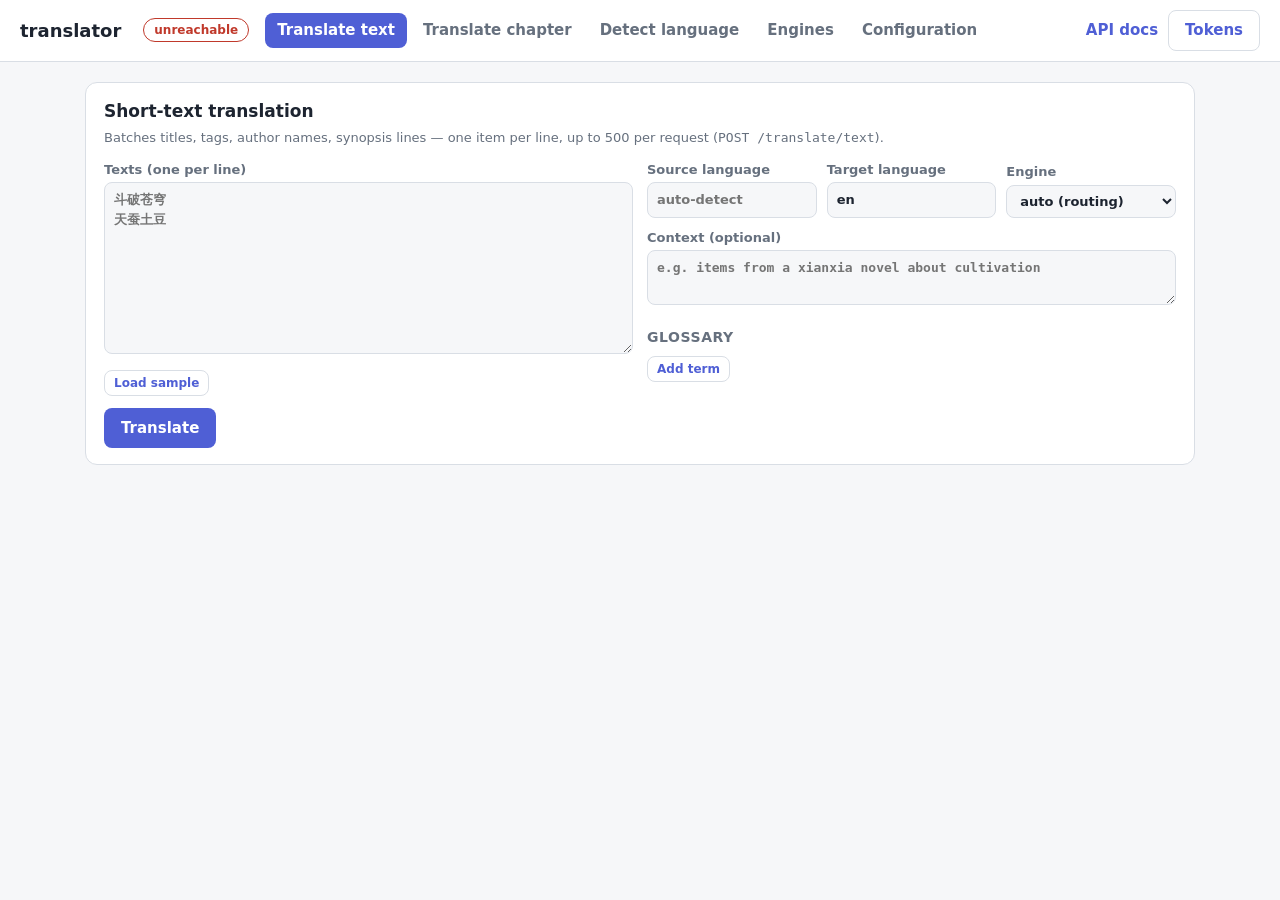
==== translator/static/index.html @ 072d8d76 "Replace llama.cpp sidecar with built-in NLLB fallback engine Remove the optional llamacpp compose se" ====
<!doctype html>
<html lang="en">
<head>
<meta charset="utf-8">
<meta name="viewport" content="width=device-width, initial-scale=1">
<title>translator — demo &amp; config</title>
<style>
  :root {
    --bg: #f6f7f9;
    --panel: #ffffff;
    --border: #d9dee5;
    --text: #1d2430;
    --muted: #66707e;
    --accent: #4f5fd5;
    --accent-text: #ffffff;
    --ok: #2e8b57;
    --warn: #b07a1e;
    --bad: #c0392b;
    --code-bg: #eef0f4;
    color-scheme: light dark;
  }
  @media (prefers-color-scheme: dark) {
    :root {
      --bg: #14171c;
      --panel: #1d2128;
      --border: #333a45;
      --text: #e5e9ef;
      --muted: #98a2b0;
      --accent: #7b8bf0;
      --accent-text: #10131a;
      --ok: #57bd84;
      --warn: #d9a23e;
      --bad: #e06a5a;
      --code-bg: #262c35;
    }
  }
  * { box-sizing: border-box; }
  body {
    margin: 0;
    background: var(--bg);
    color: var(--text);
    font: 15px/1.5 system-ui, -apple-system, "Segoe UI", Roboto, sans-serif;
  }
  header {
    position: sticky; top: 0; z-index: 10;
    display: flex; align-items: center; gap: 16px; flex-wrap: wrap;
    padding: 10px 20px;
    background: var(--panel);
    border-bottom: 1px solid var(--border);
  }
  .brand { font-size: 18px; font-weight: 700; }
  .brand small { color: var(--muted); font-weight: 400; margin-left: 6px; }
  .badge {
    display: inline-block; padding: 2px 10px; border-radius: 999px;
    font-size: 12px; font-weight: 600; border: 1px solid var(--border);
  }
  .badge.ok { color: var(--ok); border-color: var(--ok); }
  .badge.warn { color: var(--warn); border-color: var(--warn); }
  .badge.bad { color: var(--bad); border-color: var(--bad); }
  nav.tabs { display: flex; gap: 4px; flex-wrap: wrap; }
  nav.tabs button {
    border: none; background: transparent; color: var(--muted);
    padding: 6px 12px; border-radius: 8px; cursor: pointer;
    font: inherit; font-weight: 600;
  }
  nav.tabs button:hover { background: var(--code-bg); }
  nav.tabs button.active { background: var(--accent); color: var(--accent-text); }
  .header-actions { margin-left: auto; display: flex; gap: 10px; align-items: center; }
  .header-actions a { color: var(--accent); text-decoration: none; font-weight: 600; }

  main { max-width: 1150px; margin: 0 auto; padding: 20px; }
  section.tab { display: none; }
  section.tab.active { display: block; }

  .card {
    background: var(--panel); border: 1px solid var(--border);
    border-radius: 12px; padding: 16px 18px; margin-bottom: 16px;
  }
  .card h2 { margin: 0 0 4px; font-size: 17px; }
  .card h3 { margin: 16px 0 8px; font-size: 14px; text-transform: uppercase;
             letter-spacing: .04em; color: var(--muted); }
  .hint { color: var(--muted); font-size: 13px; margin: 2px 0 12px; }

  .grid { display: grid; gap: 14px; }
  .grid.two { grid-template-columns: 1fr 1fr; }
  @media (max-width: 860px) { .grid.two { grid-template-columns: 1fr; } }

  label.field { display: block; font-size: 13px; font-weight: 600; margin-bottom: 10px; }
  label.field > span { display: block; margin-bottom: 3px; color: var(--muted); }
  input[type=text], input[type=password], input[type=number], select, textarea {
    width: 100%; padding: 7px 9px; border: 1px solid var(--border); border-radius: 8px;
    background: var(--bg); color: var(--text); font: inherit;
  }
  textarea { resize: vertical; font-family: ui-monospace, SFMono-Regular, Menlo, monospace;
             font-size: 13px; }
  input:focus, select:focus, textarea:focus { outline: 2px solid var(--accent); outline-offset: -1px; }
  .row { display: flex; gap: 10px; flex-wrap: wrap; align-items: end; }
  .row > label.field { flex: 1; min-width: 130px; margin-bottom: 0; }

  button.primary, button.ghost, button.danger, button.small {
    font: inherit; font-weight: 600; border-radius: 8px; cursor: pointer;
    padding: 8px 16px; border: 1px solid transparent;
  }
  button.primary { background: var(--accent); color: var(--accent-text); }
  button.ghost { background: transparent; color: var(--accent); border-color: var(--border); }
  button.danger { background: transparent; color: var(--bad); border-color: var(--border); }
  button.small { padding: 3px 9px; font-size: 12px; }
  button:disabled { opacity: .55; cursor: wait; }
  .actions { display: flex; gap: 10px; align-items: center; margin-top: 12px; flex-wrap: wrap; }

  table { width: 100%; border-collapse: collapse; font-size: 14px; }
  th, td { text-align: left; padding: 7px 10px; border-bottom: 1px solid var(--border);
           vertical-align: top; }
  th { color: var(--muted); font-size: 12px; text-transform: uppercase; letter-spacing: .04em; }
  tr:last-child td { border-bottom: none; }
  td.num { text-align: right; font-variant-numeric: tabular-nums; }

  code, .mono { font-family: ui-monospace, SFMono-Regular, Menlo, monospace; font-size: 13px; }
  pre {
    background: var(--code-bg); border-radius: 8px; padding: 10px 12px;
    overflow-x: auto; font-size: 13px; margin: 8px 0;
  }
  .meta { color: var(--muted); font-size: 13px; margin: 8px 0; }
  .meta b { color: var(--text); }

  .glossary-rows .row { margin-bottom: 6px; align-items: center; }
  .glossary-rows input { flex: 1; }

  .bar { height: 8px; border-radius: 4px; background: var(--code-bg);
         overflow: hidden; min-width: 120px; }
  .bar > div { height: 100%; background: var(--accent); }

  .preview-frame {
    width: 100%; min-height: 300px; border: 1px solid var(--border);
    border-radius: 8px; background: #fff;
  }
  .result-pair { display: grid; grid-template-columns: 1fr 1fr; gap: 12px; }
  @media (max-width: 860px) { .result-pair { grid-template-columns: 1fr; } }

  .lane { border: 1px solid var(--border); border-radius: 10px; padding: 10px 12px; }
  .lane ol { margin: 6px 0; padding-left: 24px; }
  .lane li { margin: 4px 0; }
  .lane li .small { margin-left: 4px; }

  .status-ok { color: var(--ok); font-weight: 600; }
  .status-throttled, .status-warn { color: var(--warn); font-weight: 600; }
  .status-quota_exhausted, .status-error { color: var(--bad); font-weight: 600; }
  .status-disabled { color: var(--muted); font-weight: 600; }

  dialog {
    border: 1px solid var(--border); border-radius: 12px; padding: 20px;
    background: var(--panel); color: var(--text); max-width: 480px; width: 92vw;
  }
  dialog::backdrop { background: rgba(0,0,0,.45); }
  dialog h2 { margin-top: 0; }

  #toast {
    position: fixed; right: 18px; bottom: 18px; z-index: 100;
    display: flex; flex-direction: column; gap: 8px; max-width: 420px;
  }
  .toast {
    padding: 10px 14px; border-radius: 10px; font-size: 14px;
    background: var(--panel); border: 1px solid var(--border);
    border-left: 4px solid var(--accent); box-shadow: 0 4px 16px rgba(0,0,0,.15);
  }
  .toast.error { border-left-color: var(--bad); }
  .toast.success { border-left-color: var(--ok); }

  .inline-note {
    padding: 10px 14px; border: 1px dashed var(--border); border-radius: 10px;
    color: var(--muted); font-size: 14px;
  }
  .spin { display: inline-block; animation: spin 1s linear infinite; }
  @keyframes spin { to { transform: rotate(360deg); } }
</style>
</head>
<body>

<header>
  <div class="brand">translator<small id="version"></small></div>
  <span id="health-badge" class="badge">…</span>
  <nav class="tabs" id="tabs">
    <button data-tab="text" class="active">Translate text</button>
    <button data-tab="html">Translate chapter</button>
    <button data-tab="detect">Detect language</button>
    <button data-tab="engines">Engines</button>
    <button data-tab="config">Configuration</button>
  </nav>
  <div class="header-actions">
    <a href="/docs" target="_blank" rel="noopener">API docs</a>
    <button class="ghost" id="btn-tokens">Tokens</button>
  </div>
</header>

<main>

<!-- ============================ Translate text ========================== -->
<section class="tab active" id="tab-text">
  <div class="card">
    <h2>Short-text translation</h2>
    <p class="hint">Batches titles, tags, author names, synopsis lines — one item
      per line, up to 500 per request (<code>POST /translate/text</code>).</p>
    <div class="grid two">
      <div>
        <label class="field"><span>Texts (one per line)</span>
          <textarea id="text-input" rows="8" placeholder="斗破苍穹&#10;天蚕土豆"></textarea>
        </label>
        <button class="ghost small" id="text-sample">Load sample</button>
      </div>
      <div>
        <div class="row">
          <label class="field"><span>Source language</span>
            <input type="text" id="text-source" list="langs" placeholder="auto-detect">
          </label>
          <label class="field"><span>Target language</span>
            <input type="text" id="text-target" list="langs" value="en">
          </label>
          <label class="field"><span>Engine</span>
            <select id="text-engine"><option value="">auto (routing)</option></select>
          </label>
        </div>
        <label class="field" style="margin-top:10px"><span>Context (optional)</span>
          <textarea id="text-context" rows="2"
            placeholder="e.g. items from a xianxia novel about cultivation"></textarea>
        </label>
        <h3>Glossary</h3>
        <div id="text-glossary"></div>
      </div>
    </div>
    <div class="actions">
      <button class="primary" id="text-go">Translate</button>
      <span class="meta" id="text-meta"></span>
    </div>
    <div id="text-results"></div>
  </div>
</section>

<!-- ============================ Translate chapter ======================= -->
<section class="tab" id="tab-html">
  <div class="card">
    <h2>Chapter (HTML) translation</h2>
    <p class="hint">One chapter per call; markup is preserved and only human-readable
      text is translated. New glossary terms come back for reuse on the next
      chapter (<code>POST /translate/html</code>).</p>
    <div class="actions" style="margin:0 0 10px">
      <span class="meta">Samples:</span>
      <button class="ghost small" data-sample="zh">Chinese</button>
      <button class="ghost small" data-sample="ja">Japanese</button>
      <button class="ghost small" data-sample="ko">Korean</button>
    </div>
    <div class="grid two">
      <div>
        <label class="field"><span>Chapter HTML</span>
          <textarea id="html-input" rows="14" placeholder="&lt;h1&gt;第一章&lt;/h1&gt;&#10;&lt;p&gt;…&lt;/p&gt;"></textarea>
        </label>
      </div>
      <div>
        <div class="row">
          <label class="field"><span>Source language</span>
            <input type="text" id="html-source" list="langs" placeholder="auto-detect">
          </label>
          <label class="field"><span>Target language</span>
            <input type="text" id="html-target" list="langs" value="en">
          </label>
          <label class="field"><span>Engine</span>
            <select id="html-engine"><option value="">auto (routing)</option></select>
          </label>
        </div>
        <div class="row" style="margin-top:10px">
          <label class="field"><span>Novel title</span>
            <input type="text" id="html-ctx-title"></label>
          <label class="field"><span>Chapter title</span>
            <input type="text" id="html-ctx-chapter"></label>
        </div>
        <label class="field" style="margin-top:10px"><span>Synopsis (context)</span>
          <textarea id="html-ctx-synopsis" rows="2"></textarea>
        </label>
        <label class="field"><span>
          <input type="checkbox" id="html-extract" checked style="width:auto;margin-right:6px">
          Extract new glossary terms</span>
        </label>
        <h3>Glossary</h3>
        <div id="html-glossary"></div>
      </div>
    </div>
    <div class="actions">
      <button class="primary" id="html-go">Translate chapter</button>
      <span class="meta" id="html-meta"></span>
    </div>
    <div id="html-warnings"></div>
    <div id="html-newterms"></div>
    <div id="html-results" style="display:none">
      <div class="actions" style="margin-bottom:8px">
        <button class="ghost small" id="html-view-rendered">Rendered</button>
        <button class="ghost small" id="html-view-raw">Raw HTML</button>
      </div>
      <div class="result-pair" id="html-rendered">
        <div><h3>Source</h3><iframe class="preview-frame" id="frame-source" sandbox=""></iframe></div>
        <div><h3>Translation</h3><iframe class="preview-frame" id="frame-target" sandbox=""></iframe></div>
      </div>
      <div id="html-raw" style="display:none"><h3>Translated HTML</h3><pre id="html-raw-pre"></pre></div>
    </div>
  </div>
</section>

<!-- ============================ Detect ================================== -->
<section class="tab" id="tab-detect">
  <div class="card">
    <h2>Language detection</h2>
    <p class="hint">Local detection — costs no engine quota, one line per text
      (<code>POST /detect</code>).</p>
    <label class="field"><span>Texts (one per line)</span>
      <textarea id="detect-input" rows="6" placeholder="안녕하세요&#10;你好，世界&#10;こんにちは"></textarea>
    </label>
    <div class="actions">
      <button class="primary" id="detect-go">Detect</button>
      <button class="ghost" id="detect-sample">Load sample</button>
    </div>
    <div id="detect-results"></div>
  </div>
</section>

<!-- ============================ Engines ================================= -->
<section class="tab" id="tab-engines">
  <div class="card">
    <h2>Engines</h2>
    <p class="hint">Live status of every configured engine: routing eligibility,
      rate-limit cooldowns, and quota state (<code>GET /engines</code>). The
      enable switch is a config write and needs the admin token.</p>
    <div class="actions" style="margin:0 0 10px">
      <button class="ghost" id="engines-refresh">Refresh</button>
      <span class="meta" id="engines-meta"></span>
    </div>
    <div id="engines-table"></div>
  </div>
</section>

<!-- ============================ Config ================================== -->
<section class="tab" id="tab-config">
  <div class="card">
    <h2>Configuration</h2>
    <p class="hint">The live runtime config (<code>GET /config</code>). Writes
      apply atomically, persist to <code>config.yml</code>, and need the admin
      token. Secrets never appear here — providers reference API keys by env
      var name only.</p>
    <div class="actions" style="margin:0">
      <button class="ghost" id="config-refresh">Reload</button>
      <span class="meta" id="config-meta"></span>
    </div>
  </div>

  <div class="card">
    <h2>Providers</h2>
    <p class="hint">An API account: base URL, credential env var, and account-wide
      rate limits shared by all of its engines.</p>
    <div id="providers-table"></div>
    <div class="actions"><button class="ghost" id="provider-add">Add provider</button></div>
  </div>

  <div class="card">
    <h2>Engines</h2>
    <p class="hint">One model on one provider — what the routing lanes reference.</p>
    <div id="config-engines-table"></div>
    <div class="actions"><button class="ghost" id="engine-add">Add engine</button></div>
  </div>

  <div class="card">
    <h2>Routing lanes</h2>
    <p class="hint">Priority order per request type; the router walks the lane and
      uses the first engine that is enabled, keyed, and not cooling down.</p>
    <div class="grid two">
      <div class="lane" id="lane-chapter"></div>
      <div class="lane" id="lane-short_text"></div>
    </div>
    <div class="actions">
      <button class="primary" id="routing-save">Save routing</button>
      <button class="ghost" id="routing-reset">Discard changes</button>
    </div>
  </div>

  <div class="card">
    <h2>Failure policy</h2>
    <p class="hint">Retry, fallback, and cooldown behavior of the router.</p>
    <div class="row">
      <label class="field"><span>Transient retries</span>
        <input type="number" id="fp-retries" min="0" step="1"></label>
      <label class="field"><span>Backoff base (s)</span>
        <input type="number" id="fp-backoff" min="0" step="0.5"></label>
      <label class="field"><span>Failure threshold</span>
        <input type="number" id="fp-threshold" min="1" step="1"></label>
      <label class="field"><span>Cooldown (s)</span>
        <input type="number" id="fp-cooldown" min="1" step="10"></label>
    </div>
    <div class="actions"><button class="primary" id="fp-save">Save failure policy</button></div>
  </div>

  <div class="card">
    <h2>Raw config</h2>
    <p class="hint">The full config as JSON. Apply replaces the whole config after
      server-side validation (<code>PUT /config</code>).</p>
    <textarea id="config-json" rows="16" spellcheck="false"></textarea>
    <div class="actions">
      <button class="primary" id="config-apply">Apply full config</button>
    </div>
  </div>
</section>

</main>

<datalist id="langs">
  <option value="zh"><option value="zh-Hant"><option value="ja"><option value="ko">
  <option value="en"><option value="es"><option value="fr"><option value="de">
  <option value="ru"><option value="pt-BR"><option value="id"><option value="vi">
  <option value="th"><option value="tr"><option value="ar"><option value="bn">
</datalist>

<!-- Token settings -->
<dialog id="token-dialog">
  <h2>Access tokens</h2>
  <p class="hint">Stored only in this browser (localStorage). The API token is
    needed when the server sets <code>AUTH_TOKEN</code>; config writes need
    <code>ADMIN_TOKEN</code> (the API token is used as fallback).</p>
  <label class="field"><span>API token (AUTH_TOKEN)</span>
    <input type="password" id="token-api" autocomplete="off"></label>
  <label class="field"><span>Admin token (ADMIN_TOKEN)</span>
    <input type="password" id="token-admin" autocomplete="off"></label>
  <div class="actions">
    <button class="primary" id="token-save">Save</button>
    <button class="ghost" id="token-cancel">Cancel</button>
  </div>
</dialog>

<!-- Provider editor -->
<dialog id="provider-dialog">
  <h2 id="provider-dialog-title">Provider</h2>
  <label class="field"><span>Id</span><input type="text" id="pv-id"></label>
  <div class="row">
    <label class="field"><span>Kind</span>
      <select id="pv-kind"><option value="openai">openai</option><option value="deepl">deepl</option><option value="nllb">nllb</option></select>
    </label>
    <label class="field"><span>API key env var</span>
      <input type="text" id="pv-keyenv" placeholder="MY_API_KEY"></label>
  </div>
  <label class="field" style="margin-top:10px"><span>Base URL (openai kind)</span>
    <input type="text" id="pv-baseurl" placeholder="https://api.example.com/v1"></label>
  <div class="row" style="margin-top:10px">
    <label class="field"><span>Req/s</span>
      <input type="number" id="pv-rps" min="0" step="0.1"></label>
    <label class="field"><span>Req/min</span>
      <input type="number" id="pv-rpm" min="0" step="1"></label>
    <label class="field"><span>Max concurrency</span>
      <input type="number" id="pv-conc" min="1" step="1"></label>
    <label class="field"><span>Monthly chars</span>
      <input type="number" id="pv-monthly" min="0" step="1000"></label>
  </div>
  <div class="actions">
    <button class="primary" id="pv-save">Save</button>
    <button class="ghost" id="pv-cancel">Cancel</button>
  </div>
</dialog>

<!-- Engine editor -->
<dialog id="engine-dialog">
  <h2 id="engine-dialog-title">Engine</h2>
  <div class="row">
    <label class="field"><span>Id</span><input type="text" id="en-id"></label>
    <label class="field"><span>Provider</span><select id="en-provider"></select></label>
  </div>
  <label class="field" style="margin-top:10px"><span>Model</span>
    <input type="text" id="en-model" placeholder="glm-4.7-flash"></label>
  <div class="row" style="margin-top:10px">
    <label class="field"><span>Max input tokens</span>
      <input type="number" id="en-maxtokens" min="0" step="1000"></label>
    <label class="field"><span>Chunk tokens</span>
      <input type="number" id="en-chunktokens" min="0" step="100"></label>
  </div>
  <label class="field" style="margin-top:10px"><span>
    <input type="checkbox" id="en-enabled" checked style="width:auto;margin-right:6px">Enabled</span>
  </label>
  <label class="field"><span>Extra request body (JSON)</span>
    <textarea id="en-extra" rows="3" placeholder='{"chat_template_kwargs": {"enable_thinking": false}}'></textarea>
  </label>
  <div class="actions">
    <button class="primary" id="en-save">Save</button>
    <button class="ghost" id="en-cancel">Cancel</button>
  </div>
</dialog>

<div id="toast"></div>

<script>
"use strict";

/* ---------------------------------------------------------------- helpers */

const $ = (sel) => document.querySelector(sel);

function el(tag, attrs = {}, ...children) {
  const node = document.createElement(tag);
  for (const [key, value] of Object.entries(attrs)) {
    if (key === "class") node.className = value;
    else if (key.startsWith("on")) node.addEventListener(key.slice(2), value);
    else if (value !== undefined && value !== null) node.setAttribute(key, value);
  }
  for (const child of children.flat()) {
    if (child === null || child === undefined) continue;
    node.append(child.nodeType ? child : document.createTextNode(child));
  }
  return node;
}

function toast(message, kind = "success") {
  const node = el("div", { class: `toast ${kind}` }, message);
  $("#toast").append(node);
  setTimeout(() => node.remove(), kind === "error" ? 7000 : 3500);
}

const store = {
  get apiToken() { return localStorage.getItem("translator.apiToken") || ""; },
  set apiToken(v) { localStorage.setItem("translator.apiToken", v); },
  get adminToken() { return localStorage.getItem("translator.adminToken") || ""; },
  set adminToken(v) { localStorage.setItem("translator.adminToken", v); },
};

async function api(path, { method = "GET", body, admin = false } = {}) {
  const token = admin ? (store.adminToken || store.apiToken) : store.apiToken;
  const headers = {};
  if (body !== undefined) headers["Content-Type"] = "application/json";
  if (token) headers["Authorization"] = "Bearer " + token;
  let res;
  try {
    res = await fetch(path, {
      method, headers,
      body: body === undefined ? undefined : JSON.stringify(body),
    });
  } catch (err) {
    throw Object.assign(new Error("service unreachable"), { code: "network" });
  }
  if (res.status === 204) return null;
  const data = await res.json().catch(() => null);
  if (!res.ok) {
    const detail = (data && data.error) || {};
    const message = detail.message || `HTTP ${res.status}`;
    throw Object.assign(new Error(message), {
      code: detail.code || `http_${res.status}`,
      status: res.status,
      retryAfter: detail.retry_after_seconds,
    });
  }
  return data;
}

function reportError(err) {
  let message = `${err.code || "error"}: ${err.message}`;
  if (err.retryAfter) message += ` (retry in ${err.retryAfter}s)`;
  if (err.status === 401) message += " — set your token via the Tokens button";
  if (err.status === 403 && err.code === "config_writes_disabled")
    message += " — the server has no ADMIN_TOKEN/AUTH_TOKEN set";
  toast(message, "error");
}

async function busy(button, fn) {
  const original = button.textContent;
  button.disabled = true;
  button.innerHTML = '<span class="spin">◌</span> working…';
  try {
    return await fn();
  } catch (err) {
    reportError(err);
    return undefined;
  } finally {
    button.disabled = false;
    button.textContent = original;
  }
}

function lines(textarea) {
  return textarea.value.split("\n").map((s) => s.trim()).filter(Boolean);
}

function numberOrNull(input) {
  return input.value.trim() === "" ? null : Number(input.value);
}

/* ------------------------------------------------------------------ tabs */

for (const button of document.querySelectorAll("#tabs button")) {
  button.addEventListener("click", () => {
    document.querySelectorAll("#tabs button").forEach((b) => b.classList.remove("active"));
    document.querySelectorAll("section.tab").forEach((s) => s.classList.remove("active"));
    button.classList.add("active");
    $(`#tab-${button.dataset.tab}`).classList.add("active");
    if (button.dataset.tab === "engines") loadEngines();
    if (button.dataset.tab === "config") loadConfig();
  });
}

/* ---------------------------------------------------------------- tokens */

$("#btn-tokens").addEventListener("click", () => {
  $("#token-api").value = store.apiToken;
  $("#token-admin").value = store.adminToken;
  $("#token-dialog").showModal();
});
$("#token-save").addEventListener("click", () => {
  store.apiToken = $("#token-api").value.trim();
  store.adminToken = $("#token-admin").value.trim();
  $("#token-dialog").close();
  updateTokenButton();
  toast("Tokens saved to this browser");
});
$("#token-cancel").addEventListener("click", () => $("#token-dialog").close());
function updateTokenButton() {
  const set = store.apiToken || store.adminToken;
  $("#btn-tokens").textContent = set ? "Tokens ●" : "Tokens";
}
updateTokenButton();

/* ---------------------------------------------------------------- health */

async function loadHealth() {
  const badge = $("#health-badge");
  try {
    const body = await api("/health");
    const n = body.engines_enabled.length;
    if (body.status === "ok") {
      badge.className = "badge ok";
      badge.textContent = `ok — ${n} engine${n === 1 ? "" : "s"}`;
    } else {
      badge.className = "badge warn";
      badge.textContent = "unconfigured — no engine keys set";
    }
    if (body.version) $("#version").textContent = "v" + body.version;
  } catch {
    badge.className = "badge bad";
    badge.textContent = "unreachable";
  }
}
loadHealth();
setInterval(loadHealth, 30000);

/* ------------------------------------------------------- glossary editor */

function glossaryEditor(rootId) {
  const root = document.getElementById(rootId);
  const rowsBox = el("div", { class: "glossary-rows" });
  const addButton = el("button", { class: "ghost small", onclick: () => addRow() }, "Add term");
  root.append(rowsBox, addButton);

  function addRow(term = "", translation = "") {
    const termInput = el("input", { type: "text", placeholder: "源词 (source term)", value: term });
    const transInput = el("input", { type: "text", placeholder: "Translation", value: translation });
    const row = el("div", { class: "row" },
      termInput, transInput,
      el("button", { class: "danger small", onclick: () => row.remove() }, "✕"));
    rowsBox.append(row);
  }

  return {
    addRow,
    get() {
      const glossary = {};
      for (const row of rowsBox.children) {
        const [termInput, transInput] = row.querySelectorAll("input");
        if (termInput.value.trim()) glossary[termInput.value.trim()] = transInput.value.trim();
      }
      return glossary;
    },
    set(glossary) {
      rowsBox.replaceChildren();
      for (const [term, translation] of Object.entries(glossary)) addRow(term, translation);
    },
    merge(terms) {
      const current = this.get();
      for (const [term, translation] of Object.entries(terms))
        if (!(term in current)) this.addRow(term, translation);
    },
  };
}

const textGlossary = glossaryEditor("text-glossary");
const htmlGlossary = glossaryEditor("html-glossary");

/* --------------------------------------------------------------- engines */

let enginesCache = [];

function populateEngineSelects() {
  for (const select of [$("#text-engine"), $("#html-engine")]) {
    const selected = select.value;
    select.replaceChildren(el("option", { value: "" }, "auto (routing)"));
    for (const engine of enginesCache) {
      const suffix = engine.status === "ok" ? "" : ` — ${engine.status}`;
      select.append(el("option", { value: engine.id }, engine.id + suffix));
    }
    select.value = [...select.options].some((o) => o.value === selected) ? selected : "";
  }
}

async function refreshEnginesCache() {
  try {
    enginesCache = (await api("/engines")).engines;
    populateEngineSelects();
  } catch { /* selects just keep "auto" */ }
}

async function loadEngines() {
  const box = $("#engines-table");
  let body;
  try {
    body = await api("/engines");
  } catch (err) {
    reportError(err);
    box.replaceChildren(el("div", { class: "inline-note" },
      "Could not load engines — check the service and your API token."));
    return;
  }
  enginesCache = body.engines;
  populateEngineSelects();
  $("#engines-meta").textContent = `updated ${new Date().toLocaleTimeString()}`;

  const rows = body.engines.map((engine) => {
    const caps = engine.capabilities;
    const retry = engine.retry_at
      ? el("div", { class: "meta" }, `retry ${new Date(engine.retry_at).toLocaleTimeString()}`)
      : null;
    const toggle = el("button", {
      class: "ghost small",
      onclick: (event) => busy(event.target, async () => {
        await api(`/engines/${encodeURIComponent(engine.id)}`, {
          method: "PATCH", body: { enabled: !engine.enabled }, admin: true,
        });
        toast(`${engine.id} ${engine.enabled ? "disabled" : "enabled"}`);
        await loadEngines();
      }),
    }, engine.enabled ? "Disable" : "Enable");
    return el("tr", {},
      el("td", {}, el("span", { class: "mono" }, engine.id)),
      el("td", {}, engine.provider),
      el("td", {}, engine.model || "—"),
      el("td", {}, engine.kind),
      el("td", {},
        `html: ${caps.html}, glossary: ${caps.glossary ? "yes" : "no"}`,
        caps.max_input_tokens ? `, ≤${caps.max_input_tokens.toLocaleString()} tok` : ""),
      el("td", {}, el("span", { class: `status-${engine.status}` }, engine.status), retry),
      el("td", {}, toggle));
  });
  box.replaceChildren(el("table", {},
    el("thead", {}, el("tr", {},
      ...["Engine", "Provider", "Model", "Kind", "Capabilities", "Status", ""].map((h) => el("th", {}, h)))),
    el("tbody", {}, rows)));
}

$("#engines-refresh").addEventListener("click", (event) => busy(event.target, loadEngines));

/* -------------------------------------------------------- translate text */

const TEXT_SAMPLE = ["斗破苍穹", "天蚕土豆", "玄幻", "热血",
  "这里是属于斗气的世界，没有花俏艳丽的魔法，有的，仅仅是繁衍到巅峰的斗气！"];

$("#text-sample").addEventListener("click", () => {
  $("#text-input").value = TEXT_SAMPLE.join("\n");
  $("#text-context").value = "Metadata of a Chinese xianxia web novel";
  textGlossary.set({ "斗气": "Dou Qi", "斗破苍穹": "Battle Through the Heavens" });
});

$("#text-go").addEventListener("click", (event) => busy(event.target, async () => {
  const texts = lines($("#text-input"));
  if (!texts.length) { toast("Enter at least one line of text", "error"); return; }
  const body = { texts, target_lang: $("#text-target").value.trim() || "en" };
  if ($("#text-source").value.trim()) body.source_lang = $("#text-source").value.trim();
  if ($("#text-context").value.trim()) body.context = $("#text-context").value.trim();
  if ($("#text-engine").value) body.engine = $("#text-engine").value;
  const glossary = textGlossary.get();
  if (Object.keys(glossary).length) body.glossary = glossary;

  const started = performance.now();
  const result = await api("/translate/text", { method: "POST", body });
  const elapsed = ((performance.now() - started) / 1000).toFixed(1);

  const meta = [`engine: ${result.engine}`];
  if (result.detected_source_lang) meta.push(`detected: ${result.detected_source_lang}`);
  meta.push(`${elapsed}s`);
  $("#text-meta").textContent = meta.join(" · ");

  $("#text-results").replaceChildren(
    el("table", {},
      el("thead", {}, el("tr", {}, el("th", {}, "Source"), el("th", {}, "Translation"))),
      el("tbody", {}, texts.map((text, i) =>
        el("tr", {}, el("td", {}, text), el("td", {}, result.translations[i] ?? ""))))),
    newTermsBlock(result.new_terms, textGlossary) || "");
}));

function newTermsBlock(newTerms, glossary) {
  if (!newTerms || !Object.keys(newTerms).length) return null;
  const items = Object.entries(newTerms).map(([term, translation]) =>
    el("li", {}, el("span", { class: "mono" }, term), " → ", translation));
  return el("div", { style: "margin-top:12px" },
    el("h3", {}, "New glossary terms"),
    el("ul", {}, items),
    el("button", {
      class: "ghost small",
      onclick: (event) => { glossary.merge(newTerms); event.target.disabled = true; },
    }, "Merge into glossary"));
}

/* ------------------------------------------------------ translate chapter */

const CHAPTER_SAMPLES = {
  zh: {
    html: `<h1>第一章 陨落的天才</h1>
<p>"斗之力，三段！"</p>
<p>望着测验魔石碑上面闪亮得甚至有些刺眼的五个大字，少年面无表情，唇角有着一抹自嘲。</p>
<p>中年男子看着面前的少年，叹了一口气：<b>萧炎</b>，你可知道，三年前，你还是家族百年来最年轻的斗者？</p>
<p>少年缓缓抬头，露出一张清秀的脸庞，微微一笑："<i>三十年河东，三十年河西，莫欺少年穷。</i>"</p>
<p><img src="images/stone-tablet.jpg" alt=""/></p>
<p>乌坦城位于加玛帝国西北方，城中萧家，曾经也算得上是名门望族。斗气大陆，没有花俏艳丽的魔法，有的，仅仅是繁衍到巅峰的斗气！</p>`,
    novel: "斗破苍穹",
    chapter: "第一章 陨落的天才",
    synopsis: "A once-genius young fighter loses his talent and vows to reclaim it.",
    glossary: { "萧炎": "Xiao Yan", "斗之力": "Dou Force", "乌坦城": "Wutan City" },
  },
  ja: {
    html: `<h1>第一話　異世界への扉</h1>
<p>目を覚ますと、そこは見知らぬ森の中だった。</p>
<p>「ここは……どこだ？」</p>
<p>佐藤健一は頭を押さえながら立ち上がった。昨日までは東京の小さなアパートで暮らす、ごく普通の会社員だったはずだ。</p>
<p>空を見上げると、<b>二つの月</b>が浮かんでいた。それは明らかに、地球ではあり得ない光景だった。</p>
<p>「ステータス・オープン」</p>`,
    novel: "異世界への扉",
    chapter: "第一話　異世界への扉",
    synopsis: "An ordinary office worker wakes up in another world.",
    glossary: { "佐藤健一": "Kenichi Sato" },
  },
  ko: {
    html: `<h1>1화 회귀자의 아침</h1>
<p>눈을 떴을 때, 김도윤은 자신의 옛 방 천장을 보고 있었다.</p>
<p>"……꿈인가?"</p>
<p>손을 들어 보았다. 주름 하나 없는 젊은 손. 이십 년 전, 스무 살의 몸이었다.</p>
<p>분명히 그는 마왕성 최상층에서 죽었다. 동료들의 시체 위에서, 마왕의 검에 심장을 꿰뚫린 채로. 그런데 지금, <b>회귀</b>한 것이다.</p>
<p>도윤은 주먹을 쥐었다. <i>이번에는 아무도 죽게 하지 않는다.</i></p>`,
    novel: "회귀자의 아침",
    chapter: "1화 회귀자의 아침",
    synopsis: "A hero who died to the Demon King wakes up twenty years in the past.",
    glossary: { "김도윤": "Kim Do-yoon", "마왕": "Demon King" },
  },
};

for (const button of document.querySelectorAll("[data-sample]")) {
  button.addEventListener("click", () => {
    const sample = CHAPTER_SAMPLES[button.dataset.sample];
    $("#html-input").value = sample.html;
    $("#html-ctx-title").value = sample.novel;
    $("#html-ctx-chapter").value = sample.chapter;
    $("#html-ctx-synopsis").value = sample.synopsis;
    htmlGlossary.set(sample.glossary);
    $("#html-results").style.display = "none";
    $("#html-warnings").replaceChildren();
    $("#html-newterms").replaceChildren();
  });
}

$("#html-go").addEventListener("click", (event) => busy(event.target, async () => {
  const html = $("#html-input").value.trim();
  if (!html) { toast("Enter some chapter HTML", "error"); return; }
  const body = {
    html,
    target_lang: $("#html-target").value.trim() || "en",
    extract_terms: $("#html-extract").checked,
  };
  if ($("#html-source").value.trim()) body.source_lang = $("#html-source").value.trim();
  if ($("#html-engine").value) body.engine = $("#html-engine").value;
  const glossary = htmlGlossary.get();
  if (Object.keys(glossary).length) body.glossary = glossary;
  const context = {};
  if ($("#html-ctx-title").value.trim()) context.novel_title = $("#html-ctx-title").value.trim();
  if ($("#html-ctx-chapter").value.trim()) context.chapter_title = $("#html-ctx-chapter").value.trim();
  if ($("#html-ctx-synopsis").value.trim()) context.synopsis = $("#html-ctx-synopsis").value.trim();
  if (Object.keys(context).length) body.context = context;

  const started = performance.now();
  const result = await api("/translate/html", { method: "POST", body });
  const elapsed = ((performance.now() - started) / 1000).toFixed(1);

  const meta = [`engine: ${result.engine}`];
  if (result.detected_source_lang) meta.push(`detected: ${result.detected_source_lang}`);
  meta.push(`${elapsed}s`);
  $("#html-meta").textContent = meta.join(" · ");

  $("#html-warnings").replaceChildren(...result.warnings.map((warning) =>
    el("div", { class: "inline-note", style: "margin:8px 0" }, "⚠ " + warning)));
  $("#html-newterms").replaceChildren(newTermsBlock(result.new_terms, htmlGlossary) || "");

  const frameStyle = "<style>body{font:16px/1.7 Georgia,serif;margin:16px;max-width:70ch}img{max-width:100%}</style>";
  $("#frame-source").srcdoc = frameStyle + html;
  $("#frame-target").srcdoc = frameStyle + result.html;
  $("#html-raw-pre").textContent = result.html;
  $("#html-results").style.display = "";
}));

$("#html-view-rendered").addEventListener("click", () => {
  $("#html-rendered").style.display = "";
  $("#html-raw").style.display = "none";
});
$("#html-view-raw").addEventListener("click", () => {
  $("#html-rendered").style.display = "none";
  $("#html-raw").style.display = "";
});

/* ---------------------------------------------------------------- detect */

$("#detect-sample").addEventListener("click", () => {
  $("#detect-input").value = [
    "斗气大陆，没有花俏艳丽的魔法。",
    "目を覚ますと、そこは見知らぬ森の中だった。",
    "눈을 떴을 때, 김도윤은 자신의 옛 방 천장을 보고 있었다.",
    "The quick brown fox jumps over the lazy dog.",
  ].join("\n");
});

$("#detect-go").addEventListener("click", (event) => busy(event.target, async () => {
  const texts = lines($("#detect-input"));
  if (!texts.length) { toast("Enter at least one line of text", "error"); return; }
  const body = await api("/detect", { method: "POST", body: { texts } });
  const rows = body.results.map((result, i) =>
    el("tr", {},
      el("td", {}, texts[i]),
      el("td", {}, el("span", { class: "mono" }, result.language)),
      el("td", {},
        el("div", { class: "row", style: "align-items:center" },
          el("div", { class: "bar" },
            el("div", { style: `width:${Math.round(result.confidence * 100)}%` })),
          `${(result.confidence * 100).toFixed(0)}%`))));
  $("#detect-results").replaceChildren(el("table", {},
    el("thead", {}, el("tr", {},
      el("th", {}, "Text"), el("th", {}, "Language"), el("th", {}, "Confidence"))),
    el("tbody", {}, rows)));
}));

/* ---------------------------------------------------------------- config */

let currentConfig = null;
let routingDraft = null;

async function loadConfig() {
  try {
    currentConfig = await api("/config");
  } catch (err) {
    reportError(err);
    $("#config-meta").textContent = "could not load config";
    return;
  }
  routingDraft = JSON.parse(JSON.stringify(currentConfig.routing));
  $("#config-meta").textContent = `loaded ${new Date().toLocaleTimeString()}`;
  renderProviders();
  renderConfigEngines();
  renderRouting();
  renderFailurePolicy();
  $("#config-json").value = JSON.stringify(currentConfig, null, 2);
}

$("#config-refresh").addEventListener("click", (event) => busy(event.target, loadConfig));

/* ---- providers ---- */

function renderProviders() {
  const rows = currentConfig.providers.map((provider) => {
    const limits = [
      provider.rps ? `${provider.rps} rps` : null,
      provider.rpm ? `${provider.rpm} rpm` : null,
      `conc ${provider.max_concurrency}`,
      provider.monthly_chars ? `${provider.monthly_chars.toLocaleString()} chars/mo` : null,
    ].filter(Boolean).join(", ");
    return el("tr", {},
      el("td", {}, el("span", { class: "mono" }, provider.id)),
      el("td", {}, provider.kind),
      el("td", {}, el("span", { class: "mono" }, provider.base_url || "—")),
      el("td", {}, el("span", { class: "mono" }, provider.api_key_env || "no key needed")),
      el("td", {}, limits),
      el("td", {},
        el("button", { class: "ghost small", onclick: () => openProviderDialog(provider) }, "Edit"),
        " ",
        el("button", {
          class: "danger small",
          onclick: (event) => confirmDelete(event.target,
            `Delete provider "${provider.id}"?`,
            `/providers/${encodeURIComponent(provider.id)}`),
        }, "Delete")));
  });
  $("#providers-table").replaceChildren(el("table", {},
    el("thead", {}, el("tr", {},
      ...["Id", "Kind", "Base URL", "Key env", "Limits", ""].map((h) => el("th", {}, h)))),
    el("tbody", {}, rows)));
}

let providerEditing = null; // null = create

function openProviderDialog(provider) {
  providerEditing = provider ? provider.id : null;
  $("#provider-dialog-title").textContent = provider ? `Provider: ${provider.id}` : "New provider";
  $("#pv-id").value = provider ? provider.id : "";
  $("#pv-id").disabled = !!provider;
  $("#pv-kind").value = provider ? provider.kind : "openai";
  $("#pv-baseurl").value = provider?.base_url || "";
  $("#pv-keyenv").value = provider?.api_key_env || "";
  $("#pv-rps").value = provider?.rps ?? "";
  $("#pv-rpm").value = provider?.rpm ?? "";
  $("#pv-conc").value = provider?.max_concurrency ?? 1;
  $("#pv-monthly").value = provider?.monthly_chars ?? "";
  $("#provider-dialog").showModal();
}

$("#provider-add").addEventListener("click", () => openProviderDialog(null));
$("#pv-cancel").addEventListener("click", () => $("#provider-dialog").close());
$("#pv-save").addEventListener("click", (event) => busy(event.target, async () => {
  const payload = {
    kind: $("#pv-kind").value,
    base_url: $("#pv-baseurl").value.trim() || null,
    api_key_env: $("#pv-keyenv").value.trim() || null,
    rps: numberOrNull($("#pv-rps")),
    rpm: numberOrNull($("#pv-rpm")),
    max_concurrency: numberOrNull($("#pv-conc")) ?? 1,
    monthly_chars: numberOrNull($("#pv-monthly")),
  };
  if (providerEditing) {
    await api(`/providers/${encodeURIComponent(providerEditing)}`,
      { method: "PATCH", body: payload, admin: true });
    toast(`Provider ${providerEditing} updated`);
  } else {
    const id = $("#pv-id").value.trim();
    if (!id) { toast("Provider id is required", "error"); return; }
    await api("/providers", { method: "POST", body: { id, ...payload }, admin: true });
    toast(`Provider ${id} created`);
  }
  $("#provider-dialog").close();
  await loadConfig();
}));

/* ---- engines (config) ---- */

function renderConfigEngines() {
  const rows = currentConfig.engines.map((engine) => el("tr", {},
    el("td", {}, el("span", { class: "mono" }, engine.id)),
    el("td", {}, engine.provider),
    el("td", {}, el("span", { class: "mono" }, engine.model || "—")),
    el("td", {}, engine.enabled
      ? el("span", { class: "status-ok" }, "enabled")
      : el("span", { class: "status-disabled" }, "disabled")),
    el("td", { class: "num" }, engine.max_input_tokens?.toLocaleString() || "—"),
    el("td", {},
      el("button", { class: "ghost small", onclick: () => openEngineDialog(engine) }, "Edit"),
      " ",
      el("button", {
        class: "danger small",
        onclick: (event) => confirmDelete(event.target,
          `Delete engine "${engine.id}"? It is also removed from routing lanes.`,
          `/engines/${encodeURIComponent(engine.id)}`),
      }, "Delete"))));
  $("#config-engines-table").replaceChildren(el("table", {},
    el("thead", {}, el("tr", {},
      ...["Id", "Provider", "Model", "Enabled", "Max input tok", ""].map((h) => el("th", {}, h)))),
    el("tbody", {}, rows)));
}

let engineEditing = null;

function openEngineDialog(engine) {
  engineEditing = engine ? engine.id : null;
  $("#engine-dialog-title").textContent = engine ? `Engine: ${engine.id}` : "New engine";
  $("#en-id").value = engine ? engine.id : "";
  $("#en-id").disabled = !!engine;
  const providerSelect = $("#en-provider");
  providerSelect.replaceChildren(
    ...currentConfig.providers.map((p) => el("option", { value: p.id }, p.id)));
  if (engine) providerSelect.value = engine.provider;
  $("#en-model").value = engine?.model || "";
  $("#en-maxtokens").value = engine?.max_input_tokens ?? "";
  $("#en-chunktokens").value = engine?.chunk_tokens ?? "";
  $("#en-enabled").checked = engine ? engine.enabled : true;
  $("#en-extra").value = engine && Object.keys(engine.extra_body || {}).length
    ? JSON.stringify(engine.extra_body, null, 2) : "";
  $("#engine-dialog").showModal();
}

$("#engine-add").addEventListener("click", () => {
  if (!currentConfig?.providers.length) {
    toast("Create a provider first", "error");
    return;
  }
  openEngineDialog(null);
});
$("#en-cancel").addEventListener("click", () => $("#engine-dialog").close());
$("#en-save").addEventListener("click", (event) => busy(event.target, async () => {
  let extraBody = {};
  if ($("#en-extra").value.trim()) {
    try {
      extraBody = JSON.parse($("#en-extra").value);
    } catch {
      toast("Extra body is not valid JSON", "error");
      return;
    }
  }
  const payload = {
    provider: $("#en-provider").value,
    model: $("#en-model").value.trim() || null,
    enabled: $("#en-enabled").checked,
    max_input_tokens: numberOrNull($("#en-maxtokens")),
    chunk_tokens: numberOrNull($("#en-chunktokens")),
    extra_body: extraBody,
  };
  if (engineEditing) {
    await api(`/engines/${encodeURIComponent(engineEditing)}`,
      { method: "PATCH", body: payload, admin: true });
    toast(`Engine ${engineEditing} updated`);
  } else {
    const id = $("#en-id").value.trim();
    if (!id) { toast("Engine id is required", "error"); return; }
    await api("/engines", { method: "POST", body: { id, ...payload }, admin: true });
    toast(`Engine ${id} created`);
  }
  $("#engine-dialog").close();
  await loadConfig();
  await refreshEnginesCache();
}));

async function confirmDelete(button, question, path) {
  if (!window.confirm(question)) return;
  await busy(button, async () => {
    await api(path, { method: "DELETE", admin: true });
    toast("Deleted");
    await loadConfig();
    await refreshEnginesCache();
  });
}

/* ---- routing ---- */

const LANE_LABELS = { chapter: "Chapter lane", short_text: "Short-text lane" };

function renderRouting() {
  for (const lane of ["chapter", "short_text"]) {
    const box = document.getElementById(`lane-${lane}`);
    const ids = routingDraft[lane];
    const items = ids.map((engineId, index) => el("li", {},
      el("span", { class: "mono" }, engineId), " ",
      el("button", {
        class: "ghost small", disabled: index === 0 ? "" : null,
        onclick: () => { [ids[index - 1], ids[index]] = [ids[index], ids[index - 1]]; renderRouting(); },
      }, "↑"), " ",
      el("button", {
        class: "ghost small", disabled: index === ids.length - 1 ? "" : null,
        onclick: () => { [ids[index + 1], ids[index]] = [ids[index], ids[index + 1]]; renderRouting(); },
      }, "↓"), " ",
      el("button", {
        class: "danger small",
        onclick: () => { ids.splice(index, 1); renderRouting(); },
      }, "✕")));
    const unused = currentConfig.engines.map((e) => e.id).filter((id) => !ids.includes(id));
    const addSelect = el("select", { style: "width:auto" },
      el("option", { value: "" }, "add engine…"),
      ...unused.map((id) => el("option", { value: id }, id)));
    addSelect.addEventListener("change", () => {
      if (addSelect.value) { ids.push(addSelect.value); renderRouting(); }
    });
    box.replaceChildren(
      el("h3", { style: "margin-top:0" }, LANE_LABELS[lane]),
      ids.length ? el("ol", {}, items) : el("p", { class: "meta" }, "empty — nothing routes here"),
      unused.length ? addSelect : "");
  }
}

$("#routing-save").addEventListener("click", (event) => busy(event.target, async () => {
  await api("/routing", { method: "PUT", body: routingDraft, admin: true });
  toast("Routing saved");
  await loadConfig();
}));
$("#routing-reset").addEventListener("click", () => {
  routingDraft = JSON.parse(JSON.stringify(currentConfig.routing));
  renderRouting();
});

/* ---- failure policy ---- */

function renderFailurePolicy() {
  const policy = currentConfig.failure_policy;
  $("#fp-retries").value = policy.transient_retries;
  $("#fp-backoff").value = policy.backoff_base_seconds;
  $("#fp-threshold").value = policy.failure_threshold;
  $("#fp-cooldown").value = policy.cooldown_seconds;
}

$("#fp-save").addEventListener("click", (event) => busy(event.target, async () => {
  await api("/config/failure-policy", {
    method: "PUT", admin: true,
    body: {
      transient_retries: Number($("#fp-retries").value),
      backoff_base_seconds: Number($("#fp-backoff").value),
      failure_threshold: Number($("#fp-threshold").value),
      cooldown_seconds: Number($("#fp-cooldown").value),
    },
  });
  toast("Failure policy saved");
  await loadConfig();
}));

/* ---- raw config ---- */

$("#config-apply").addEventListener("click", (event) => busy(event.target, async () => {
  let parsed;
  try {
    parsed = JSON.parse($("#config-json").value);
  } catch {
    toast("Config is not valid JSON", "error");
    return;
  }
  if (!window.confirm("Replace the entire runtime config? This persists to config.yml."))
    return;
  await api("/config", { method: "PUT", body: parsed, admin: true });
  toast("Config replaced");
  await loadConfig();
  await refreshEnginesCache();
}));

/* ------------------------------------------------------------------ init */

refreshEnginesCache();
</script>
</body>
</html>
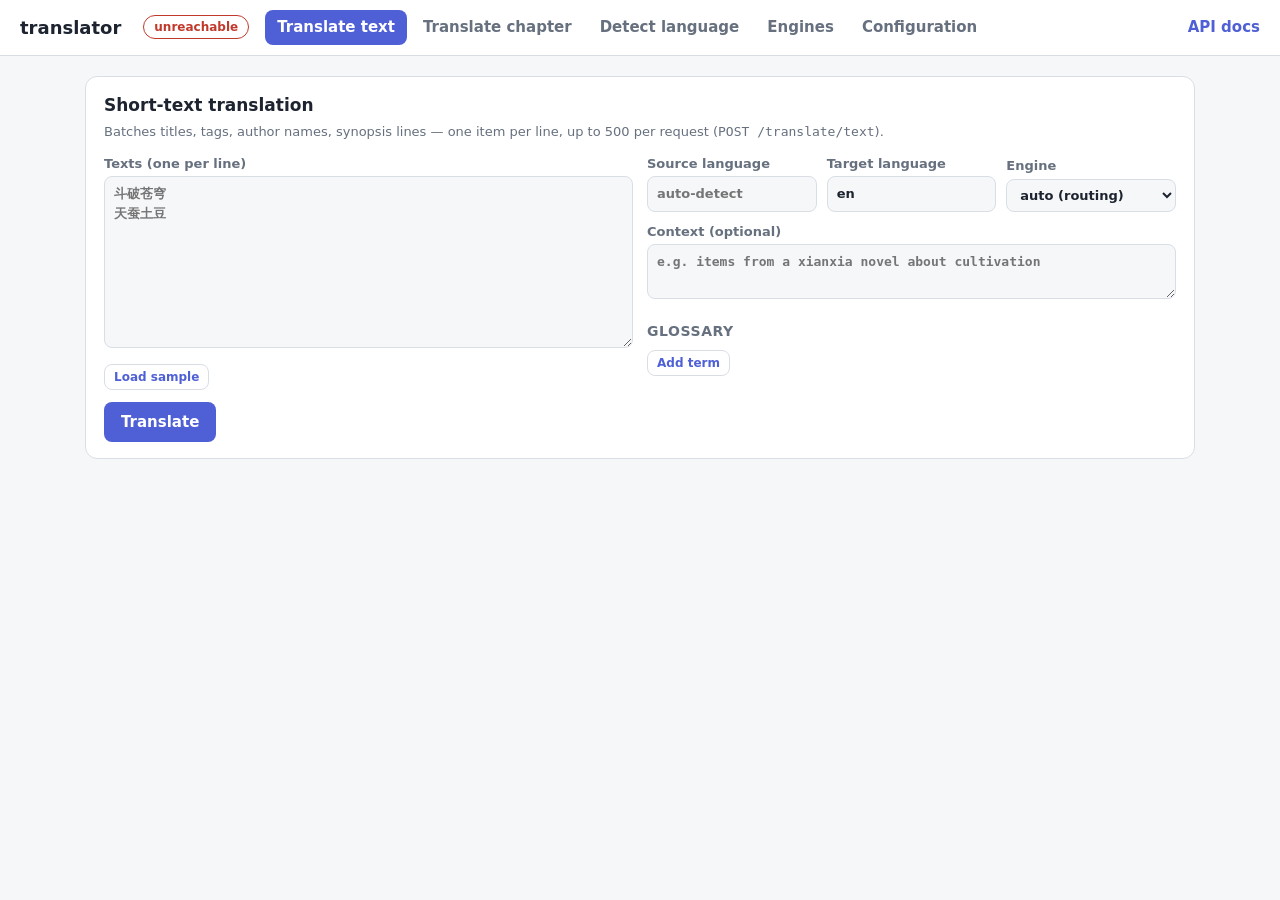
==== commit 75c93dd8: "Move provider keys into config and drop authentication entirely Providers now carry api_key directly" ====
--- a/translator/static/index.html
+++ b/translator/static/index.html
@@ -1,1229 +1,2061 @@
 <!doctype html>
 <html lang="en">
-<head>
-<meta charset="utf-8">
-<meta name="viewport" content="width=device-width, initial-scale=1">
-<title>translator — demo &amp; config</title>
-<style>
-  :root {
-    --bg: #f6f7f9;
-    --panel: #ffffff;
-    --border: #d9dee5;
-    --text: #1d2430;
-    --muted: #66707e;
-    --accent: #4f5fd5;
-    --accent-text: #ffffff;
-    --ok: #2e8b57;
-    --warn: #b07a1e;
-    --bad: #c0392b;
-    --code-bg: #eef0f4;
-    color-scheme: light dark;
-  }
-  @media (prefers-color-scheme: dark) {
-    :root {
-      --bg: #14171c;
-      --panel: #1d2128;
-      --border: #333a45;
-      --text: #e5e9ef;
-      --muted: #98a2b0;
-      --accent: #7b8bf0;
-      --accent-text: #10131a;
-      --ok: #57bd84;
-      --warn: #d9a23e;
-      --bad: #e06a5a;
-      --code-bg: #262c35;
-    }
-  }
-  * { box-sizing: border-box; }
-  body {
-    margin: 0;
-    background: var(--bg);
-    color: var(--text);
-    font: 15px/1.5 system-ui, -apple-system, "Segoe UI", Roboto, sans-serif;
-  }
-  header {
-    position: sticky; top: 0; z-index: 10;
-    display: flex; align-items: center; gap: 16px; flex-wrap: wrap;
-    padding: 10px 20px;
-    background: var(--panel);
-    border-bottom: 1px solid var(--border);
-  }
-  .brand { font-size: 18px; font-weight: 700; }
-  .brand small { color: var(--muted); font-weight: 400; margin-left: 6px; }
-  .badge {
-    display: inline-block; padding: 2px 10px; border-radius: 999px;
-    font-size: 12px; font-weight: 600; border: 1px solid var(--border);
-  }
-  .badge.ok { color: var(--ok); border-color: var(--ok); }
-  .badge.warn { color: var(--warn); border-color: var(--warn); }
-  .badge.bad { color: var(--bad); border-color: var(--bad); }
-  nav.tabs { display: flex; gap: 4px; flex-wrap: wrap; }
-  nav.tabs button {
-    border: none; background: transparent; color: var(--muted);
-    padding: 6px 12px; border-radius: 8px; cursor: pointer;
-    font: inherit; font-weight: 600;
-  }
-  nav.tabs button:hover { background: var(--code-bg); }
-  nav.tabs button.active { background: var(--accent); color: var(--accent-text); }
-  .header-actions { margin-left: auto; display: flex; gap: 10px; align-items: center; }
-  .header-actions a { color: var(--accent); text-decoration: none; font-weight: 600; }
-
-  main { max-width: 1150px; margin: 0 auto; padding: 20px; }
-  section.tab { display: none; }
-  section.tab.active { display: block; }
-
-  .card {
-    background: var(--panel); border: 1px solid var(--border);
-    border-radius: 12px; padding: 16px 18px; margin-bottom: 16px;
-  }
-  .card h2 { margin: 0 0 4px; font-size: 17px; }
-  .card h3 { margin: 16px 0 8px; font-size: 14px; text-transform: uppercase;
-             letter-spacing: .04em; color: var(--muted); }
-  .hint { color: var(--muted); font-size: 13px; margin: 2px 0 12px; }
-
-  .grid { display: grid; gap: 14px; }
-  .grid.two { grid-template-columns: 1fr 1fr; }
-  @media (max-width: 860px) { .grid.two { grid-template-columns: 1fr; } }
-
-  label.field { display: block; font-size: 13px; font-weight: 600; margin-bottom: 10px; }
-  label.field > span { display: block; margin-bottom: 3px; color: var(--muted); }
-  input[type=text], input[type=password], input[type=number], select, textarea {
-    width: 100%; padding: 7px 9px; border: 1px solid var(--border); border-radius: 8px;
-    background: var(--bg); color: var(--text); font: inherit;
-  }
-  textarea { resize: vertical; font-family: ui-monospace, SFMono-Regular, Menlo, monospace;
-             font-size: 13px; }
-  input:focus, select:focus, textarea:focus { outline: 2px solid var(--accent); outline-offset: -1px; }
-  .row { display: flex; gap: 10px; flex-wrap: wrap; align-items: end; }
-  .row > label.field { flex: 1; min-width: 130px; margin-bottom: 0; }
-
-  button.primary, button.ghost, button.danger, button.small {
-    font: inherit; font-weight: 600; border-radius: 8px; cursor: pointer;
-    padding: 8px 16px; border: 1px solid transparent;
-  }
-  button.primary { background: var(--accent); color: var(--accent-text); }
-  button.ghost { background: transparent; color: var(--accent); border-color: var(--border); }
-  button.danger { background: transparent; color: var(--bad); border-color: var(--border); }
-  button.small { padding: 3px 9px; font-size: 12px; }
-  button:disabled { opacity: .55; cursor: wait; }
-  .actions { display: flex; gap: 10px; align-items: center; margin-top: 12px; flex-wrap: wrap; }
-
-  table { width: 100%; border-collapse: collapse; font-size: 14px; }
-  th, td { text-align: left; padding: 7px 10px; border-bottom: 1px solid var(--border);
-           vertical-align: top; }
-  th { color: var(--muted); font-size: 12px; text-transform: uppercase; letter-spacing: .04em; }
-  tr:last-child td { border-bottom: none; }
-  td.num { text-align: right; font-variant-numeric: tabular-nums; }
-
-  code, .mono { font-family: ui-monospace, SFMono-Regular, Menlo, monospace; font-size: 13px; }
-  pre {
-    background: var(--code-bg); border-radius: 8px; padding: 10px 12px;
-    overflow-x: auto; font-size: 13px; margin: 8px 0;
-  }
-  .meta { color: var(--muted); font-size: 13px; margin: 8px 0; }
-  .meta b { color: var(--text); }
-
-  .glossary-rows .row { margin-bottom: 6px; align-items: center; }
-  .glossary-rows input { flex: 1; }
-
-  .bar { height: 8px; border-radius: 4px; background: var(--code-bg);
-         overflow: hidden; min-width: 120px; }
-  .bar > div { height: 100%; background: var(--accent); }
-
-  .preview-frame {
-    width: 100%; min-height: 300px; border: 1px solid var(--border);
-    border-radius: 8px; background: #fff;
-  }
-  .result-pair { display: grid; grid-template-columns: 1fr 1fr; gap: 12px; }
-  @media (max-width: 860px) { .result-pair { grid-template-columns: 1fr; } }
-
-  .lane { border: 1px solid var(--border); border-radius: 10px; padding: 10px 12px; }
-  .lane ol { margin: 6px 0; padding-left: 24px; }
-  .lane li { margin: 4px 0; }
-  .lane li .small { margin-left: 4px; }
-
-  .status-ok { color: var(--ok); font-weight: 600; }
-  .status-throttled, .status-warn { color: var(--warn); font-weight: 600; }
-  .status-quota_exhausted, .status-error { color: var(--bad); font-weight: 600; }
-  .status-disabled { color: var(--muted); font-weight: 600; }
-
-  dialog {
-    border: 1px solid var(--border); border-radius: 12px; padding: 20px;
-    background: var(--panel); color: var(--text); max-width: 480px; width: 92vw;
-  }
-  dialog::backdrop { background: rgba(0,0,0,.45); }
-  dialog h2 { margin-top: 0; }
-
-  #toast {
-    position: fixed; right: 18px; bottom: 18px; z-index: 100;
-    display: flex; flex-direction: column; gap: 8px; max-width: 420px;
-  }
-  .toast {
-    padding: 10px 14px; border-radius: 10px; font-size: 14px;
-    background: var(--panel); border: 1px solid var(--border);
-    border-left: 4px solid var(--accent); box-shadow: 0 4px 16px rgba(0,0,0,.15);
-  }
-  .toast.error { border-left-color: var(--bad); }
-  .toast.success { border-left-color: var(--ok); }
-
-  .inline-note {
-    padding: 10px 14px; border: 1px dashed var(--border); border-radius: 10px;
-    color: var(--muted); font-size: 14px;
-  }
-  .spin { display: inline-block; animation: spin 1s linear infinite; }
-  @keyframes spin { to { transform: rotate(360deg); } }
-</style>
-</head>
-<body>
-
-<header>
-  <div class="brand">translator<small id="version"></small></div>
-  <span id="health-badge" class="badge">…</span>
-  <nav class="tabs" id="tabs">
-    <button data-tab="text" class="active">Translate text</button>
-    <button data-tab="html">Translate chapter</button>
-    <button data-tab="detect">Detect language</button>
-    <button data-tab="engines">Engines</button>
-    <button data-tab="config">Configuration</button>
-  </nav>
-  <div class="header-actions">
-    <a href="/docs" target="_blank" rel="noopener">API docs</a>
-    <button class="ghost" id="btn-tokens">Tokens</button>
-  </div>
-</header>
-
-<main>
-
-<!-- ============================ Translate text ========================== -->
-<section class="tab active" id="tab-text">
-  <div class="card">
-    <h2>Short-text translation</h2>
-    <p class="hint">Batches titles, tags, author names, synopsis lines — one item
-      per line, up to 500 per request (<code>POST /translate/text</code>).</p>
-    <div class="grid two">
-      <div>
-        <label class="field"><span>Texts (one per line)</span>
-          <textarea id="text-input" rows="8" placeholder="斗破苍穹&#10;天蚕土豆"></textarea>
+  <head>
+    <meta charset="utf-8" />
+    <meta name="viewport" content="width=device-width, initial-scale=1" />
+    <title>translator — demo &amp; config</title>
+    <style>
+      :root {
+        --bg: #f6f7f9;
+        --panel: #ffffff;
+        --border: #d9dee5;
+        --text: #1d2430;
+        --muted: #66707e;
+        --accent: #4f5fd5;
+        --accent-text: #ffffff;
+        --ok: #2e8b57;
+        --warn: #b07a1e;
+        --bad: #c0392b;
+        --code-bg: #eef0f4;
+        color-scheme: light dark;
+      }
+      @media (prefers-color-scheme: dark) {
+        :root {
+          --bg: #14171c;
+          --panel: #1d2128;
+          --border: #333a45;
+          --text: #e5e9ef;
+          --muted: #98a2b0;
+          --accent: #7b8bf0;
+          --accent-text: #10131a;
+          --ok: #57bd84;
+          --warn: #d9a23e;
+          --bad: #e06a5a;
+          --code-bg: #262c35;
+        }
+      }
+      * {
+        box-sizing: border-box;
+      }
+      body {
+        margin: 0;
+        background: var(--bg);
+        color: var(--text);
+        font:
+          15px/1.5 system-ui,
+          -apple-system,
+          "Segoe UI",
+          Roboto,
+          sans-serif;
+      }
+      header {
+        position: sticky;
+        top: 0;
+        z-index: 10;
+        display: flex;
+        align-items: center;
+        gap: 16px;
+        flex-wrap: wrap;
+        padding: 10px 20px;
+        background: var(--panel);
+        border-bottom: 1px solid var(--border);
+      }
+      .brand {
+        font-size: 18px;
+        font-weight: 700;
+      }
+      .brand small {
+        color: var(--muted);
+        font-weight: 400;
+        margin-left: 6px;
+      }
+      .badge {
+        display: inline-block;
+        padding: 2px 10px;
+        border-radius: 999px;
+        font-size: 12px;
+        font-weight: 600;
+        border: 1px solid var(--border);
+      }
+      .badge.ok {
+        color: var(--ok);
+        border-color: var(--ok);
+      }
+      .badge.warn {
+        color: var(--warn);
+        border-color: var(--warn);
+      }
+      .badge.bad {
+        color: var(--bad);
+        border-color: var(--bad);
+      }
+      nav.tabs {
+        display: flex;
+        gap: 4px;
+        flex-wrap: wrap;
+      }
+      nav.tabs button {
+        border: none;
+        background: transparent;
+        color: var(--muted);
+        padding: 6px 12px;
+        border-radius: 8px;
+        cursor: pointer;
+        font: inherit;
+        font-weight: 600;
+      }
+      nav.tabs button:hover {
+        background: var(--code-bg);
+      }
+      nav.tabs button.active {
+        background: var(--accent);
+        color: var(--accent-text);
+      }
+      .header-actions {
+        margin-left: auto;
+        display: flex;
+        gap: 10px;
+        align-items: center;
+      }
+      .header-actions a {
+        color: var(--accent);
+        text-decoration: none;
+        font-weight: 600;
+      }
+
+      main {
+        max-width: 1150px;
+        margin: 0 auto;
+        padding: 20px;
+      }
+      section.tab {
+        display: none;
+      }
+      section.tab.active {
+        display: block;
+      }
+
+      .card {
+        background: var(--panel);
+        border: 1px solid var(--border);
+        border-radius: 12px;
+        padding: 16px 18px;
+        margin-bottom: 16px;
+      }
+      .card h2 {
+        margin: 0 0 4px;
+        font-size: 17px;
+      }
+      .card h3 {
+        margin: 16px 0 8px;
+        font-size: 14px;
+        text-transform: uppercase;
+        letter-spacing: 0.04em;
+        color: var(--muted);
+      }
+      .hint {
+        color: var(--muted);
+        font-size: 13px;
+        margin: 2px 0 12px;
+      }
+
+      .grid {
+        display: grid;
+        gap: 14px;
+      }
+      .grid.two {
+        grid-template-columns: 1fr 1fr;
+      }
+      @media (max-width: 860px) {
+        .grid.two {
+          grid-template-columns: 1fr;
+        }
+      }
+
+      label.field {
+        display: block;
+        font-size: 13px;
+        font-weight: 600;
+        margin-bottom: 10px;
+      }
+      label.field > span {
+        display: block;
+        margin-bottom: 3px;
+        color: var(--muted);
+      }
+      input[type="text"],
+      input[type="password"],
+      input[type="number"],
+      select,
+      textarea {
+        width: 100%;
+        padding: 7px 9px;
+        border: 1px solid var(--border);
+        border-radius: 8px;
+        background: var(--bg);
+        color: var(--text);
+        font: inherit;
+      }
+      textarea {
+        resize: vertical;
+        font-family: ui-monospace, SFMono-Regular, Menlo, monospace;
+        font-size: 13px;
+      }
+      input:focus,
+      select:focus,
+      textarea:focus {
+        outline: 2px solid var(--accent);
+        outline-offset: -1px;
+      }
+      .row {
+        display: flex;
+        gap: 10px;
+        flex-wrap: wrap;
+        align-items: end;
+      }
+      .row > label.field {
+        flex: 1;
+        min-width: 130px;
+        margin-bottom: 0;
+      }
+
+      button.primary,
+      button.ghost,
+      button.danger,
+      button.small {
+        font: inherit;
+        font-weight: 600;
+        border-radius: 8px;
+        cursor: pointer;
+        padding: 8px 16px;
+        border: 1px solid transparent;
+      }
+      button.primary {
+        background: var(--accent);
+        color: var(--accent-text);
+      }
+      button.ghost {
+        background: transparent;
+        color: var(--accent);
+        border-color: var(--border);
+      }
+      button.danger {
+        background: transparent;
+        color: var(--bad);
+        border-color: var(--border);
+      }
+      button.small {
+        padding: 3px 9px;
+        font-size: 12px;
+      }
+      button:disabled {
+        opacity: 0.55;
+        cursor: wait;
+      }
+      .actions {
+        display: flex;
+        gap: 10px;
+        align-items: center;
+        margin-top: 12px;
+        flex-wrap: wrap;
+      }
+
+      table {
+        width: 100%;
+        border-collapse: collapse;
+        font-size: 14px;
+      }
+      th,
+      td {
+        text-align: left;
+        padding: 7px 10px;
+        border-bottom: 1px solid var(--border);
+        vertical-align: top;
+      }
+      th {
+        color: var(--muted);
+        font-size: 12px;
+        text-transform: uppercase;
+        letter-spacing: 0.04em;
+      }
+      tr:last-child td {
+        border-bottom: none;
+      }
+      td:last-child {
+        white-space: nowrap;
+      }
+      td.num {
+        text-align: right;
+        font-variant-numeric: tabular-nums;
+      }
+
+      code,
+      .mono {
+        font-family: ui-monospace, SFMono-Regular, Menlo, monospace;
+        font-size: 13px;
+      }
+      pre {
+        background: var(--code-bg);
+        border-radius: 8px;
+        padding: 10px 12px;
+        overflow-x: auto;
+        font-size: 13px;
+        margin: 8px 0;
+      }
+      .meta {
+        color: var(--muted);
+        font-size: 13px;
+        margin: 8px 0;
+      }
+      .meta b {
+        color: var(--text);
+      }
+
+      .glossary-rows .row {
+        margin-bottom: 6px;
+        align-items: center;
+      }
+      .glossary-rows input {
+        flex: 1;
+      }
+
+      .bar {
+        height: 8px;
+        border-radius: 4px;
+        background: var(--code-bg);
+        overflow: hidden;
+        min-width: 120px;
+      }
+      .bar > div {
+        height: 100%;
+        background: var(--accent);
+      }
+
+      .preview-frame {
+        width: 100%;
+        min-height: 300px;
+        border: 1px solid var(--border);
+        border-radius: 8px;
+        background: #fff;
+      }
+      .result-pair {
+        display: grid;
+        grid-template-columns: 1fr 1fr;
+        gap: 12px;
+      }
+      @media (max-width: 860px) {
+        .result-pair {
+          grid-template-columns: 1fr;
+        }
+      }
+
+      .lane {
+        border: 1px solid var(--border);
+        border-radius: 10px;
+        padding: 10px 12px;
+      }
+      .lane ol {
+        margin: 6px 0;
+        padding-left: 24px;
+      }
+      .lane li {
+        margin: 4px 0;
+      }
+      .lane li .small {
+        margin-left: 4px;
+      }
+
+      .status-ok {
+        color: var(--ok);
+        font-weight: 600;
+      }
+      .status-throttled,
+      .status-warn {
+        color: var(--warn);
+        font-weight: 600;
+      }
+      .status-quota_exhausted,
+      .status-error {
+        color: var(--bad);
+        font-weight: 600;
+      }
+      .status-disabled {
+        color: var(--muted);
+        font-weight: 600;
+      }
+
+      dialog {
+        border: 1px solid var(--border);
+        border-radius: 12px;
+        padding: 20px;
+        background: var(--panel);
+        color: var(--text);
+        max-width: 480px;
+        width: 92vw;
+      }
+      dialog::backdrop {
+        background: rgba(0, 0, 0, 0.45);
+      }
+      dialog h2 {
+        margin-top: 0;
+      }
+
+      #toast {
+        position: fixed;
+        right: 18px;
+        bottom: 18px;
+        z-index: 100;
+        display: flex;
+        flex-direction: column;
+        gap: 8px;
+        max-width: 420px;
+      }
+      .toast {
+        padding: 10px 14px;
+        border-radius: 10px;
+        font-size: 14px;
+        background: var(--panel);
+        border: 1px solid var(--border);
+        border-left: 4px solid var(--accent);
+        box-shadow: 0 4px 16px rgba(0, 0, 0, 0.15);
+      }
+      .toast.error {
+        border-left-color: var(--bad);
+      }
+      .toast.success {
+        border-left-color: var(--ok);
+      }
+
+      .inline-note {
+        padding: 10px 14px;
+        border: 1px dashed var(--border);
+        border-radius: 10px;
+        color: var(--muted);
+        font-size: 14px;
+      }
+      .spin {
+        display: inline-block;
+        animation: spin 1s linear infinite;
+      }
+      @keyframes spin {
+        to {
+          transform: rotate(360deg);
+        }
+      }
+    </style>
+  </head>
+  <body>
+    <header>
+      <div class="brand">translator<small id="version"></small></div>
+      <span id="health-badge" class="badge">…</span>
+      <nav class="tabs" id="tabs">
+        <button data-tab="text" class="active">Translate text</button>
+        <button data-tab="html">Translate chapter</button>
+        <button data-tab="detect">Detect language</button>
+        <button data-tab="engines">Engines</button>
+        <button data-tab="config">Configuration</button>
+      </nav>
+      <div class="header-actions">
+        <a href="/docs" target="_blank" rel="noopener">API docs</a>
+      </div>
+    </header>
+
+    <main>
+      <!-- ============================ Translate text ========================== -->
+      <section class="tab active" id="tab-text">
+        <div class="card">
+          <h2>Short-text translation</h2>
+          <p class="hint">
+            Batches titles, tags, author names, synopsis lines — one item per
+            line, up to 500 per request (<code>POST /translate/text</code>).
+          </p>
+          <div class="grid two">
+            <div>
+              <label class="field"
+                ><span>Texts (one per line)</span>
+                <textarea
+                  id="text-input"
+                  rows="8"
+                  placeholder="斗破苍穹&#10;天蚕土豆"
+                ></textarea>
+              </label>
+              <button class="ghost small" id="text-sample">Load sample</button>
+            </div>
+            <div>
+              <div class="row">
+                <label class="field"
+                  ><span>Source language</span>
+                  <input
+                    type="text"
+                    id="text-source"
+                    list="langs"
+                    placeholder="auto-detect"
+                  />
+                </label>
+                <label class="field"
+                  ><span>Target language</span>
+                  <input type="text" id="text-target" list="langs" value="en" />
+                </label>
+                <label class="field"
+                  ><span>Engine</span>
+                  <select id="text-engine">
+                    <option value="">auto (routing)</option>
+                  </select>
+                </label>
+              </div>
+              <label class="field" style="margin-top: 10px"
+                ><span>Context (optional)</span>
+                <textarea
+                  id="text-context"
+                  rows="2"
+                  placeholder="e.g. items from a xianxia novel about cultivation"
+                ></textarea>
+              </label>
+              <h3>Glossary</h3>
+              <div id="text-glossary"></div>
+            </div>
+          </div>
+          <div class="actions">
+            <button class="primary" id="text-go">Translate</button>
+            <span class="meta" id="text-meta"></span>
+          </div>
+          <div id="text-results"></div>
+        </div>
+      </section>
+
+      <!-- ============================ Translate chapter ======================= -->
+      <section class="tab" id="tab-html">
+        <div class="card">
+          <h2>Chapter (HTML) translation</h2>
+          <p class="hint">
+            One chapter per call; markup is preserved and only human-readable
+            text is translated. New glossary terms come back for reuse on the
+            next chapter (<code>POST /translate/html</code>).
+          </p>
+          <div class="actions" style="margin: 0 0 10px">
+            <span class="meta">Samples:</span>
+            <button class="ghost small" data-sample="zh">Chinese</button>
+            <button class="ghost small" data-sample="ja">Japanese</button>
+            <button class="ghost small" data-sample="ko">Korean</button>
+          </div>
+          <div class="grid two">
+            <div>
+              <label class="field"
+                ><span>Chapter HTML</span>
+                <textarea
+                  id="html-input"
+                  rows="14"
+                  placeholder="&lt;h1&gt;第一章&lt;/h1&gt;&#10;&lt;p&gt;…&lt;/p&gt;"
+                ></textarea>
+              </label>
+            </div>
+            <div>
+              <div class="row">
+                <label class="field"
+                  ><span>Source language</span>
+                  <input
+                    type="text"
+                    id="html-source"
+                    list="langs"
+                    placeholder="auto-detect"
+                  />
+                </label>
+                <label class="field"
+                  ><span>Target language</span>
+                  <input type="text" id="html-target" list="langs" value="en" />
+                </label>
+                <label class="field"
+                  ><span>Engine</span>
+                  <select id="html-engine">
+                    <option value="">auto (routing)</option>
+                  </select>
+                </label>
+              </div>
+              <div class="row" style="margin-top: 10px">
+                <label class="field"
+                  ><span>Novel title</span>
+                  <input type="text" id="html-ctx-title"
+                /></label>
+                <label class="field"
+                  ><span>Chapter title</span>
+                  <input type="text" id="html-ctx-chapter"
+                /></label>
+              </div>
+              <label class="field" style="margin-top: 10px"
+                ><span>Synopsis (context)</span>
+                <textarea id="html-ctx-synopsis" rows="2"></textarea>
+              </label>
+              <label class="field"
+                ><span>
+                  <input
+                    type="checkbox"
+                    id="html-extract"
+                    checked
+                    style="width: auto; margin-right: 6px"
+                  />
+                  Extract new glossary terms</span
+                >
+              </label>
+              <h3>Glossary</h3>
+              <div id="html-glossary"></div>
+            </div>
+          </div>
+          <div class="actions">
+            <button class="primary" id="html-go">Translate chapter</button>
+            <span class="meta" id="html-meta"></span>
+          </div>
+          <div id="html-warnings"></div>
+          <div id="html-newterms"></div>
+          <div id="html-results" style="display: none">
+            <div class="actions" style="margin-bottom: 8px">
+              <button class="ghost small" id="html-view-rendered">
+                Rendered
+              </button>
+              <button class="ghost small" id="html-view-raw">Raw HTML</button>
+            </div>
+            <div class="result-pair" id="html-rendered">
+              <div>
+                <h3>Source</h3>
+                <iframe
+                  class="preview-frame"
+                  id="frame-source"
+                  sandbox=""
+                ></iframe>
+              </div>
+              <div>
+                <h3>Translation</h3>
+                <iframe
+                  class="preview-frame"
+                  id="frame-target"
+                  sandbox=""
+                ></iframe>
+              </div>
+            </div>
+            <div id="html-raw" style="display: none">
+              <h3>Translated HTML</h3>
+              <pre id="html-raw-pre"></pre>
+            </div>
+          </div>
+        </div>
+      </section>
+
+      <!-- ============================ Detect ================================== -->
+      <section class="tab" id="tab-detect">
+        <div class="card">
+          <h2>Language detection</h2>
+          <p class="hint">
+            Local detection — costs no engine quota, one line per text (<code
+              >POST /detect</code
+            >).
+          </p>
+          <label class="field"
+            ><span>Texts (one per line)</span>
+            <textarea
+              id="detect-input"
+              rows="6"
+              placeholder="안녕하세요&#10;你好，世界&#10;こんにちは"
+            ></textarea>
+          </label>
+          <div class="actions">
+            <button class="primary" id="detect-go">Detect</button>
+            <button class="ghost" id="detect-sample">Load sample</button>
+          </div>
+          <div id="detect-results"></div>
+        </div>
+      </section>
+
+      <!-- ============================ Engines ================================= -->
+      <section class="tab" id="tab-engines">
+        <div class="card">
+          <h2>Engines</h2>
+          <p class="hint">
+            Live status of every configured engine: routing eligibility,
+            rate-limit cooldowns, and quota state (<code>GET /engines</code>).
+          </p>
+          <div class="actions" style="margin: 0 0 10px">
+            <button class="ghost" id="engines-refresh">Refresh</button>
+            <span class="meta" id="engines-meta"></span>
+          </div>
+          <div id="engines-table"></div>
+        </div>
+      </section>
+
+      <!-- ============================ Config ================================== -->
+      <section class="tab" id="tab-config">
+        <div class="card">
+          <h2>Configuration</h2>
+          <p class="hint">
+            The live runtime config (<code>GET /config</code>). Writes apply
+            atomically and persist to <code>config.yml</code>.
+          </p>
+          <div class="actions" style="margin: 0">
+            <button class="ghost" id="config-refresh">Reload</button>
+            <span class="meta" id="config-meta"></span>
+          </div>
+        </div>
+
+        <div class="card">
+          <h2>Providers</h2>
+          <p class="hint">
+            An API account: base URL, credential env var, and account-wide rate
+            limits shared by all of its engines.
+          </p>
+          <div id="providers-table"></div>
+          <div class="actions">
+            <button class="ghost" id="provider-add">Add provider</button>
+          </div>
+        </div>
+
+        <div class="card">
+          <h2>Engines</h2>
+          <p class="hint">
+            One model on one provider — what the routing lanes reference.
+          </p>
+          <div id="config-engines-table"></div>
+          <div class="actions">
+            <button class="ghost" id="engine-add">Add engine</button>
+          </div>
+        </div>
+
+        <div class="card">
+          <h2>Routing lanes</h2>
+          <p class="hint">
+            Priority order per request type; the router walks the lane and uses
+            the first engine that is enabled, keyed, and not cooling down.
+            Engines without a working key are not offered here.
+          </p>
+          <div class="grid two">
+            <div class="lane" id="lane-chapter"></div>
+            <div class="lane" id="lane-short_text"></div>
+          </div>
+          <div class="actions">
+            <button class="primary" id="routing-save">Save routing</button>
+            <button class="ghost" id="routing-reset">Discard changes</button>
+          </div>
+        </div>
+
+        <div class="card">
+          <h2>Failure policy</h2>
+          <p class="hint">
+            Retry, fallback, and cooldown behavior of the router.
+          </p>
+          <div class="row">
+            <label class="field"
+              ><span>Transient retries</span>
+              <input type="number" id="fp-retries" min="0" step="1"
+            /></label>
+            <label class="field"
+              ><span>Backoff base (s)</span>
+              <input type="number" id="fp-backoff" min="0" step="0.5"
+            /></label>
+            <label class="field"
+              ><span>Failure threshold</span>
+              <input type="number" id="fp-threshold" min="1" step="1"
+            /></label>
+            <label class="field"
+              ><span>Cooldown (s)</span>
+              <input type="number" id="fp-cooldown" min="1" step="10"
+            /></label>
+          </div>
+          <div class="actions">
+            <button class="primary" id="fp-save">Save failure policy</button>
+          </div>
+        </div>
+
+        <div class="card">
+          <h2>Raw config</h2>
+          <p class="hint">
+            The full config as JSON. Apply replaces the whole config after
+            server-side validation (<code>PUT /config</code>).
+          </p>
+          <textarea id="config-json" rows="16" spellcheck="false"></textarea>
+          <div class="actions">
+            <button class="primary" id="config-apply">Apply full config</button>
+          </div>
+        </div>
+      </section>
+    </main>
+
+    <datalist id="langs">
+      <option value="zh"></option>
+      <option value="zh-Hant"></option>
+      <option value="ja"></option>
+      <option value="ko"></option>
+      <option value="en"></option>
+      <option value="es"></option>
+      <option value="fr"></option>
+      <option value="de"></option>
+      <option value="ru"></option>
+      <option value="pt-BR"></option>
+      <option value="id"></option>
+      <option value="vi"></option>
+      <option value="th"></option>
+      <option value="tr"></option>
+      <option value="ar"></option>
+      <option value="bn"></option>
+    </datalist>
+
+    <!-- Provider editor -->
+    <dialog id="provider-dialog">
+      <h2 id="provider-dialog-title">Provider</h2>
+      <label class="field"
+        ><span>Id</span><input type="text" id="pv-id"
+      /></label>
+      <div class="row">
+        <label class="field"
+          ><span>Kind</span>
+          <select id="pv-kind">
+            <option value="openai">openai</option>
+            <option value="deepl">deepl</option>
+            <option value="nllb">nllb</option>
+          </select>
         </label>
-        <button class="ghost small" id="text-sample">Load sample</button>
+        <label class="field"
+          ><span>API key</span>
+          <input
+            type="password"
+            id="pv-key"
+            autocomplete="off"
+            placeholder="paste token"
+        /></label>
       </div>
-      <div>
-        <div class="row">
-          <label class="field"><span>Source language</span>
-            <input type="text" id="text-source" list="langs" placeholder="auto-detect">
-          </label>
-          <label class="field"><span>Target language</span>
-            <input type="text" id="text-target" list="langs" value="en">
-          </label>
-          <label class="field"><span>Engine</span>
-            <select id="text-engine"><option value="">auto (routing)</option></select>
-          </label>
-        </div>
-        <label class="field" style="margin-top:10px"><span>Context (optional)</span>
-          <textarea id="text-context" rows="2"
-            placeholder="e.g. items from a xianxia novel about cultivation"></textarea>
-        </label>
-        <h3>Glossary</h3>
-        <div id="text-glossary"></div>
+      <label class="field" style="margin-top: 10px"
+        ><span>
+          <input
+            type="checkbox"
+            id="pv-reqkey"
+            checked
+            style="width: auto; margin-right: 6px"
+          />
+          Requires an API key (uncheck for keyless local servers)</span
+        >
+      </label>
+      <p class="hint" style="margin: 6px 0 0">
+        The key is stored in the config file; engines on this provider stay
+        disabled until it is set.
+      </p>
+      <label class="field" style="margin-top: 10px"
+        ><span>Base URL (openai kind)</span>
+        <input
+          type="text"
+          id="pv-baseurl"
+          placeholder="https://api.example.com/v1"
+      /></label>
+      <div class="row" style="margin-top: 10px">
+        <label class="field"
+          ><span>Req/s</span>
+          <input type="number" id="pv-rps" min="0" step="0.1"
+        /></label>
+        <label class="field"
+          ><span>Req/min</span>
+          <input type="number" id="pv-rpm" min="0" step="1"
+        /></label>
+        <label class="field"
+          ><span>Max concurrency</span>
+          <input type="number" id="pv-conc" min="1" step="1"
+        /></label>
+        <label class="field"
+          ><span>Monthly chars</span>
+          <input type="number" id="pv-monthly" min="0" step="1000"
+        /></label>
       </div>
-    </div>
-    <div class="actions">
-      <button class="primary" id="text-go">Translate</button>
-      <span class="meta" id="text-meta"></span>
-    </div>
-    <div id="text-results"></div>
-  </div>
-</section>
-
-<!-- ============================ Translate chapter ======================= -->
-<section class="tab" id="tab-html">
-  <div class="card">
-    <h2>Chapter (HTML) translation</h2>
-    <p class="hint">One chapter per call; markup is preserved and only human-readable
-      text is translated. New glossary terms come back for reuse on the next
-      chapter (<code>POST /translate/html</code>).</p>
-    <div class="actions" style="margin:0 0 10px">
-      <span class="meta">Samples:</span>
-      <button class="ghost small" data-sample="zh">Chinese</button>
-      <button class="ghost small" data-sample="ja">Japanese</button>
-      <button class="ghost small" data-sample="ko">Korean</button>
-    </div>
-    <div class="grid two">
-      <div>
-        <label class="field"><span>Chapter HTML</span>
-          <textarea id="html-input" rows="14" placeholder="&lt;h1&gt;第一章&lt;/h1&gt;&#10;&lt;p&gt;…&lt;/p&gt;"></textarea>
-        </label>
+      <div class="actions">
+        <button class="primary" id="pv-save">Save</button>
+        <button class="ghost" id="pv-cancel">Cancel</button>
       </div>
-      <div>
-        <div class="row">
-          <label class="field"><span>Source language</span>
-            <input type="text" id="html-source" list="langs" placeholder="auto-detect">
-          </label>
-          <label class="field"><span>Target language</span>
-            <input type="text" id="html-target" list="langs" value="en">
-          </label>
-          <label class="field"><span>Engine</span>
-            <select id="html-engine"><option value="">auto (routing)</option></select>
-          </label>
-        </div>
-        <div class="row" style="margin-top:10px">
-          <label class="field"><span>Novel title</span>
-            <input type="text" id="html-ctx-title"></label>
-          <label class="field"><span>Chapter title</span>
-            <input type="text" id="html-ctx-chapter"></label>
-        </div>
-        <label class="field" style="margin-top:10px"><span>Synopsis (context)</span>
-          <textarea id="html-ctx-synopsis" rows="2"></textarea>
-        </label>
-        <label class="field"><span>
-          <input type="checkbox" id="html-extract" checked style="width:auto;margin-right:6px">
-          Extract new glossary terms</span>
-        </label>
-        <h3>Glossary</h3>
-        <div id="html-glossary"></div>
+    </dialog>
+
+    <!-- Engine editor -->
+    <dialog id="engine-dialog">
+      <h2 id="engine-dialog-title">Engine</h2>
+      <div class="row">
+        <label class="field"
+          ><span>Id</span><input type="text" id="en-id"
+        /></label>
+        <label class="field"
+          ><span>Provider</span
+          ><select id="en-provider"></select
+        ></label>
       </div>
-    </div>
-    <div class="actions">
-      <button class="primary" id="html-go">Translate chapter</button>
-      <span class="meta" id="html-meta"></span>
-    </div>
-    <div id="html-warnings"></div>
-    <div id="html-newterms"></div>
-    <div id="html-results" style="display:none">
-      <div class="actions" style="margin-bottom:8px">
-        <button class="ghost small" id="html-view-rendered">Rendered</button>
-        <button class="ghost small" id="html-view-raw">Raw HTML</button>
+      <label class="field" style="margin-top: 10px"
+        ><span>Model</span>
+        <input type="text" id="en-model" placeholder="glm-4.7-flash"
+      /></label>
+      <div class="row" style="margin-top: 10px">
+        <label class="field"
+          ><span>Max input tokens</span>
+          <input type="number" id="en-maxtokens" min="0" step="1000"
+        /></label>
+        <label class="field"
+          ><span>Chunk tokens</span>
+          <input type="number" id="en-chunktokens" min="0" step="100"
+        /></label>
       </div>
-      <div class="result-pair" id="html-rendered">
-        <div><h3>Source</h3><iframe class="preview-frame" id="frame-source" sandbox=""></iframe></div>
-        <div><h3>Translation</h3><iframe class="preview-frame" id="frame-target" sandbox=""></iframe></div>
+      <label class="field" style="margin-top: 10px"
+        ><span>
+          <input
+            type="checkbox"
+            id="en-enabled"
+            checked
+            style="width: auto; margin-right: 6px"
+          />Enabled</span
+        >
+      </label>
+      <label class="field"
+        ><span>Extra request body (JSON)</span>
+        <textarea
+          id="en-extra"
+          rows="3"
+          placeholder='{"chat_template_kwargs": {"enable_thinking": false}}'
+        ></textarea>
+      </label>
+      <div class="actions">
+        <button class="primary" id="en-save">Save</button>
+        <button class="ghost" id="en-cancel">Cancel</button>
       </div>
-      <div id="html-raw" style="display:none"><h3>Translated HTML</h3><pre id="html-raw-pre"></pre></div>
-    </div>
-  </div>
-</section>
-
-<!-- ============================ Detect ================================== -->
-<section class="tab" id="tab-detect">
-  <div class="card">
-    <h2>Language detection</h2>
-    <p class="hint">Local detection — costs no engine quota, one line per text
-      (<code>POST /detect</code>).</p>
-    <label class="field"><span>Texts (one per line)</span>
-      <textarea id="detect-input" rows="6" placeholder="안녕하세요&#10;你好，世界&#10;こんにちは"></textarea>
-    </label>
-    <div class="actions">
-      <button class="primary" id="detect-go">Detect</button>
-      <button class="ghost" id="detect-sample">Load sample</button>
-    </div>
-    <div id="detect-results"></div>
-  </div>
-</section>
-
-<!-- ============================ Engines ================================= -->
-<section class="tab" id="tab-engines">
-  <div class="card">
-    <h2>Engines</h2>
-    <p class="hint">Live status of every configured engine: routing eligibility,
-      rate-limit cooldowns, and quota state (<code>GET /engines</code>). The
-      enable switch is a config write and needs the admin token.</p>
-    <div class="actions" style="margin:0 0 10px">
-      <button class="ghost" id="engines-refresh">Refresh</button>
-      <span class="meta" id="engines-meta"></span>
-    </div>
-    <div id="engines-table"></div>
-  </div>
-</section>
-
-<!-- ============================ Config ================================== -->
-<section class="tab" id="tab-config">
-  <div class="card">
-    <h2>Configuration</h2>
-    <p class="hint">The live runtime config (<code>GET /config</code>). Writes
-      apply atomically, persist to <code>config.yml</code>, and need the admin
-      token. Secrets never appear here — providers reference API keys by env
-      var name only.</p>
-    <div class="actions" style="margin:0">
-      <button class="ghost" id="config-refresh">Reload</button>
-      <span class="meta" id="config-meta"></span>
-    </div>
-  </div>
-
-  <div class="card">
-    <h2>Providers</h2>
-    <p class="hint">An API account: base URL, credential env var, and account-wide
-      rate limits shared by all of its engines.</p>
-    <div id="providers-table"></div>
-    <div class="actions"><button class="ghost" id="provider-add">Add provider</button></div>
-  </div>
-
-  <div class="card">
-    <h2>Engines</h2>
-    <p class="hint">One model on one provider — what the routing lanes reference.</p>
-    <div id="config-engines-table"></div>
-    <div class="actions"><button class="ghost" id="engine-add">Add engine</button></div>
-  </div>
-
-  <div class="card">
-    <h2>Routing lanes</h2>
-    <p class="hint">Priority order per request type; the router walks the lane and
-      uses the first engine that is enabled, keyed, and not cooling down.</p>
-    <div class="grid two">
-      <div class="lane" id="lane-chapter"></div>
-      <div class="lane" id="lane-short_text"></div>
-    </div>
-    <div class="actions">
-      <button class="primary" id="routing-save">Save routing</button>
-      <button class="ghost" id="routing-reset">Discard changes</button>
-    </div>
-  </div>
-
-  <div class="card">
-    <h2>Failure policy</h2>
-    <p class="hint">Retry, fallback, and cooldown behavior of the router.</p>
-    <div class="row">
-      <label class="field"><span>Transient retries</span>
-        <input type="number" id="fp-retries" min="0" step="1"></label>
-      <label class="field"><span>Backoff base (s)</span>
-        <input type="number" id="fp-backoff" min="0" step="0.5"></label>
-      <label class="field"><span>Failure threshold</span>
-        <input type="number" id="fp-threshold" min="1" step="1"></label>
-      <label class="field"><span>Cooldown (s)</span>
-        <input type="number" id="fp-cooldown" min="1" step="10"></label>
-    </div>
-    <div class="actions"><button class="primary" id="fp-save">Save failure policy</button></div>
-  </div>
-
-  <div class="card">
-    <h2>Raw config</h2>
-    <p class="hint">The full config as JSON. Apply replaces the whole config after
-      server-side validation (<code>PUT /config</code>).</p>
-    <textarea id="config-json" rows="16" spellcheck="false"></textarea>
-    <div class="actions">
-      <button class="primary" id="config-apply">Apply full config</button>
-    </div>
-  </div>
-</section>
-
-</main>
-
-<datalist id="langs">
-  <option value="zh"><option value="zh-Hant"><option value="ja"><option value="ko">
-  <option value="en"><option value="es"><option value="fr"><option value="de">
-  <option value="ru"><option value="pt-BR"><option value="id"><option value="vi">
-  <option value="th"><option value="tr"><option value="ar"><option value="bn">
-</datalist>
-
-<!-- Token settings -->
-<dialog id="token-dialog">
-  <h2>Access tokens</h2>
-  <p class="hint">Stored only in this browser (localStorage). The API token is
-    needed when the server sets <code>AUTH_TOKEN</code>; config writes need
-    <code>ADMIN_TOKEN</code> (the API token is used as fallback).</p>
-  <label class="field"><span>API token (AUTH_TOKEN)</span>
-    <input type="password" id="token-api" autocomplete="off"></label>
-  <label class="field"><span>Admin token (ADMIN_TOKEN)</span>
-    <input type="password" id="token-admin" autocomplete="off"></label>
-  <div class="actions">
-    <button class="primary" id="token-save">Save</button>
-    <button class="ghost" id="token-cancel">Cancel</button>
-  </div>
-</dialog>
-
-<!-- Provider editor -->
-<dialog id="provider-dialog">
-  <h2 id="provider-dialog-title">Provider</h2>
-  <label class="field"><span>Id</span><input type="text" id="pv-id"></label>
-  <div class="row">
-    <label class="field"><span>Kind</span>
-      <select id="pv-kind"><option value="openai">openai</option><option value="deepl">deepl</option><option value="nllb">nllb</option></select>
-    </label>
-    <label class="field"><span>API key env var</span>
-      <input type="text" id="pv-keyenv" placeholder="MY_API_KEY"></label>
-  </div>
-  <label class="field" style="margin-top:10px"><span>Base URL (openai kind)</span>
-    <input type="text" id="pv-baseurl" placeholder="https://api.example.com/v1"></label>
-  <div class="row" style="margin-top:10px">
-    <label class="field"><span>Req/s</span>
-      <input type="number" id="pv-rps" min="0" step="0.1"></label>
-    <label class="field"><span>Req/min</span>
-      <input type="number" id="pv-rpm" min="0" step="1"></label>
-    <label class="field"><span>Max concurrency</span>
-      <input type="number" id="pv-conc" min="1" step="1"></label>
-    <label class="field"><span>Monthly chars</span>
-      <input type="number" id="pv-monthly" min="0" step="1000"></label>
-  </div>
-  <div class="actions">
-    <button class="primary" id="pv-save">Save</button>
-    <button class="ghost" id="pv-cancel">Cancel</button>
-  </div>
-</dialog>
-
-<!-- Engine editor -->
-<dialog id="engine-dialog">
-  <h2 id="engine-dialog-title">Engine</h2>
-  <div class="row">
-    <label class="field"><span>Id</span><input type="text" id="en-id"></label>
-    <label class="field"><span>Provider</span><select id="en-provider"></select></label>
-  </div>
-  <label class="field" style="margin-top:10px"><span>Model</span>
-    <input type="text" id="en-model" placeholder="glm-4.7-flash"></label>
-  <div class="row" style="margin-top:10px">
-    <label class="field"><span>Max input tokens</span>
-      <input type="number" id="en-maxtokens" min="0" step="1000"></label>
-    <label class="field"><span>Chunk tokens</span>
-      <input type="number" id="en-chunktokens" min="0" step="100"></label>
-  </div>
-  <label class="field" style="margin-top:10px"><span>
-    <input type="checkbox" id="en-enabled" checked style="width:auto;margin-right:6px">Enabled</span>
-  </label>
-  <label class="field"><span>Extra request body (JSON)</span>
-    <textarea id="en-extra" rows="3" placeholder='{"chat_template_kwargs": {"enable_thinking": false}}'></textarea>
-  </label>
-  <div class="actions">
-    <button class="primary" id="en-save">Save</button>
-    <button class="ghost" id="en-cancel">Cancel</button>
-  </div>
-</dialog>
-
-<div id="toast"></div>
-
-<script>
-"use strict";
-
-/* ---------------------------------------------------------------- helpers */
-
-const $ = (sel) => document.querySelector(sel);
-
-function el(tag, attrs = {}, ...children) {
-  const node = document.createElement(tag);
-  for (const [key, value] of Object.entries(attrs)) {
-    if (key === "class") node.className = value;
-    else if (key.startsWith("on")) node.addEventListener(key.slice(2), value);
-    else if (value !== undefined && value !== null) node.setAttribute(key, value);
-  }
-  for (const child of children.flat()) {
-    if (child === null || child === undefined) continue;
-    node.append(child.nodeType ? child : document.createTextNode(child));
-  }
-  return node;
-}
-
-function toast(message, kind = "success") {
-  const node = el("div", { class: `toast ${kind}` }, message);
-  $("#toast").append(node);
-  setTimeout(() => node.remove(), kind === "error" ? 7000 : 3500);
-}
-
-const store = {
-  get apiToken() { return localStorage.getItem("translator.apiToken") || ""; },
-  set apiToken(v) { localStorage.setItem("translator.apiToken", v); },
-  get adminToken() { return localStorage.getItem("translator.adminToken") || ""; },
-  set adminToken(v) { localStorage.setItem("translator.adminToken", v); },
-};
-
-async function api(path, { method = "GET", body, admin = false } = {}) {
-  const token = admin ? (store.adminToken || store.apiToken) : store.apiToken;
-  const headers = {};
-  if (body !== undefined) headers["Content-Type"] = "application/json";
-  if (token) headers["Authorization"] = "Bearer " + token;
-  let res;
-  try {
-    res = await fetch(path, {
-      method, headers,
-      body: body === undefined ? undefined : JSON.stringify(body),
-    });
-  } catch (err) {
-    throw Object.assign(new Error("service unreachable"), { code: "network" });
-  }
-  if (res.status === 204) return null;
-  const data = await res.json().catch(() => null);
-  if (!res.ok) {
-    const detail = (data && data.error) || {};
-    const message = detail.message || `HTTP ${res.status}`;
-    throw Object.assign(new Error(message), {
-      code: detail.code || `http_${res.status}`,
-      status: res.status,
-      retryAfter: detail.retry_after_seconds,
-    });
-  }
-  return data;
-}
-
-function reportError(err) {
-  let message = `${err.code || "error"}: ${err.message}`;
-  if (err.retryAfter) message += ` (retry in ${err.retryAfter}s)`;
-  if (err.status === 401) message += " — set your token via the Tokens button";
-  if (err.status === 403 && err.code === "config_writes_disabled")
-    message += " — the server has no ADMIN_TOKEN/AUTH_TOKEN set";
-  toast(message, "error");
-}
-
-async function busy(button, fn) {
-  const original = button.textContent;
-  button.disabled = true;
-  button.innerHTML = '<span class="spin">◌</span> working…';
-  try {
-    return await fn();
-  } catch (err) {
-    reportError(err);
-    return undefined;
-  } finally {
-    button.disabled = false;
-    button.textContent = original;
-  }
-}
-
-function lines(textarea) {
-  return textarea.value.split("\n").map((s) => s.trim()).filter(Boolean);
-}
-
-function numberOrNull(input) {
-  return input.value.trim() === "" ? null : Number(input.value);
-}
-
-/* ------------------------------------------------------------------ tabs */
-
-for (const button of document.querySelectorAll("#tabs button")) {
-  button.addEventListener("click", () => {
-    document.querySelectorAll("#tabs button").forEach((b) => b.classList.remove("active"));
-    document.querySelectorAll("section.tab").forEach((s) => s.classList.remove("active"));
-    button.classList.add("active");
-    $(`#tab-${button.dataset.tab}`).classList.add("active");
-    if (button.dataset.tab === "engines") loadEngines();
-    if (button.dataset.tab === "config") loadConfig();
-  });
-}
-
-/* ---------------------------------------------------------------- tokens */
-
-$("#btn-tokens").addEventListener("click", () => {
-  $("#token-api").value = store.apiToken;
-  $("#token-admin").value = store.adminToken;
-  $("#token-dialog").showModal();
-});
-$("#token-save").addEventListener("click", () => {
-  store.apiToken = $("#token-api").value.trim();
-  store.adminToken = $("#token-admin").value.trim();
-  $("#token-dialog").close();
-  updateTokenButton();
-  toast("Tokens saved to this browser");
-});
-$("#token-cancel").addEventListener("click", () => $("#token-dialog").close());
-function updateTokenButton() {
-  const set = store.apiToken || store.adminToken;
-  $("#btn-tokens").textContent = set ? "Tokens ●" : "Tokens";
-}
-updateTokenButton();
-
-/* ---------------------------------------------------------------- health */
-
-async function loadHealth() {
-  const badge = $("#health-badge");
-  try {
-    const body = await api("/health");
-    const n = body.engines_enabled.length;
-    if (body.status === "ok") {
-      badge.className = "badge ok";
-      badge.textContent = `ok — ${n} engine${n === 1 ? "" : "s"}`;
-    } else {
-      badge.className = "badge warn";
-      badge.textContent = "unconfigured — no engine keys set";
-    }
-    if (body.version) $("#version").textContent = "v" + body.version;
-  } catch {
-    badge.className = "badge bad";
-    badge.textContent = "unreachable";
-  }
-}
-loadHealth();
-setInterval(loadHealth, 30000);
-
-/* ------------------------------------------------------- glossary editor */
-
-function glossaryEditor(rootId) {
-  const root = document.getElementById(rootId);
-  const rowsBox = el("div", { class: "glossary-rows" });
-  const addButton = el("button", { class: "ghost small", onclick: () => addRow() }, "Add term");
-  root.append(rowsBox, addButton);
-
-  function addRow(term = "", translation = "") {
-    const termInput = el("input", { type: "text", placeholder: "源词 (source term)", value: term });
-    const transInput = el("input", { type: "text", placeholder: "Translation", value: translation });
-    const row = el("div", { class: "row" },
-      termInput, transInput,
-      el("button", { class: "danger small", onclick: () => row.remove() }, "✕"));
-    rowsBox.append(row);
-  }
-
-  return {
-    addRow,
-    get() {
-      const glossary = {};
-      for (const row of rowsBox.children) {
-        const [termInput, transInput] = row.querySelectorAll("input");
-        if (termInput.value.trim()) glossary[termInput.value.trim()] = transInput.value.trim();
-      }
-      return glossary;
-    },
-    set(glossary) {
-      rowsBox.replaceChildren();
-      for (const [term, translation] of Object.entries(glossary)) addRow(term, translation);
-    },
-    merge(terms) {
-      const current = this.get();
-      for (const [term, translation] of Object.entries(terms))
-        if (!(term in current)) this.addRow(term, translation);
-    },
-  };
-}
-
-const textGlossary = glossaryEditor("text-glossary");
-const htmlGlossary = glossaryEditor("html-glossary");
-
-/* --------------------------------------------------------------- engines */
-
-let enginesCache = [];
-
-function populateEngineSelects() {
-  for (const select of [$("#text-engine"), $("#html-engine")]) {
-    const selected = select.value;
-    select.replaceChildren(el("option", { value: "" }, "auto (routing)"));
-    for (const engine of enginesCache) {
-      const suffix = engine.status === "ok" ? "" : ` — ${engine.status}`;
-      select.append(el("option", { value: engine.id }, engine.id + suffix));
-    }
-    select.value = [...select.options].some((o) => o.value === selected) ? selected : "";
-  }
-}
-
-async function refreshEnginesCache() {
-  try {
-    enginesCache = (await api("/engines")).engines;
-    populateEngineSelects();
-  } catch { /* selects just keep "auto" */ }
-}
-
-async function loadEngines() {
-  const box = $("#engines-table");
-  let body;
-  try {
-    body = await api("/engines");
-  } catch (err) {
-    reportError(err);
-    box.replaceChildren(el("div", { class: "inline-note" },
-      "Could not load engines — check the service and your API token."));
-    return;
-  }
-  enginesCache = body.engines;
-  populateEngineSelects();
-  $("#engines-meta").textContent = `updated ${new Date().toLocaleTimeString()}`;
-
-  const rows = body.engines.map((engine) => {
-    const caps = engine.capabilities;
-    const retry = engine.retry_at
-      ? el("div", { class: "meta" }, `retry ${new Date(engine.retry_at).toLocaleTimeString()}`)
-      : null;
-    const toggle = el("button", {
-      class: "ghost small",
-      onclick: (event) => busy(event.target, async () => {
-        await api(`/engines/${encodeURIComponent(engine.id)}`, {
-          method: "PATCH", body: { enabled: !engine.enabled }, admin: true,
+    </dialog>
+
+    <div id="toast"></div>
+
+    <script>
+      "use strict";
+
+      /* ---------------------------------------------------------------- helpers */
+
+      const $ = (sel) => document.querySelector(sel);
+
+      function el(tag, attrs = {}, ...children) {
+        const node = document.createElement(tag);
+        for (const [key, value] of Object.entries(attrs)) {
+          if (key === "class") node.className = value;
+          else if (key.startsWith("on"))
+            node.addEventListener(key.slice(2), value);
+          else if (value !== undefined && value !== null)
+            node.setAttribute(key, value);
+        }
+        for (const child of children.flat()) {
+          if (child === null || child === undefined) continue;
+          node.append(child.nodeType ? child : document.createTextNode(child));
+        }
+        return node;
+      }
+
+      function toast(message, kind = "success") {
+        const node = el("div", { class: `toast ${kind}` }, message);
+        $("#toast").append(node);
+        setTimeout(() => node.remove(), kind === "error" ? 7000 : 3500);
+      }
+
+      async function api(path, { method = "GET", body } = {}) {
+        const headers = {};
+        if (body !== undefined) headers["Content-Type"] = "application/json";
+        let res;
+        try {
+          res = await fetch(path, {
+            method,
+            headers,
+            body: body === undefined ? undefined : JSON.stringify(body),
+          });
+        } catch (err) {
+          throw Object.assign(new Error("service unreachable"), {
+            code: "network",
+          });
+        }
+        if (res.status === 204) return null;
+        const data = await res.json().catch(() => null);
+        if (!res.ok) {
+          const detail = (data && data.error) || {};
+          const message = detail.message || `HTTP ${res.status}`;
+          throw Object.assign(new Error(message), {
+            code: detail.code || `http_${res.status}`,
+            status: res.status,
+            retryAfter: detail.retry_after_seconds,
+          });
+        }
+        return data;
+      }
+
+      function reportError(err) {
+        let message = `${err.code || "error"}: ${err.message}`;
+        if (err.retryAfter) message += ` (retry in ${err.retryAfter}s)`;
+        toast(message, "error");
+      }
+
+      async function busy(button, fn) {
+        const original = button.textContent;
+        button.disabled = true;
+        button.innerHTML = '<span class="spin">◌</span> working…';
+        try {
+          return await fn();
+        } catch (err) {
+          reportError(err);
+          return undefined;
+        } finally {
+          button.disabled = false;
+          button.textContent = original;
+        }
+      }
+
+      function lines(textarea) {
+        return textarea.value
+          .split("\n")
+          .map((s) => s.trim())
+          .filter(Boolean);
+      }
+
+      function numberOrNull(input) {
+        return input.value.trim() === "" ? null : Number(input.value);
+      }
+
+      /* ------------------------------------------------------------------ tabs */
+
+      for (const button of document.querySelectorAll("#tabs button")) {
+        button.addEventListener("click", () => {
+          document
+            .querySelectorAll("#tabs button")
+            .forEach((b) => b.classList.remove("active"));
+          document
+            .querySelectorAll("section.tab")
+            .forEach((s) => s.classList.remove("active"));
+          button.classList.add("active");
+          $(`#tab-${button.dataset.tab}`).classList.add("active");
+          if (button.dataset.tab === "engines") loadEngines();
+          if (button.dataset.tab === "config") loadConfig();
         });
-        toast(`${engine.id} ${engine.enabled ? "disabled" : "enabled"}`);
-        await loadEngines();
-      }),
-    }, engine.enabled ? "Disable" : "Enable");
-    return el("tr", {},
-      el("td", {}, el("span", { class: "mono" }, engine.id)),
-      el("td", {}, engine.provider),
-      el("td", {}, engine.model || "—"),
-      el("td", {}, engine.kind),
-      el("td", {},
-        `html: ${caps.html}, glossary: ${caps.glossary ? "yes" : "no"}`,
-        caps.max_input_tokens ? `, ≤${caps.max_input_tokens.toLocaleString()} tok` : ""),
-      el("td", {}, el("span", { class: `status-${engine.status}` }, engine.status), retry),
-      el("td", {}, toggle));
-  });
-  box.replaceChildren(el("table", {},
-    el("thead", {}, el("tr", {},
-      ...["Engine", "Provider", "Model", "Kind", "Capabilities", "Status", ""].map((h) => el("th", {}, h)))),
-    el("tbody", {}, rows)));
-}
-
-$("#engines-refresh").addEventListener("click", (event) => busy(event.target, loadEngines));
-
-/* -------------------------------------------------------- translate text */
-
-const TEXT_SAMPLE = ["斗破苍穹", "天蚕土豆", "玄幻", "热血",
-  "这里是属于斗气的世界，没有花俏艳丽的魔法，有的，仅仅是繁衍到巅峰的斗气！"];
-
-$("#text-sample").addEventListener("click", () => {
-  $("#text-input").value = TEXT_SAMPLE.join("\n");
-  $("#text-context").value = "Metadata of a Chinese xianxia web novel";
-  textGlossary.set({ "斗气": "Dou Qi", "斗破苍穹": "Battle Through the Heavens" });
-});
-
-$("#text-go").addEventListener("click", (event) => busy(event.target, async () => {
-  const texts = lines($("#text-input"));
-  if (!texts.length) { toast("Enter at least one line of text", "error"); return; }
-  const body = { texts, target_lang: $("#text-target").value.trim() || "en" };
-  if ($("#text-source").value.trim()) body.source_lang = $("#text-source").value.trim();
-  if ($("#text-context").value.trim()) body.context = $("#text-context").value.trim();
-  if ($("#text-engine").value) body.engine = $("#text-engine").value;
-  const glossary = textGlossary.get();
-  if (Object.keys(glossary).length) body.glossary = glossary;
-
-  const started = performance.now();
-  const result = await api("/translate/text", { method: "POST", body });
-  const elapsed = ((performance.now() - started) / 1000).toFixed(1);
-
-  const meta = [`engine: ${result.engine}`];
-  if (result.detected_source_lang) meta.push(`detected: ${result.detected_source_lang}`);
-  meta.push(`${elapsed}s`);
-  $("#text-meta").textContent = meta.join(" · ");
-
-  $("#text-results").replaceChildren(
-    el("table", {},
-      el("thead", {}, el("tr", {}, el("th", {}, "Source"), el("th", {}, "Translation"))),
-      el("tbody", {}, texts.map((text, i) =>
-        el("tr", {}, el("td", {}, text), el("td", {}, result.translations[i] ?? ""))))),
-    newTermsBlock(result.new_terms, textGlossary) || "");
-}));
-
-function newTermsBlock(newTerms, glossary) {
-  if (!newTerms || !Object.keys(newTerms).length) return null;
-  const items = Object.entries(newTerms).map(([term, translation]) =>
-    el("li", {}, el("span", { class: "mono" }, term), " → ", translation));
-  return el("div", { style: "margin-top:12px" },
-    el("h3", {}, "New glossary terms"),
-    el("ul", {}, items),
-    el("button", {
-      class: "ghost small",
-      onclick: (event) => { glossary.merge(newTerms); event.target.disabled = true; },
-    }, "Merge into glossary"));
-}
-
-/* ------------------------------------------------------ translate chapter */
-
-const CHAPTER_SAMPLES = {
-  zh: {
-    html: `<h1>第一章 陨落的天才</h1>
+      }
+
+      /* ---------------------------------------------------------------- health */
+
+      async function loadHealth() {
+        const badge = $("#health-badge");
+        try {
+          const body = await api("/health");
+          const n = body.engines_enabled.length;
+          if (body.status === "ok") {
+            badge.className = "badge ok";
+            badge.textContent = `ok — ${n} engine${n === 1 ? "" : "s"}`;
+          } else {
+            badge.className = "badge warn";
+            badge.textContent = "unconfigured — no engine keys set";
+          }
+          if (body.version) $("#version").textContent = "v" + body.version;
+        } catch {
+          badge.className = "badge bad";
+          badge.textContent = "unreachable";
+        }
+      }
+      loadHealth();
+      setInterval(loadHealth, 30000);
+
+      /* ------------------------------------------------------- glossary editor */
+
+      function glossaryEditor(rootId) {
+        const root = document.getElementById(rootId);
+        const rowsBox = el("div", { class: "glossary-rows" });
+        const addButton = el(
+          "button",
+          { class: "ghost small", onclick: () => addRow() },
+          "Add term",
+        );
+        root.append(rowsBox, addButton);
+
+        function addRow(term = "", translation = "") {
+          const termInput = el("input", {
+            type: "text",
+            placeholder: "源词 (source term)",
+            value: term,
+          });
+          const transInput = el("input", {
+            type: "text",
+            placeholder: "Translation",
+            value: translation,
+          });
+          const row = el(
+            "div",
+            { class: "row" },
+            termInput,
+            transInput,
+            el(
+              "button",
+              { class: "danger small", onclick: () => row.remove() },
+              "✕",
+            ),
+          );
+          rowsBox.append(row);
+        }
+
+        return {
+          addRow,
+          get() {
+            const glossary = {};
+            for (const row of rowsBox.children) {
+              const [termInput, transInput] = row.querySelectorAll("input");
+              if (termInput.value.trim())
+                glossary[termInput.value.trim()] = transInput.value.trim();
+            }
+            return glossary;
+          },
+          set(glossary) {
+            rowsBox.replaceChildren();
+            for (const [term, translation] of Object.entries(glossary))
+              addRow(term, translation);
+          },
+          merge(terms) {
+            const current = this.get();
+            for (const [term, translation] of Object.entries(terms))
+              if (!(term in current)) this.addRow(term, translation);
+          },
+        };
+      }
+
+      const textGlossary = glossaryEditor("text-glossary");
+      const htmlGlossary = glossaryEditor("html-glossary");
+
+      /* --------------------------------------------------------------- engines */
+
+      let enginesCache = [];
+
+      function populateEngineSelects() {
+        for (const select of [$("#text-engine"), $("#html-engine")]) {
+          const selected = select.value;
+          select.replaceChildren(el("option", { value: "" }, "auto (routing)"));
+          for (const engine of enginesCache) {
+            const suffix = engine.status === "ok" ? "" : ` — ${engine.status}`;
+            select.append(
+              el("option", { value: engine.id }, engine.id + suffix),
+            );
+          }
+          select.value = [...select.options].some((o) => o.value === selected)
+            ? selected
+            : "";
+        }
+      }
+
+      async function refreshEnginesCache() {
+        try {
+          enginesCache = (await api("/engines")).engines;
+          populateEngineSelects();
+          if (routingDraft) {
+            renderRouting();
+            renderConfigEngines();
+          }
+        } catch {
+          /* selects just keep "auto" */
+        }
+      }
+
+      async function loadEngines() {
+        const box = $("#engines-table");
+        let body;
+        try {
+          body = await api("/engines");
+        } catch (err) {
+          reportError(err);
+          box.replaceChildren(
+            el(
+              "div",
+              { class: "inline-note" },
+              "Could not load engines — is the service running?",
+            ),
+          );
+          return;
+        }
+        enginesCache = body.engines;
+        populateEngineSelects();
+        $("#engines-meta").textContent =
+          `updated ${new Date().toLocaleTimeString()}`;
+
+        const rows = body.engines.map((engine) => {
+          const caps = engine.capabilities;
+          const retry = engine.retry_at
+            ? el(
+                "div",
+                { class: "meta" },
+                `retry ${new Date(engine.retry_at).toLocaleTimeString()}`,
+              )
+            : null;
+          const toggle = el(
+            "button",
+            {
+              class: "ghost small",
+              onclick: (event) =>
+                busy(event.target, async () => {
+                  await api(`/engines/${encodeURIComponent(engine.id)}`, {
+                    method: "PATCH",
+                    body: { enabled: !engine.enabled },
+                  });
+                  toast(
+                    `${engine.id} ${engine.enabled ? "disabled" : "enabled"}`,
+                  );
+                  await loadEngines();
+                }),
+            },
+            engine.enabled ? "Disable" : "Enable",
+          );
+          return el(
+            "tr",
+            {},
+            el("td", {}, el("span", { class: "mono" }, engine.id)),
+            el("td", {}, engine.provider),
+            el("td", {}, engine.model || "—"),
+            el("td", {}, engine.kind),
+            el(
+              "td",
+              {},
+              `html: ${caps.html}, glossary: ${caps.glossary ? "yes" : "no"}`,
+              caps.max_input_tokens
+                ? `, ≤${caps.max_input_tokens.toLocaleString()} tok`
+                : "",
+            ),
+            el(
+              "td",
+              {},
+              el("span", { class: `status-${engine.status}` }, engine.status),
+              retry,
+            ),
+            el("td", {}, toggle),
+          );
+        });
+        box.replaceChildren(
+          el(
+            "table",
+            {},
+            el(
+              "thead",
+              {},
+              el(
+                "tr",
+                {},
+                ...[
+                  "Engine",
+                  "Provider",
+                  "Model",
+                  "Kind",
+                  "Capabilities",
+                  "Status",
+                  "",
+                ].map((h) => el("th", {}, h)),
+              ),
+            ),
+            el("tbody", {}, rows),
+          ),
+        );
+      }
+
+      $("#engines-refresh").addEventListener("click", (event) =>
+        busy(event.target, loadEngines),
+      );
+
+      /* -------------------------------------------------------- translate text */
+
+      const TEXT_SAMPLE = [
+        "斗破苍穹",
+        "天蚕土豆",
+        "玄幻",
+        "热血",
+        "这里是属于斗气的世界，没有花俏艳丽的魔法，有的，仅仅是繁衍到巅峰的斗气！",
+      ];
+
+      $("#text-sample").addEventListener("click", () => {
+        $("#text-input").value = TEXT_SAMPLE.join("\n");
+        $("#text-context").value = "Metadata of a Chinese xianxia web novel";
+        textGlossary.set({
+          斗气: "Dou Qi",
+          斗破苍穹: "Battle Through the Heavens",
+        });
+      });
+
+      $("#text-go").addEventListener("click", (event) =>
+        busy(event.target, async () => {
+          const texts = lines($("#text-input"));
+          if (!texts.length) {
+            toast("Enter at least one line of text", "error");
+            return;
+          }
+          const body = {
+            texts,
+            target_lang: $("#text-target").value.trim() || "en",
+          };
+          if ($("#text-source").value.trim())
+            body.source_lang = $("#text-source").value.trim();
+          if ($("#text-context").value.trim())
+            body.context = $("#text-context").value.trim();
+          if ($("#text-engine").value) body.engine = $("#text-engine").value;
+          const glossary = textGlossary.get();
+          if (Object.keys(glossary).length) body.glossary = glossary;
+
+          const started = performance.now();
+          const result = await api("/translate/text", { method: "POST", body });
+          const elapsed = ((performance.now() - started) / 1000).toFixed(1);
+
+          const meta = [`engine: ${result.engine}`];
+          if (result.detected_source_lang)
+            meta.push(`detected: ${result.detected_source_lang}`);
+          meta.push(`${elapsed}s`);
+          $("#text-meta").textContent = meta.join(" · ");
+
+          $("#text-results").replaceChildren(
+            el(
+              "table",
+              {},
+              el(
+                "thead",
+                {},
+                el(
+                  "tr",
+                  {},
+                  el("th", {}, "Source"),
+                  el("th", {}, "Translation"),
+                ),
+              ),
+              el(
+                "tbody",
+                {},
+                texts.map((text, i) =>
+                  el(
+                    "tr",
+                    {},
+                    el("td", {}, text),
+                    el("td", {}, result.translations[i] ?? ""),
+                  ),
+                ),
+              ),
+            ),
+            newTermsBlock(result.new_terms, textGlossary) || "",
+          );
+        }),
+      );
+
+      function newTermsBlock(newTerms, glossary) {
+        if (!newTerms || !Object.keys(newTerms).length) return null;
+        const items = Object.entries(newTerms).map(([term, translation]) =>
+          el("li", {}, el("span", { class: "mono" }, term), " → ", translation),
+        );
+        return el(
+          "div",
+          { style: "margin-top:12px" },
+          el("h3", {}, "New glossary terms"),
+          el("ul", {}, items),
+          el(
+            "button",
+            {
+              class: "ghost small",
+              onclick: (event) => {
+                glossary.merge(newTerms);
+                event.target.disabled = true;
+              },
+            },
+            "Merge into glossary",
+          ),
+        );
+      }
+
+      /* ------------------------------------------------------ translate chapter */
+
+      const CHAPTER_SAMPLES = {
+        zh: {
+          html: `<h1>第一章 陨落的天才</h1>
 <p>"斗之力，三段！"</p>
 <p>望着测验魔石碑上面闪亮得甚至有些刺眼的五个大字，少年面无表情，唇角有着一抹自嘲。</p>
 <p>中年男子看着面前的少年，叹了一口气：<b>萧炎</b>，你可知道，三年前，你还是家族百年来最年轻的斗者？</p>
 <p>少年缓缓抬头，露出一张清秀的脸庞，微微一笑："<i>三十年河东，三十年河西，莫欺少年穷。</i>"</p>
 <p><img src="images/stone-tablet.jpg" alt=""/></p>
 <p>乌坦城位于加玛帝国西北方，城中萧家，曾经也算得上是名门望族。斗气大陆，没有花俏艳丽的魔法，有的，仅仅是繁衍到巅峰的斗气！</p>`,
-    novel: "斗破苍穹",
-    chapter: "第一章 陨落的天才",
-    synopsis: "A once-genius young fighter loses his talent and vows to reclaim it.",
-    glossary: { "萧炎": "Xiao Yan", "斗之力": "Dou Force", "乌坦城": "Wutan City" },
-  },
-  ja: {
-    html: `<h1>第一話　異世界への扉</h1>
+          novel: "斗破苍穹",
+          chapter: "第一章 陨落的天才",
+          synopsis:
+            "A once-genius young fighter loses his talent and vows to reclaim it.",
+          glossary: {
+            萧炎: "Xiao Yan",
+            斗之力: "Dou Force",
+            乌坦城: "Wutan City",
+          },
+        },
+        ja: {
+          html: `<h1>第一話　異世界への扉</h1>
 <p>目を覚ますと、そこは見知らぬ森の中だった。</p>
 <p>「ここは……どこだ？」</p>
 <p>佐藤健一は頭を押さえながら立ち上がった。昨日までは東京の小さなアパートで暮らす、ごく普通の会社員だったはずだ。</p>
 <p>空を見上げると、<b>二つの月</b>が浮かんでいた。それは明らかに、地球ではあり得ない光景だった。</p>
 <p>「ステータス・オープン」</p>`,
-    novel: "異世界への扉",
-    chapter: "第一話　異世界への扉",
-    synopsis: "An ordinary office worker wakes up in another world.",
-    glossary: { "佐藤健一": "Kenichi Sato" },
-  },
-  ko: {
-    html: `<h1>1화 회귀자의 아침</h1>
+          novel: "異世界への扉",
+          chapter: "第一話　異世界への扉",
+          synopsis: "An ordinary office worker wakes up in another world.",
+          glossary: { 佐藤健一: "Kenichi Sato" },
+        },
+        ko: {
+          html: `<h1>1화 회귀자의 아침</h1>
 <p>눈을 떴을 때, 김도윤은 자신의 옛 방 천장을 보고 있었다.</p>
 <p>"……꿈인가?"</p>
 <p>손을 들어 보았다. 주름 하나 없는 젊은 손. 이십 년 전, 스무 살의 몸이었다.</p>
 <p>분명히 그는 마왕성 최상층에서 죽었다. 동료들의 시체 위에서, 마왕의 검에 심장을 꿰뚫린 채로. 그런데 지금, <b>회귀</b>한 것이다.</p>
 <p>도윤은 주먹을 쥐었다. <i>이번에는 아무도 죽게 하지 않는다.</i></p>`,
-    novel: "회귀자의 아침",
-    chapter: "1화 회귀자의 아침",
-    synopsis: "A hero who died to the Demon King wakes up twenty years in the past.",
-    glossary: { "김도윤": "Kim Do-yoon", "마왕": "Demon King" },
-  },
-};
-
-for (const button of document.querySelectorAll("[data-sample]")) {
-  button.addEventListener("click", () => {
-    const sample = CHAPTER_SAMPLES[button.dataset.sample];
-    $("#html-input").value = sample.html;
-    $("#html-ctx-title").value = sample.novel;
-    $("#html-ctx-chapter").value = sample.chapter;
-    $("#html-ctx-synopsis").value = sample.synopsis;
-    htmlGlossary.set(sample.glossary);
-    $("#html-results").style.display = "none";
-    $("#html-warnings").replaceChildren();
-    $("#html-newterms").replaceChildren();
-  });
-}
-
-$("#html-go").addEventListener("click", (event) => busy(event.target, async () => {
-  const html = $("#html-input").value.trim();
-  if (!html) { toast("Enter some chapter HTML", "error"); return; }
-  const body = {
-    html,
-    target_lang: $("#html-target").value.trim() || "en",
-    extract_terms: $("#html-extract").checked,
-  };
-  if ($("#html-source").value.trim()) body.source_lang = $("#html-source").value.trim();
-  if ($("#html-engine").value) body.engine = $("#html-engine").value;
-  const glossary = htmlGlossary.get();
-  if (Object.keys(glossary).length) body.glossary = glossary;
-  const context = {};
-  if ($("#html-ctx-title").value.trim()) context.novel_title = $("#html-ctx-title").value.trim();
-  if ($("#html-ctx-chapter").value.trim()) context.chapter_title = $("#html-ctx-chapter").value.trim();
-  if ($("#html-ctx-synopsis").value.trim()) context.synopsis = $("#html-ctx-synopsis").value.trim();
-  if (Object.keys(context).length) body.context = context;
-
-  const started = performance.now();
-  const result = await api("/translate/html", { method: "POST", body });
-  const elapsed = ((performance.now() - started) / 1000).toFixed(1);
-
-  const meta = [`engine: ${result.engine}`];
-  if (result.detected_source_lang) meta.push(`detected: ${result.detected_source_lang}`);
-  meta.push(`${elapsed}s`);
-  $("#html-meta").textContent = meta.join(" · ");
-
-  $("#html-warnings").replaceChildren(...result.warnings.map((warning) =>
-    el("div", { class: "inline-note", style: "margin:8px 0" }, "⚠ " + warning)));
-  $("#html-newterms").replaceChildren(newTermsBlock(result.new_terms, htmlGlossary) || "");
-
-  const frameStyle = "<style>body{font:16px/1.7 Georgia,serif;margin:16px;max-width:70ch}img{max-width:100%}</style>";
-  $("#frame-source").srcdoc = frameStyle + html;
-  $("#frame-target").srcdoc = frameStyle + result.html;
-  $("#html-raw-pre").textContent = result.html;
-  $("#html-results").style.display = "";
-}));
-
-$("#html-view-rendered").addEventListener("click", () => {
-  $("#html-rendered").style.display = "";
-  $("#html-raw").style.display = "none";
-});
-$("#html-view-raw").addEventListener("click", () => {
-  $("#html-rendered").style.display = "none";
-  $("#html-raw").style.display = "";
-});
-
-/* ---------------------------------------------------------------- detect */
-
-$("#detect-sample").addEventListener("click", () => {
-  $("#detect-input").value = [
-    "斗气大陆，没有花俏艳丽的魔法。",
-    "目を覚ますと、そこは見知らぬ森の中だった。",
-    "눈을 떴을 때, 김도윤은 자신의 옛 방 천장을 보고 있었다.",
-    "The quick brown fox jumps over the lazy dog.",
-  ].join("\n");
-});
-
-$("#detect-go").addEventListener("click", (event) => busy(event.target, async () => {
-  const texts = lines($("#detect-input"));
-  if (!texts.length) { toast("Enter at least one line of text", "error"); return; }
-  const body = await api("/detect", { method: "POST", body: { texts } });
-  const rows = body.results.map((result, i) =>
-    el("tr", {},
-      el("td", {}, texts[i]),
-      el("td", {}, el("span", { class: "mono" }, result.language)),
-      el("td", {},
-        el("div", { class: "row", style: "align-items:center" },
-          el("div", { class: "bar" },
-            el("div", { style: `width:${Math.round(result.confidence * 100)}%` })),
-          `${(result.confidence * 100).toFixed(0)}%`))));
-  $("#detect-results").replaceChildren(el("table", {},
-    el("thead", {}, el("tr", {},
-      el("th", {}, "Text"), el("th", {}, "Language"), el("th", {}, "Confidence"))),
-    el("tbody", {}, rows)));
-}));
-
-/* ---------------------------------------------------------------- config */
-
-let currentConfig = null;
-let routingDraft = null;
-
-async function loadConfig() {
-  try {
-    currentConfig = await api("/config");
-  } catch (err) {
-    reportError(err);
-    $("#config-meta").textContent = "could not load config";
-    return;
-  }
-  routingDraft = JSON.parse(JSON.stringify(currentConfig.routing));
-  $("#config-meta").textContent = `loaded ${new Date().toLocaleTimeString()}`;
-  renderProviders();
-  renderConfigEngines();
-  renderRouting();
-  renderFailurePolicy();
-  $("#config-json").value = JSON.stringify(currentConfig, null, 2);
-}
-
-$("#config-refresh").addEventListener("click", (event) => busy(event.target, loadConfig));
-
-/* ---- providers ---- */
-
-function renderProviders() {
-  const rows = currentConfig.providers.map((provider) => {
-    const limits = [
-      provider.rps ? `${provider.rps} rps` : null,
-      provider.rpm ? `${provider.rpm} rpm` : null,
-      `conc ${provider.max_concurrency}`,
-      provider.monthly_chars ? `${provider.monthly_chars.toLocaleString()} chars/mo` : null,
-    ].filter(Boolean).join(", ");
-    return el("tr", {},
-      el("td", {}, el("span", { class: "mono" }, provider.id)),
-      el("td", {}, provider.kind),
-      el("td", {}, el("span", { class: "mono" }, provider.base_url || "—")),
-      el("td", {}, el("span", { class: "mono" }, provider.api_key_env || "no key needed")),
-      el("td", {}, limits),
-      el("td", {},
-        el("button", { class: "ghost small", onclick: () => openProviderDialog(provider) }, "Edit"),
-        " ",
-        el("button", {
-          class: "danger small",
-          onclick: (event) => confirmDelete(event.target,
-            `Delete provider "${provider.id}"?`,
-            `/providers/${encodeURIComponent(provider.id)}`),
-        }, "Delete")));
-  });
-  $("#providers-table").replaceChildren(el("table", {},
-    el("thead", {}, el("tr", {},
-      ...["Id", "Kind", "Base URL", "Key env", "Limits", ""].map((h) => el("th", {}, h)))),
-    el("tbody", {}, rows)));
-}
-
-let providerEditing = null; // null = create
-
-function openProviderDialog(provider) {
-  providerEditing = provider ? provider.id : null;
-  $("#provider-dialog-title").textContent = provider ? `Provider: ${provider.id}` : "New provider";
-  $("#pv-id").value = provider ? provider.id : "";
-  $("#pv-id").disabled = !!provider;
-  $("#pv-kind").value = provider ? provider.kind : "openai";
-  $("#pv-baseurl").value = provider?.base_url || "";
-  $("#pv-keyenv").value = provider?.api_key_env || "";
-  $("#pv-rps").value = provider?.rps ?? "";
-  $("#pv-rpm").value = provider?.rpm ?? "";
-  $("#pv-conc").value = provider?.max_concurrency ?? 1;
-  $("#pv-monthly").value = provider?.monthly_chars ?? "";
-  $("#provider-dialog").showModal();
-}
-
-$("#provider-add").addEventListener("click", () => openProviderDialog(null));
-$("#pv-cancel").addEventListener("click", () => $("#provider-dialog").close());
-$("#pv-save").addEventListener("click", (event) => busy(event.target, async () => {
-  const payload = {
-    kind: $("#pv-kind").value,
-    base_url: $("#pv-baseurl").value.trim() || null,
-    api_key_env: $("#pv-keyenv").value.trim() || null,
-    rps: numberOrNull($("#pv-rps")),
-    rpm: numberOrNull($("#pv-rpm")),
-    max_concurrency: numberOrNull($("#pv-conc")) ?? 1,
-    monthly_chars: numberOrNull($("#pv-monthly")),
-  };
-  if (providerEditing) {
-    await api(`/providers/${encodeURIComponent(providerEditing)}`,
-      { method: "PATCH", body: payload, admin: true });
-    toast(`Provider ${providerEditing} updated`);
-  } else {
-    const id = $("#pv-id").value.trim();
-    if (!id) { toast("Provider id is required", "error"); return; }
-    await api("/providers", { method: "POST", body: { id, ...payload }, admin: true });
-    toast(`Provider ${id} created`);
-  }
-  $("#provider-dialog").close();
-  await loadConfig();
-}));
-
-/* ---- engines (config) ---- */
-
-function renderConfigEngines() {
-  const rows = currentConfig.engines.map((engine) => el("tr", {},
-    el("td", {}, el("span", { class: "mono" }, engine.id)),
-    el("td", {}, engine.provider),
-    el("td", {}, el("span", { class: "mono" }, engine.model || "—")),
-    el("td", {}, engine.enabled
-      ? el("span", { class: "status-ok" }, "enabled")
-      : el("span", { class: "status-disabled" }, "disabled")),
-    el("td", { class: "num" }, engine.max_input_tokens?.toLocaleString() || "—"),
-    el("td", {},
-      el("button", { class: "ghost small", onclick: () => openEngineDialog(engine) }, "Edit"),
-      " ",
-      el("button", {
-        class: "danger small",
-        onclick: (event) => confirmDelete(event.target,
-          `Delete engine "${engine.id}"? It is also removed from routing lanes.`,
-          `/engines/${encodeURIComponent(engine.id)}`),
-      }, "Delete"))));
-  $("#config-engines-table").replaceChildren(el("table", {},
-    el("thead", {}, el("tr", {},
-      ...["Id", "Provider", "Model", "Enabled", "Max input tok", ""].map((h) => el("th", {}, h)))),
-    el("tbody", {}, rows)));
-}
-
-let engineEditing = null;
-
-function openEngineDialog(engine) {
-  engineEditing = engine ? engine.id : null;
-  $("#engine-dialog-title").textContent = engine ? `Engine: ${engine.id}` : "New engine";
-  $("#en-id").value = engine ? engine.id : "";
-  $("#en-id").disabled = !!engine;
-  const providerSelect = $("#en-provider");
-  providerSelect.replaceChildren(
-    ...currentConfig.providers.map((p) => el("option", { value: p.id }, p.id)));
-  if (engine) providerSelect.value = engine.provider;
-  $("#en-model").value = engine?.model || "";
-  $("#en-maxtokens").value = engine?.max_input_tokens ?? "";
-  $("#en-chunktokens").value = engine?.chunk_tokens ?? "";
-  $("#en-enabled").checked = engine ? engine.enabled : true;
-  $("#en-extra").value = engine && Object.keys(engine.extra_body || {}).length
-    ? JSON.stringify(engine.extra_body, null, 2) : "";
-  $("#engine-dialog").showModal();
-}
-
-$("#engine-add").addEventListener("click", () => {
-  if (!currentConfig?.providers.length) {
-    toast("Create a provider first", "error");
-    return;
-  }
-  openEngineDialog(null);
-});
-$("#en-cancel").addEventListener("click", () => $("#engine-dialog").close());
-$("#en-save").addEventListener("click", (event) => busy(event.target, async () => {
-  let extraBody = {};
-  if ($("#en-extra").value.trim()) {
-    try {
-      extraBody = JSON.parse($("#en-extra").value);
-    } catch {
-      toast("Extra body is not valid JSON", "error");
-      return;
-    }
-  }
-  const payload = {
-    provider: $("#en-provider").value,
-    model: $("#en-model").value.trim() || null,
-    enabled: $("#en-enabled").checked,
-    max_input_tokens: numberOrNull($("#en-maxtokens")),
-    chunk_tokens: numberOrNull($("#en-chunktokens")),
-    extra_body: extraBody,
-  };
-  if (engineEditing) {
-    await api(`/engines/${encodeURIComponent(engineEditing)}`,
-      { method: "PATCH", body: payload, admin: true });
-    toast(`Engine ${engineEditing} updated`);
-  } else {
-    const id = $("#en-id").value.trim();
-    if (!id) { toast("Engine id is required", "error"); return; }
-    await api("/engines", { method: "POST", body: { id, ...payload }, admin: true });
-    toast(`Engine ${id} created`);
-  }
-  $("#engine-dialog").close();
-  await loadConfig();
-  await refreshEnginesCache();
-}));
-
-async function confirmDelete(button, question, path) {
-  if (!window.confirm(question)) return;
-  await busy(button, async () => {
-    await api(path, { method: "DELETE", admin: true });
-    toast("Deleted");
-    await loadConfig();
-    await refreshEnginesCache();
-  });
-}
-
-/* ---- routing ---- */
-
-const LANE_LABELS = { chapter: "Chapter lane", short_text: "Short-text lane" };
-
-function renderRouting() {
-  for (const lane of ["chapter", "short_text"]) {
-    const box = document.getElementById(`lane-${lane}`);
-    const ids = routingDraft[lane];
-    const items = ids.map((engineId, index) => el("li", {},
-      el("span", { class: "mono" }, engineId), " ",
-      el("button", {
-        class: "ghost small", disabled: index === 0 ? "" : null,
-        onclick: () => { [ids[index - 1], ids[index]] = [ids[index], ids[index - 1]]; renderRouting(); },
-      }, "↑"), " ",
-      el("button", {
-        class: "ghost small", disabled: index === ids.length - 1 ? "" : null,
-        onclick: () => { [ids[index + 1], ids[index]] = [ids[index], ids[index + 1]]; renderRouting(); },
-      }, "↓"), " ",
-      el("button", {
-        class: "danger small",
-        onclick: () => { ids.splice(index, 1); renderRouting(); },
-      }, "✕")));
-    const unused = currentConfig.engines.map((e) => e.id).filter((id) => !ids.includes(id));
-    const addSelect = el("select", { style: "width:auto" },
-      el("option", { value: "" }, "add engine…"),
-      ...unused.map((id) => el("option", { value: id }, id)));
-    addSelect.addEventListener("change", () => {
-      if (addSelect.value) { ids.push(addSelect.value); renderRouting(); }
-    });
-    box.replaceChildren(
-      el("h3", { style: "margin-top:0" }, LANE_LABELS[lane]),
-      ids.length ? el("ol", {}, items) : el("p", { class: "meta" }, "empty — nothing routes here"),
-      unused.length ? addSelect : "");
-  }
-}
-
-$("#routing-save").addEventListener("click", (event) => busy(event.target, async () => {
-  await api("/routing", { method: "PUT", body: routingDraft, admin: true });
-  toast("Routing saved");
-  await loadConfig();
-}));
-$("#routing-reset").addEventListener("click", () => {
-  routingDraft = JSON.parse(JSON.stringify(currentConfig.routing));
-  renderRouting();
-});
-
-/* ---- failure policy ---- */
-
-function renderFailurePolicy() {
-  const policy = currentConfig.failure_policy;
-  $("#fp-retries").value = policy.transient_retries;
-  $("#fp-backoff").value = policy.backoff_base_seconds;
-  $("#fp-threshold").value = policy.failure_threshold;
-  $("#fp-cooldown").value = policy.cooldown_seconds;
-}
-
-$("#fp-save").addEventListener("click", (event) => busy(event.target, async () => {
-  await api("/config/failure-policy", {
-    method: "PUT", admin: true,
-    body: {
-      transient_retries: Number($("#fp-retries").value),
-      backoff_base_seconds: Number($("#fp-backoff").value),
-      failure_threshold: Number($("#fp-threshold").value),
-      cooldown_seconds: Number($("#fp-cooldown").value),
-    },
-  });
-  toast("Failure policy saved");
-  await loadConfig();
-}));
-
-/* ---- raw config ---- */
-
-$("#config-apply").addEventListener("click", (event) => busy(event.target, async () => {
-  let parsed;
-  try {
-    parsed = JSON.parse($("#config-json").value);
-  } catch {
-    toast("Config is not valid JSON", "error");
-    return;
-  }
-  if (!window.confirm("Replace the entire runtime config? This persists to config.yml."))
-    return;
-  await api("/config", { method: "PUT", body: parsed, admin: true });
-  toast("Config replaced");
-  await loadConfig();
-  await refreshEnginesCache();
-}));
-
-/* ------------------------------------------------------------------ init */
-
-refreshEnginesCache();
-</script>
-</body>
+          novel: "회귀자의 아침",
+          chapter: "1화 회귀자의 아침",
+          synopsis:
+            "A hero who died to the Demon King wakes up twenty years in the past.",
+          glossary: { 김도윤: "Kim Do-yoon", 마왕: "Demon King" },
+        },
+      };
+
+      for (const button of document.querySelectorAll("[data-sample]")) {
+        button.addEventListener("click", () => {
+          const sample = CHAPTER_SAMPLES[button.dataset.sample];
+          $("#html-input").value = sample.html;
+          $("#html-ctx-title").value = sample.novel;
+          $("#html-ctx-chapter").value = sample.chapter;
+          $("#html-ctx-synopsis").value = sample.synopsis;
+          htmlGlossary.set(sample.glossary);
+          $("#html-results").style.display = "none";
+          $("#html-warnings").replaceChildren();
+          $("#html-newterms").replaceChildren();
+        });
+      }
+
+      $("#html-go").addEventListener("click", (event) =>
+        busy(event.target, async () => {
+          const html = $("#html-input").value.trim();
+          if (!html) {
+            toast("Enter some chapter HTML", "error");
+            return;
+          }
+          const body = {
+            html,
+            target_lang: $("#html-target").value.trim() || "en",
+            extract_terms: $("#html-extract").checked,
+          };
+          if ($("#html-source").value.trim())
+            body.source_lang = $("#html-source").value.trim();
+          if ($("#html-engine").value) body.engine = $("#html-engine").value;
+          const glossary = htmlGlossary.get();
+          if (Object.keys(glossary).length) body.glossary = glossary;
+          const context = {};
+          if ($("#html-ctx-title").value.trim())
+            context.novel_title = $("#html-ctx-title").value.trim();
+          if ($("#html-ctx-chapter").value.trim())
+            context.chapter_title = $("#html-ctx-chapter").value.trim();
+          if ($("#html-ctx-synopsis").value.trim())
+            context.synopsis = $("#html-ctx-synopsis").value.trim();
+          if (Object.keys(context).length) body.context = context;
+
+          const started = performance.now();
+          const result = await api("/translate/html", { method: "POST", body });
+          const elapsed = ((performance.now() - started) / 1000).toFixed(1);
+
+          const meta = [`engine: ${result.engine}`];
+          if (result.detected_source_lang)
+            meta.push(`detected: ${result.detected_source_lang}`);
+          meta.push(`${elapsed}s`);
+          $("#html-meta").textContent = meta.join(" · ");
+
+          $("#html-warnings").replaceChildren(
+            ...result.warnings.map((warning) =>
+              el(
+                "div",
+                { class: "inline-note", style: "margin:8px 0" },
+                "⚠ " + warning,
+              ),
+            ),
+          );
+          $("#html-newterms").replaceChildren(
+            newTermsBlock(result.new_terms, htmlGlossary) || "",
+          );
+
+          const frameStyle =
+            "<style>body{font:16px/1.7 Georgia,serif;margin:16px;max-width:70ch}img{max-width:100%}</style>";
+          $("#frame-source").srcdoc = frameStyle + html;
+          $("#frame-target").srcdoc = frameStyle + result.html;
+          $("#html-raw-pre").textContent = result.html;
+          $("#html-results").style.display = "";
+        }),
+      );
+
+      $("#html-view-rendered").addEventListener("click", () => {
+        $("#html-rendered").style.display = "";
+        $("#html-raw").style.display = "none";
+      });
+      $("#html-view-raw").addEventListener("click", () => {
+        $("#html-rendered").style.display = "none";
+        $("#html-raw").style.display = "";
+      });
+
+      /* ---------------------------------------------------------------- detect */
+
+      $("#detect-sample").addEventListener("click", () => {
+        $("#detect-input").value = [
+          "斗气大陆，没有花俏艳丽的魔法。",
+          "目を覚ますと、そこは見知らぬ森の中だった。",
+          "눈을 떴을 때, 김도윤은 자신의 옛 방 천장을 보고 있었다.",
+          "The quick brown fox jumps over the lazy dog.",
+        ].join("\n");
+      });
+
+      $("#detect-go").addEventListener("click", (event) =>
+        busy(event.target, async () => {
+          const texts = lines($("#detect-input"));
+          if (!texts.length) {
+            toast("Enter at least one line of text", "error");
+            return;
+          }
+          const body = await api("/detect", {
+            method: "POST",
+            body: { texts },
+          });
+          const rows = body.results.map((result, i) =>
+            el(
+              "tr",
+              {},
+              el("td", {}, texts[i]),
+              el("td", {}, el("span", { class: "mono" }, result.language)),
+              el(
+                "td",
+                {},
+                el(
+                  "div",
+                  { class: "row", style: "align-items:center" },
+                  el(
+                    "div",
+                    { class: "bar" },
+                    el("div", {
+                      style: `width:${Math.round(result.confidence * 100)}%`,
+                    }),
+                  ),
+                  `${(result.confidence * 100).toFixed(0)}%`,
+                ),
+              ),
+            ),
+          );
+          $("#detect-results").replaceChildren(
+            el(
+              "table",
+              {},
+              el(
+                "thead",
+                {},
+                el(
+                  "tr",
+                  {},
+                  el("th", {}, "Text"),
+                  el("th", {}, "Language"),
+                  el("th", {}, "Confidence"),
+                ),
+              ),
+              el("tbody", {}, rows),
+            ),
+          );
+        }),
+      );
+
+      /* ---------------------------------------------------------------- config */
+
+      let currentConfig = null;
+      let routingDraft = null;
+
+      async function loadConfig() {
+        try {
+          currentConfig = await api("/config");
+        } catch (err) {
+          reportError(err);
+          $("#config-meta").textContent = "could not load config";
+          return;
+        }
+        routingDraft = JSON.parse(JSON.stringify(currentConfig.routing));
+        $("#config-meta").textContent =
+          `loaded ${new Date().toLocaleTimeString()}`;
+        renderProviders();
+        renderConfigEngines();
+        renderRouting();
+        renderFailurePolicy();
+        $("#config-json").value = JSON.stringify(currentConfig, null, 2);
+      }
+
+      $("#config-refresh").addEventListener("click", (event) =>
+        busy(event.target, loadConfig),
+      );
+
+      /* ---- providers ---- */
+
+      function renderProviders() {
+        const rows = currentConfig.providers.map((provider) => {
+          const limits = [
+            provider.rps ? `${provider.rps} rps` : null,
+            provider.rpm ? `${provider.rpm} rpm` : null,
+            `conc ${provider.max_concurrency}`,
+            provider.monthly_chars
+              ? `${provider.monthly_chars.toLocaleString()} chars/mo`
+              : null,
+          ]
+            .filter(Boolean)
+            .join(", ");
+          return el(
+            "tr",
+            {},
+            el("td", {}, el("span", { class: "mono" }, provider.id)),
+            el("td", {}, provider.kind),
+            el(
+              "td",
+              {},
+              el("span", { class: "mono" }, provider.base_url || "—"),
+            ),
+            el(
+              "td",
+              {},
+              provider.api_key
+                ? el("span", { class: "status-ok" }, "•••• set")
+                : provider.kind === "nllb" || provider.requires_key === false
+                  ? el("span", { class: "meta" }, "none needed")
+                  : el("span", { class: "status-disabled" }, "not set"),
+            ),
+            el("td", {}, limits),
+            el(
+              "td",
+              {},
+              el(
+                "button",
+                {
+                  class: "ghost small",
+                  onclick: () => openProviderDialog(provider),
+                },
+                "Edit",
+              ),
+              " ",
+              el(
+                "button",
+                {
+                  class: "danger small",
+                  onclick: (event) =>
+                    confirmDelete(
+                      event.target,
+                      `Delete provider "${provider.id}"?`,
+                      `/providers/${encodeURIComponent(provider.id)}`,
+                    ),
+                },
+                "Delete",
+              ),
+            ),
+          );
+        });
+        $("#providers-table").replaceChildren(
+          el(
+            "table",
+            {},
+            el(
+              "thead",
+              {},
+              el(
+                "tr",
+                {},
+                ...["Id", "Kind", "Base URL", "Key", "Limits", ""].map((h) =>
+                  el("th", {}, h),
+                ),
+              ),
+            ),
+            el("tbody", {}, rows),
+          ),
+        );
+      }
+
+      let providerEditing = null; // null = create
+
+      function openProviderDialog(provider) {
+        providerEditing = provider ? provider.id : null;
+        $("#provider-dialog-title").textContent = provider
+          ? `Provider: ${provider.id}`
+          : "New provider";
+        $("#pv-id").value = provider ? provider.id : "";
+        $("#pv-id").disabled = !!provider;
+        $("#pv-kind").value = provider ? provider.kind : "openai";
+        $("#pv-baseurl").value = provider?.base_url || "";
+        $("#pv-key").value = provider?.api_key || "";
+        $("#pv-reqkey").checked = provider
+          ? provider.requires_key !== false
+          : true;
+        $("#pv-rps").value = provider?.rps ?? "";
+        $("#pv-rpm").value = provider?.rpm ?? "";
+        $("#pv-conc").value = provider?.max_concurrency ?? 1;
+        $("#pv-monthly").value = provider?.monthly_chars ?? "";
+        $("#provider-dialog").showModal();
+      }
+
+      $("#provider-add").addEventListener("click", () =>
+        openProviderDialog(null),
+      );
+      $("#pv-cancel").addEventListener("click", () =>
+        $("#provider-dialog").close(),
+      );
+      $("#pv-save").addEventListener("click", (event) =>
+        busy(event.target, async () => {
+          const payload = {
+            kind: $("#pv-kind").value,
+            base_url: $("#pv-baseurl").value.trim() || null,
+            api_key: $("#pv-key").value.trim() || null,
+            requires_key: $("#pv-reqkey").checked,
+            rps: numberOrNull($("#pv-rps")),
+            rpm: numberOrNull($("#pv-rpm")),
+            max_concurrency: numberOrNull($("#pv-conc")) ?? 1,
+            monthly_chars: numberOrNull($("#pv-monthly")),
+          };
+          if (providerEditing) {
+            await api(`/providers/${encodeURIComponent(providerEditing)}`, {
+              method: "PATCH",
+              body: payload,
+            });
+            toast(`Provider ${providerEditing} updated`);
+          } else {
+            const id = $("#pv-id").value.trim();
+            if (!id) {
+              toast("Provider id is required", "error");
+              return;
+            }
+            await api("/providers", {
+              method: "POST",
+              body: { id, ...payload },
+            });
+            toast(`Provider ${id} created`);
+          }
+          $("#provider-dialog").close();
+          await loadConfig();
+        }),
+      );
+
+      /* ---- engines (config) ---- */
+
+      function renderConfigEngines() {
+        const inactive = new Set(
+          enginesCache.filter((e) => e.status === "disabled").map((e) => e.id),
+        );
+        const rows = currentConfig.engines.map((engine) =>
+          el(
+            "tr",
+            {},
+            el("td", {}, el("span", { class: "mono" }, engine.id)),
+            el("td", {}, engine.provider),
+            el("td", {}, el("span", { class: "mono" }, engine.model || "—")),
+            el(
+              "td",
+              {},
+              !engine.enabled
+                ? el("span", { class: "status-disabled" }, "disabled")
+                : inactive.has(engine.id)
+                  ? el("span", { class: "status-disabled" }, "no key")
+                  : el("span", { class: "status-ok" }, "enabled"),
+            ),
+            el(
+              "td",
+              { class: "num" },
+              engine.max_input_tokens?.toLocaleString() || "—",
+            ),
+            el(
+              "td",
+              {},
+              el(
+                "button",
+                {
+                  class: "ghost small",
+                  onclick: () => openEngineDialog(engine),
+                },
+                "Edit",
+              ),
+              " ",
+              el(
+                "button",
+                {
+                  class: "danger small",
+                  onclick: (event) =>
+                    confirmDelete(
+                      event.target,
+                      `Delete engine "${engine.id}"? It is also removed from routing lanes.`,
+                      `/engines/${encodeURIComponent(engine.id)}`,
+                    ),
+                },
+                "Delete",
+              ),
+            ),
+          ),
+        );
+        $("#config-engines-table").replaceChildren(
+          el(
+            "table",
+            {},
+            el(
+              "thead",
+              {},
+              el(
+                "tr",
+                {},
+                ...[
+                  "Id",
+                  "Provider",
+                  "Model",
+                  "Enabled",
+                  "Max input tok",
+                  "",
+                ].map((h) => el("th", {}, h)),
+              ),
+            ),
+            el("tbody", {}, rows),
+          ),
+        );
+      }
+
+      let engineEditing = null;
+
+      function openEngineDialog(engine) {
+        engineEditing = engine ? engine.id : null;
+        $("#engine-dialog-title").textContent = engine
+          ? `Engine: ${engine.id}`
+          : "New engine";
+        $("#en-id").value = engine ? engine.id : "";
+        $("#en-id").disabled = !!engine;
+        const providerSelect = $("#en-provider");
+        providerSelect.replaceChildren(
+          ...currentConfig.providers.map((p) =>
+            el("option", { value: p.id }, p.id),
+          ),
+        );
+        if (engine) providerSelect.value = engine.provider;
+        $("#en-model").value = engine?.model || "";
+        $("#en-maxtokens").value = engine?.max_input_tokens ?? "";
+        $("#en-chunktokens").value = engine?.chunk_tokens ?? "";
+        $("#en-enabled").checked = engine ? engine.enabled : true;
+        $("#en-extra").value =
+          engine && Object.keys(engine.extra_body || {}).length
+            ? JSON.stringify(engine.extra_body, null, 2)
+            : "";
+        $("#engine-dialog").showModal();
+      }
+
+      $("#engine-add").addEventListener("click", () => {
+        if (!currentConfig?.providers.length) {
+          toast("Create a provider first", "error");
+          return;
+        }
+        openEngineDialog(null);
+      });
+      $("#en-cancel").addEventListener("click", () =>
+        $("#engine-dialog").close(),
+      );
+      $("#en-save").addEventListener("click", (event) =>
+        busy(event.target, async () => {
+          let extraBody = {};
+          if ($("#en-extra").value.trim()) {
+            try {
+              extraBody = JSON.parse($("#en-extra").value);
+            } catch {
+              toast("Extra body is not valid JSON", "error");
+              return;
+            }
+          }
+          const payload = {
+            provider: $("#en-provider").value,
+            model: $("#en-model").value.trim() || null,
+            enabled: $("#en-enabled").checked,
+            max_input_tokens: numberOrNull($("#en-maxtokens")),
+            chunk_tokens: numberOrNull($("#en-chunktokens")),
+            extra_body: extraBody,
+          };
+          if (engineEditing) {
+            await api(`/engines/${encodeURIComponent(engineEditing)}`, {
+              method: "PATCH",
+              body: payload,
+            });
+            toast(`Engine ${engineEditing} updated`);
+          } else {
+            const id = $("#en-id").value.trim();
+            if (!id) {
+              toast("Engine id is required", "error");
+              return;
+            }
+            await api("/engines", {
+              method: "POST",
+              body: { id, ...payload },
+            });
+            toast(`Engine ${id} created`);
+          }
+          $("#engine-dialog").close();
+          await loadConfig();
+          await refreshEnginesCache();
+        }),
+      );
+
+      async function confirmDelete(button, question, path) {
+        if (!window.confirm(question)) return;
+        await busy(button, async () => {
+          await api(path, { method: "DELETE" });
+          toast("Deleted");
+          await loadConfig();
+          await refreshEnginesCache();
+        });
+      }
+
+      /* ---- routing ---- */
+
+      const LANE_LABELS = {
+        chapter: "Chapter lane",
+        short_text: "Short-text lane",
+      };
+
+      function renderRouting() {
+        // Unusable engines are hidden but keep a slot at the end of the lane,
+        // so they reappear once their key is set.
+        const inactive = new Set(
+          enginesCache.filter((e) => e.status === "disabled").map((e) => e.id),
+        );
+        for (const lane of ["chapter", "short_text"]) {
+          const box = document.getElementById(`lane-${lane}`);
+          const ids = routingDraft[lane].filter((id) => !inactive.has(id));
+          const hidden = routingDraft[lane].filter((id) => inactive.has(id));
+          const commit = () => {
+            routingDraft[lane] = ids.concat(hidden);
+            renderRouting();
+          };
+          const items = ids.map((engineId, index) =>
+            el(
+              "li",
+              {},
+              el("span", { class: "mono" }, engineId),
+              " ",
+              el(
+                "button",
+                {
+                  class: "ghost small",
+                  disabled: index === 0 ? "" : null,
+                  onclick: () => {
+                    [ids[index - 1], ids[index]] = [ids[index], ids[index - 1]];
+                    commit();
+                  },
+                },
+                "↑",
+              ),
+              " ",
+              el(
+                "button",
+                {
+                  class: "ghost small",
+                  disabled: index === ids.length - 1 ? "" : null,
+                  onclick: () => {
+                    [ids[index + 1], ids[index]] = [ids[index], ids[index + 1]];
+                    commit();
+                  },
+                },
+                "↓",
+              ),
+              " ",
+              el(
+                "button",
+                {
+                  class: "danger small",
+                  onclick: () => {
+                    ids.splice(index, 1);
+                    commit();
+                  },
+                },
+                "✕",
+              ),
+            ),
+          );
+          const unused = currentConfig.engines
+            .map((e) => e.id)
+            .filter(
+              (id) => !routingDraft[lane].includes(id) && !inactive.has(id),
+            );
+          const addSelect = el(
+            "select",
+            { style: "width:auto" },
+            el("option", { value: "" }, "add engine…"),
+            ...unused.map((id) => el("option", { value: id }, id)),
+          );
+          addSelect.addEventListener("change", () => {
+            if (addSelect.value) {
+              ids.push(addSelect.value);
+              commit();
+            }
+          });
+          box.replaceChildren(
+            el("h3", { style: "margin-top:0" }, LANE_LABELS[lane]),
+            ids.length
+              ? el("ol", {}, items)
+              : el("p", { class: "meta" }, "empty — nothing routes here"),
+            unused.length ? addSelect : "",
+            hidden.length
+              ? el(
+                  "p",
+                  { class: "meta" },
+                  `${hidden.length} more waiting for an API key: ${hidden.join(", ")}`,
+                )
+              : "",
+          );
+        }
+      }
+
+      $("#routing-save").addEventListener("click", (event) =>
+        busy(event.target, async () => {
+          await api("/routing", {
+            method: "PUT",
+            body: routingDraft,
+          });
+          toast("Routing saved");
+          await loadConfig();
+        }),
+      );
+      $("#routing-reset").addEventListener("click", () => {
+        routingDraft = JSON.parse(JSON.stringify(currentConfig.routing));
+        renderRouting();
+      });
+
+      /* ---- failure policy ---- */
+
+      function renderFailurePolicy() {
+        const policy = currentConfig.failure_policy;
+        $("#fp-retries").value = policy.transient_retries;
+        $("#fp-backoff").value = policy.backoff_base_seconds;
+        $("#fp-threshold").value = policy.failure_threshold;
+        $("#fp-cooldown").value = policy.cooldown_seconds;
+      }
+
+      $("#fp-save").addEventListener("click", (event) =>
+        busy(event.target, async () => {
+          await api("/config/failure-policy", {
+            method: "PUT",
+            body: {
+              transient_retries: Number($("#fp-retries").value),
+              backoff_base_seconds: Number($("#fp-backoff").value),
+              failure_threshold: Number($("#fp-threshold").value),
+              cooldown_seconds: Number($("#fp-cooldown").value),
+            },
+          });
+          toast("Failure policy saved");
+          await loadConfig();
+        }),
+      );
+
+      /* ---- raw config ---- */
+
+      $("#config-apply").addEventListener("click", (event) =>
+        busy(event.target, async () => {
+          let parsed;
+          try {
+            parsed = JSON.parse($("#config-json").value);
+          } catch {
+            toast("Config is not valid JSON", "error");
+            return;
+          }
+          if (
+            !window.confirm(
+              "Replace the entire runtime config? This persists to config.yml.",
+            )
+          )
+            return;
+          await api("/config", { method: "PUT", body: parsed });
+          toast("Config replaced");
+          await loadConfig();
+          await refreshEnginesCache();
+        }),
+      );
+
+      /* ------------------------------------------------------------------ init */
+
+      refreshEnginesCache();
+    </script>
+  </body>
 </html>
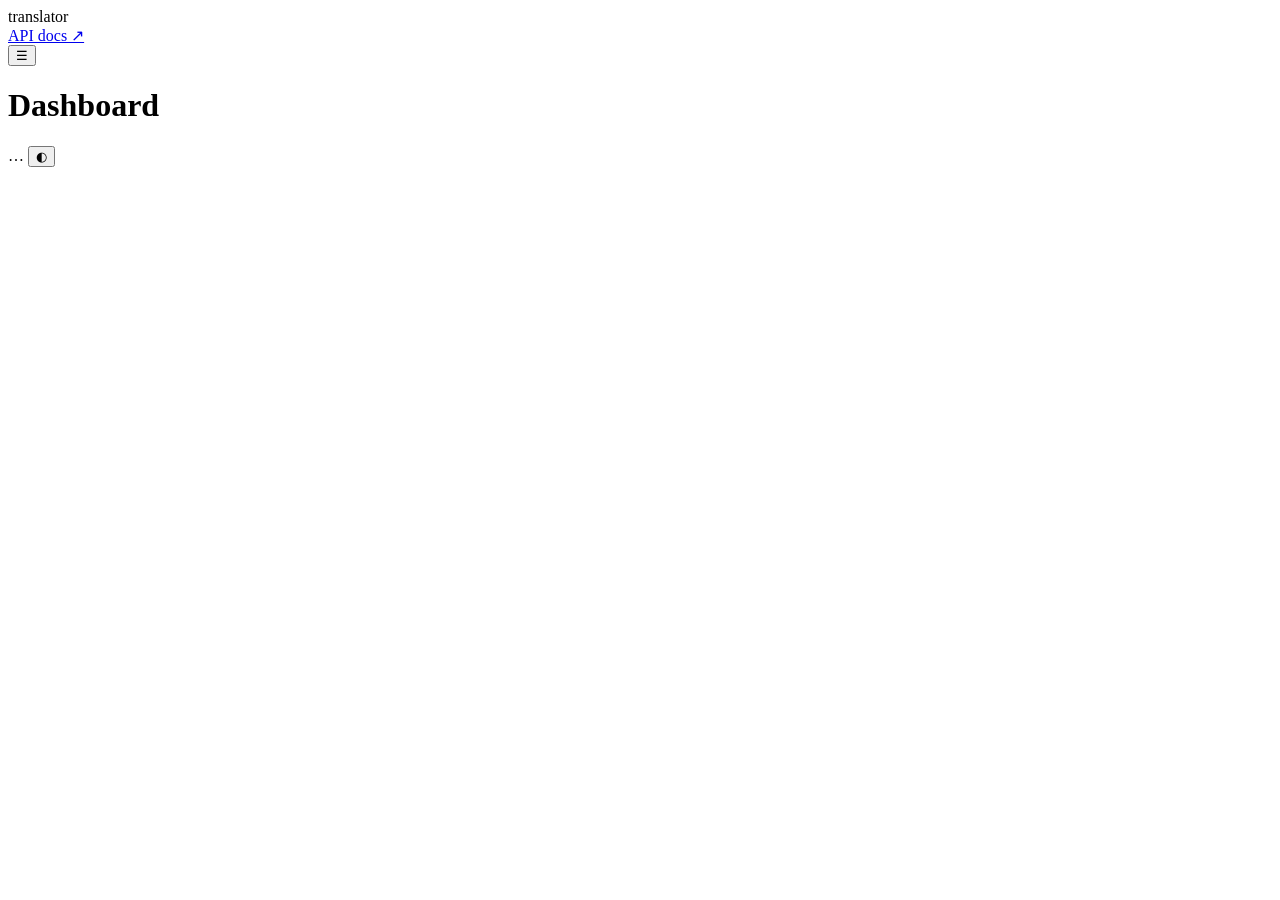
==== commit 25aadd50: "Rebuild the web UI as a modular dashboard app Split the single-file page into ES modules under stati" ====
--- a/translator/static/index.html
+++ b/translator/static/index.html
@@ -3,2059 +3,40 @@
   <head>
     <meta charset="utf-8" />
     <meta name="viewport" content="width=device-width, initial-scale=1" />
-    <title>translator — demo &amp; config</title>
-    <style>
-      :root {
-        --bg: #f6f7f9;
-        --panel: #ffffff;
-        --border: #d9dee5;
-        --text: #1d2430;
-        --muted: #66707e;
-        --accent: #4f5fd5;
-        --accent-text: #ffffff;
-        --ok: #2e8b57;
-        --warn: #b07a1e;
-        --bad: #c0392b;
-        --code-bg: #eef0f4;
-        color-scheme: light dark;
-      }
-      @media (prefers-color-scheme: dark) {
-        :root {
-          --bg: #14171c;
-          --panel: #1d2128;
-          --border: #333a45;
-          --text: #e5e9ef;
-          --muted: #98a2b0;
-          --accent: #7b8bf0;
-          --accent-text: #10131a;
-          --ok: #57bd84;
-          --warn: #d9a23e;
-          --bad: #e06a5a;
-          --code-bg: #262c35;
-        }
-      }
-      * {
-        box-sizing: border-box;
-      }
-      body {
-        margin: 0;
-        background: var(--bg);
-        color: var(--text);
-        font:
-          15px/1.5 system-ui,
-          -apple-system,
-          "Segoe UI",
-          Roboto,
-          sans-serif;
-      }
-      header {
-        position: sticky;
-        top: 0;
-        z-index: 10;
-        display: flex;
-        align-items: center;
-        gap: 16px;
-        flex-wrap: wrap;
-        padding: 10px 20px;
-        background: var(--panel);
-        border-bottom: 1px solid var(--border);
-      }
-      .brand {
-        font-size: 18px;
-        font-weight: 700;
-      }
-      .brand small {
-        color: var(--muted);
-        font-weight: 400;
-        margin-left: 6px;
-      }
-      .badge {
-        display: inline-block;
-        padding: 2px 10px;
-        border-radius: 999px;
-        font-size: 12px;
-        font-weight: 600;
-        border: 1px solid var(--border);
-      }
-      .badge.ok {
-        color: var(--ok);
-        border-color: var(--ok);
-      }
-      .badge.warn {
-        color: var(--warn);
-        border-color: var(--warn);
-      }
-      .badge.bad {
-        color: var(--bad);
-        border-color: var(--bad);
-      }
-      nav.tabs {
-        display: flex;
-        gap: 4px;
-        flex-wrap: wrap;
-      }
-      nav.tabs button {
-        border: none;
-        background: transparent;
-        color: var(--muted);
-        padding: 6px 12px;
-        border-radius: 8px;
-        cursor: pointer;
-        font: inherit;
-        font-weight: 600;
-      }
-      nav.tabs button:hover {
-        background: var(--code-bg);
-      }
-      nav.tabs button.active {
-        background: var(--accent);
-        color: var(--accent-text);
-      }
-      .header-actions {
-        margin-left: auto;
-        display: flex;
-        gap: 10px;
-        align-items: center;
-      }
-      .header-actions a {
-        color: var(--accent);
-        text-decoration: none;
-        font-weight: 600;
-      }
-
-      main {
-        max-width: 1150px;
-        margin: 0 auto;
-        padding: 20px;
-      }
-      section.tab {
-        display: none;
-      }
-      section.tab.active {
-        display: block;
-      }
-
-      .card {
-        background: var(--panel);
-        border: 1px solid var(--border);
-        border-radius: 12px;
-        padding: 16px 18px;
-        margin-bottom: 16px;
-      }
-      .card h2 {
-        margin: 0 0 4px;
-        font-size: 17px;
-      }
-      .card h3 {
-        margin: 16px 0 8px;
-        font-size: 14px;
-        text-transform: uppercase;
-        letter-spacing: 0.04em;
-        color: var(--muted);
-      }
-      .hint {
-        color: var(--muted);
-        font-size: 13px;
-        margin: 2px 0 12px;
-      }
-
-      .grid {
-        display: grid;
-        gap: 14px;
-      }
-      .grid.two {
-        grid-template-columns: 1fr 1fr;
-      }
-      @media (max-width: 860px) {
-        .grid.two {
-          grid-template-columns: 1fr;
-        }
-      }
-
-      label.field {
-        display: block;
-        font-size: 13px;
-        font-weight: 600;
-        margin-bottom: 10px;
-      }
-      label.field > span {
-        display: block;
-        margin-bottom: 3px;
-        color: var(--muted);
-      }
-      input[type="text"],
-      input[type="password"],
-      input[type="number"],
-      select,
-      textarea {
-        width: 100%;
-        padding: 7px 9px;
-        border: 1px solid var(--border);
-        border-radius: 8px;
-        background: var(--bg);
-        color: var(--text);
-        font: inherit;
-      }
-      textarea {
-        resize: vertical;
-        font-family: ui-monospace, SFMono-Regular, Menlo, monospace;
-        font-size: 13px;
-      }
-      input:focus,
-      select:focus,
-      textarea:focus {
-        outline: 2px solid var(--accent);
-        outline-offset: -1px;
-      }
-      .row {
-        display: flex;
-        gap: 10px;
-        flex-wrap: wrap;
-        align-items: end;
-      }
-      .row > label.field {
-        flex: 1;
-        min-width: 130px;
-        margin-bottom: 0;
-      }
-
-      button.primary,
-      button.ghost,
-      button.danger,
-      button.small {
-        font: inherit;
-        font-weight: 600;
-        border-radius: 8px;
-        cursor: pointer;
-        padding: 8px 16px;
-        border: 1px solid transparent;
-      }
-      button.primary {
-        background: var(--accent);
-        color: var(--accent-text);
-      }
-      button.ghost {
-        background: transparent;
-        color: var(--accent);
-        border-color: var(--border);
-      }
-      button.danger {
-        background: transparent;
-        color: var(--bad);
-        border-color: var(--border);
-      }
-      button.small {
-        padding: 3px 9px;
-        font-size: 12px;
-      }
-      button:disabled {
-        opacity: 0.55;
-        cursor: wait;
-      }
-      .actions {
-        display: flex;
-        gap: 10px;
-        align-items: center;
-        margin-top: 12px;
-        flex-wrap: wrap;
-      }
-
-      table {
-        width: 100%;
-        border-collapse: collapse;
-        font-size: 14px;
-      }
-      th,
-      td {
-        text-align: left;
-        padding: 7px 10px;
-        border-bottom: 1px solid var(--border);
-        vertical-align: top;
-      }
-      th {
-        color: var(--muted);
-        font-size: 12px;
-        text-transform: uppercase;
-        letter-spacing: 0.04em;
-      }
-      tr:last-child td {
-        border-bottom: none;
-      }
-      td:last-child {
-        white-space: nowrap;
-      }
-      td.num {
-        text-align: right;
-        font-variant-numeric: tabular-nums;
-      }
-
-      code,
-      .mono {
-        font-family: ui-monospace, SFMono-Regular, Menlo, monospace;
-        font-size: 13px;
-      }
-      pre {
-        background: var(--code-bg);
-        border-radius: 8px;
-        padding: 10px 12px;
-        overflow-x: auto;
-        font-size: 13px;
-        margin: 8px 0;
-      }
-      .meta {
-        color: var(--muted);
-        font-size: 13px;
-        margin: 8px 0;
-      }
-      .meta b {
-        color: var(--text);
-      }
-
-      .glossary-rows .row {
-        margin-bottom: 6px;
-        align-items: center;
-      }
-      .glossary-rows input {
-        flex: 1;
-      }
-
-      .bar {
-        height: 8px;
-        border-radius: 4px;
-        background: var(--code-bg);
-        overflow: hidden;
-        min-width: 120px;
-      }
-      .bar > div {
-        height: 100%;
-        background: var(--accent);
-      }
-
-      .preview-frame {
-        width: 100%;
-        min-height: 300px;
-        border: 1px solid var(--border);
-        border-radius: 8px;
-        background: #fff;
-      }
-      .result-pair {
-        display: grid;
-        grid-template-columns: 1fr 1fr;
-        gap: 12px;
-      }
-      @media (max-width: 860px) {
-        .result-pair {
-          grid-template-columns: 1fr;
-        }
-      }
-
-      .lane {
-        border: 1px solid var(--border);
-        border-radius: 10px;
-        padding: 10px 12px;
-      }
-      .lane ol {
-        margin: 6px 0;
-        padding-left: 24px;
-      }
-      .lane li {
-        margin: 4px 0;
-      }
-      .lane li .small {
-        margin-left: 4px;
-      }
-
-      .status-ok {
-        color: var(--ok);
-        font-weight: 600;
-      }
-      .status-throttled,
-      .status-warn {
-        color: var(--warn);
-        font-weight: 600;
-      }
-      .status-quota_exhausted,
-      .status-error {
-        color: var(--bad);
-        font-weight: 600;
-      }
-      .status-disabled {
-        color: var(--muted);
-        font-weight: 600;
-      }
-
-      dialog {
-        border: 1px solid var(--border);
-        border-radius: 12px;
-        padding: 20px;
-        background: var(--panel);
-        color: var(--text);
-        max-width: 480px;
-        width: 92vw;
-      }
-      dialog::backdrop {
-        background: rgba(0, 0, 0, 0.45);
-      }
-      dialog h2 {
-        margin-top: 0;
-      }
-
-      #toast {
-        position: fixed;
-        right: 18px;
-        bottom: 18px;
-        z-index: 100;
-        display: flex;
-        flex-direction: column;
-        gap: 8px;
-        max-width: 420px;
-      }
-      .toast {
-        padding: 10px 14px;
-        border-radius: 10px;
-        font-size: 14px;
-        background: var(--panel);
-        border: 1px solid var(--border);
-        border-left: 4px solid var(--accent);
-        box-shadow: 0 4px 16px rgba(0, 0, 0, 0.15);
-      }
-      .toast.error {
-        border-left-color: var(--bad);
-      }
-      .toast.success {
-        border-left-color: var(--ok);
-      }
-
-      .inline-note {
-        padding: 10px 14px;
-        border: 1px dashed var(--border);
-        border-radius: 10px;
-        color: var(--muted);
-        font-size: 14px;
-      }
-      .spin {
-        display: inline-block;
-        animation: spin 1s linear infinite;
-      }
-      @keyframes spin {
-        to {
-          transform: rotate(360deg);
-        }
-      }
-    </style>
+    <title>translator — dashboard</title>
+    <script>
+      /* apply stored theme before first paint */
+      try {
+        const t = localStorage.getItem("theme");
+        if (t) document.documentElement.dataset.theme = t;
+      } catch {}
+    </script>
+    <link rel="stylesheet" href="/static/app.css" />
   </head>
   <body>
-    <header>
-      <div class="brand">translator<small id="version"></small></div>
-      <span id="health-badge" class="badge">…</span>
-      <nav class="tabs" id="tabs">
-        <button data-tab="text" class="active">Translate text</button>
-        <button data-tab="html">Translate chapter</button>
-        <button data-tab="detect">Detect language</button>
-        <button data-tab="engines">Engines</button>
-        <button data-tab="config">Configuration</button>
-      </nav>
-      <div class="header-actions">
-        <a href="/docs" target="_blank" rel="noopener">API docs</a>
+    <div class="app">
+      <aside class="sidebar" id="sidebar">
+        <div class="brand">translator<small id="version"></small></div>
+        <nav id="nav"></nav>
+        <div class="sidebar-footer">
+          <a href="/docs" target="_blank" rel="noopener">API docs ↗</a>
+        </div>
+      </aside>
+      <div class="backdrop" id="backdrop"></div>
+
+      <div class="content">
+        <div class="topbar">
+          <button class="menu-btn" id="menu-btn" aria-label="Menu">☰</button>
+          <h1 id="page-title">Dashboard</h1>
+          <span id="health-badge" class="badge">…</span>
+          <button class="icon-btn" id="theme-btn" title="Theme">◐</button>
+        </div>
+        <main id="views"></main>
       </div>
-    </header>
-
-    <main>
-      <!-- ============================ Translate text ========================== -->
-      <section class="tab active" id="tab-text">
-        <div class="card">
-          <h2>Short-text translation</h2>
-          <p class="hint">
-            Batches titles, tags, author names, synopsis lines — one item per
-            line, up to 500 per request (<code>POST /translate/text</code>).
-          </p>
-          <div class="grid two">
-            <div>
-              <label class="field"
-                ><span>Texts (one per line)</span>
-                <textarea
-                  id="text-input"
-                  rows="8"
-                  placeholder="斗破苍穹&#10;天蚕土豆"
-                ></textarea>
-              </label>
-              <button class="ghost small" id="text-sample">Load sample</button>
-            </div>
-            <div>
-              <div class="row">
-                <label class="field"
-                  ><span>Source language</span>
-                  <input
-                    type="text"
-                    id="text-source"
-                    list="langs"
-                    placeholder="auto-detect"
-                  />
-                </label>
-                <label class="field"
-                  ><span>Target language</span>
-                  <input type="text" id="text-target" list="langs" value="en" />
-                </label>
-                <label class="field"
-                  ><span>Engine</span>
-                  <select id="text-engine">
-                    <option value="">auto (routing)</option>
-                  </select>
-                </label>
-              </div>
-              <label class="field" style="margin-top: 10px"
-                ><span>Context (optional)</span>
-                <textarea
-                  id="text-context"
-                  rows="2"
-                  placeholder="e.g. items from a xianxia novel about cultivation"
-                ></textarea>
-              </label>
-              <h3>Glossary</h3>
-              <div id="text-glossary"></div>
-            </div>
-          </div>
-          <div class="actions">
-            <button class="primary" id="text-go">Translate</button>
-            <span class="meta" id="text-meta"></span>
-          </div>
-          <div id="text-results"></div>
-        </div>
-      </section>
-
-      <!-- ============================ Translate chapter ======================= -->
-      <section class="tab" id="tab-html">
-        <div class="card">
-          <h2>Chapter (HTML) translation</h2>
-          <p class="hint">
-            One chapter per call; markup is preserved and only human-readable
-            text is translated. New glossary terms come back for reuse on the
-            next chapter (<code>POST /translate/html</code>).
-          </p>
-          <div class="actions" style="margin: 0 0 10px">
-            <span class="meta">Samples:</span>
-            <button class="ghost small" data-sample="zh">Chinese</button>
-            <button class="ghost small" data-sample="ja">Japanese</button>
-            <button class="ghost small" data-sample="ko">Korean</button>
-          </div>
-          <div class="grid two">
-            <div>
-              <label class="field"
-                ><span>Chapter HTML</span>
-                <textarea
-                  id="html-input"
-                  rows="14"
-                  placeholder="&lt;h1&gt;第一章&lt;/h1&gt;&#10;&lt;p&gt;…&lt;/p&gt;"
-                ></textarea>
-              </label>
-            </div>
-            <div>
-              <div class="row">
-                <label class="field"
-                  ><span>Source language</span>
-                  <input
-                    type="text"
-                    id="html-source"
-                    list="langs"
-                    placeholder="auto-detect"
-                  />
-                </label>
-                <label class="field"
-                  ><span>Target language</span>
-                  <input type="text" id="html-target" list="langs" value="en" />
-                </label>
-                <label class="field"
-                  ><span>Engine</span>
-                  <select id="html-engine">
-                    <option value="">auto (routing)</option>
-                  </select>
-                </label>
-              </div>
-              <div class="row" style="margin-top: 10px">
-                <label class="field"
-                  ><span>Novel title</span>
-                  <input type="text" id="html-ctx-title"
-                /></label>
-                <label class="field"
-                  ><span>Chapter title</span>
-                  <input type="text" id="html-ctx-chapter"
-                /></label>
-              </div>
-              <label class="field" style="margin-top: 10px"
-                ><span>Synopsis (context)</span>
-                <textarea id="html-ctx-synopsis" rows="2"></textarea>
-              </label>
-              <label class="field"
-                ><span>
-                  <input
-                    type="checkbox"
-                    id="html-extract"
-                    checked
-                    style="width: auto; margin-right: 6px"
-                  />
-                  Extract new glossary terms</span
-                >
-              </label>
-              <h3>Glossary</h3>
-              <div id="html-glossary"></div>
-            </div>
-          </div>
-          <div class="actions">
-            <button class="primary" id="html-go">Translate chapter</button>
-            <span class="meta" id="html-meta"></span>
-          </div>
-          <div id="html-warnings"></div>
-          <div id="html-newterms"></div>
-          <div id="html-results" style="display: none">
-            <div class="actions" style="margin-bottom: 8px">
-              <button class="ghost small" id="html-view-rendered">
-                Rendered
-              </button>
-              <button class="ghost small" id="html-view-raw">Raw HTML</button>
-            </div>
-            <div class="result-pair" id="html-rendered">
-              <div>
-                <h3>Source</h3>
-                <iframe
-                  class="preview-frame"
-                  id="frame-source"
-                  sandbox=""
-                ></iframe>
-              </div>
-              <div>
-                <h3>Translation</h3>
-                <iframe
-                  class="preview-frame"
-                  id="frame-target"
-                  sandbox=""
-                ></iframe>
-              </div>
-            </div>
-            <div id="html-raw" style="display: none">
-              <h3>Translated HTML</h3>
-              <pre id="html-raw-pre"></pre>
-            </div>
-          </div>
-        </div>
-      </section>
-
-      <!-- ============================ Detect ================================== -->
-      <section class="tab" id="tab-detect">
-        <div class="card">
-          <h2>Language detection</h2>
-          <p class="hint">
-            Local detection — costs no engine quota, one line per text (<code
-              >POST /detect</code
-            >).
-          </p>
-          <label class="field"
-            ><span>Texts (one per line)</span>
-            <textarea
-              id="detect-input"
-              rows="6"
-              placeholder="안녕하세요&#10;你好，世界&#10;こんにちは"
-            ></textarea>
-          </label>
-          <div class="actions">
-            <button class="primary" id="detect-go">Detect</button>
-            <button class="ghost" id="detect-sample">Load sample</button>
-          </div>
-          <div id="detect-results"></div>
-        </div>
-      </section>
-
-      <!-- ============================ Engines ================================= -->
-      <section class="tab" id="tab-engines">
-        <div class="card">
-          <h2>Engines</h2>
-          <p class="hint">
-            Live status of every configured engine: routing eligibility,
-            rate-limit cooldowns, and quota state (<code>GET /engines</code>).
-          </p>
-          <div class="actions" style="margin: 0 0 10px">
-            <button class="ghost" id="engines-refresh">Refresh</button>
-            <span class="meta" id="engines-meta"></span>
-          </div>
-          <div id="engines-table"></div>
-        </div>
-      </section>
-
-      <!-- ============================ Config ================================== -->
-      <section class="tab" id="tab-config">
-        <div class="card">
-          <h2>Configuration</h2>
-          <p class="hint">
-            The live runtime config (<code>GET /config</code>). Writes apply
-            atomically and persist to <code>config.yml</code>.
-          </p>
-          <div class="actions" style="margin: 0">
-            <button class="ghost" id="config-refresh">Reload</button>
-            <span class="meta" id="config-meta"></span>
-          </div>
-        </div>
-
-        <div class="card">
-          <h2>Providers</h2>
-          <p class="hint">
-            An API account: base URL, credential env var, and account-wide rate
-            limits shared by all of its engines.
-          </p>
-          <div id="providers-table"></div>
-          <div class="actions">
-            <button class="ghost" id="provider-add">Add provider</button>
-          </div>
-        </div>
-
-        <div class="card">
-          <h2>Engines</h2>
-          <p class="hint">
-            One model on one provider — what the routing lanes reference.
-          </p>
-          <div id="config-engines-table"></div>
-          <div class="actions">
-            <button class="ghost" id="engine-add">Add engine</button>
-          </div>
-        </div>
-
-        <div class="card">
-          <h2>Routing lanes</h2>
-          <p class="hint">
-            Priority order per request type; the router walks the lane and uses
-            the first engine that is enabled, keyed, and not cooling down.
-            Engines without a working key are not offered here.
-          </p>
-          <div class="grid two">
-            <div class="lane" id="lane-chapter"></div>
-            <div class="lane" id="lane-short_text"></div>
-          </div>
-          <div class="actions">
-            <button class="primary" id="routing-save">Save routing</button>
-            <button class="ghost" id="routing-reset">Discard changes</button>
-          </div>
-        </div>
-
-        <div class="card">
-          <h2>Failure policy</h2>
-          <p class="hint">
-            Retry, fallback, and cooldown behavior of the router.
-          </p>
-          <div class="row">
-            <label class="field"
-              ><span>Transient retries</span>
-              <input type="number" id="fp-retries" min="0" step="1"
-            /></label>
-            <label class="field"
-              ><span>Backoff base (s)</span>
-              <input type="number" id="fp-backoff" min="0" step="0.5"
-            /></label>
-            <label class="field"
-              ><span>Failure threshold</span>
-              <input type="number" id="fp-threshold" min="1" step="1"
-            /></label>
-            <label class="field"
-              ><span>Cooldown (s)</span>
-              <input type="number" id="fp-cooldown" min="1" step="10"
-            /></label>
-          </div>
-          <div class="actions">
-            <button class="primary" id="fp-save">Save failure policy</button>
-          </div>
-        </div>
-
-        <div class="card">
-          <h2>Raw config</h2>
-          <p class="hint">
-            The full config as JSON. Apply replaces the whole config after
-            server-side validation (<code>PUT /config</code>).
-          </p>
-          <textarea id="config-json" rows="16" spellcheck="false"></textarea>
-          <div class="actions">
-            <button class="primary" id="config-apply">Apply full config</button>
-          </div>
-        </div>
-      </section>
-    </main>
-
-    <datalist id="langs">
-      <option value="zh"></option>
-      <option value="zh-Hant"></option>
-      <option value="ja"></option>
-      <option value="ko"></option>
-      <option value="en"></option>
-      <option value="es"></option>
-      <option value="fr"></option>
-      <option value="de"></option>
-      <option value="ru"></option>
-      <option value="pt-BR"></option>
-      <option value="id"></option>
-      <option value="vi"></option>
-      <option value="th"></option>
-      <option value="tr"></option>
-      <option value="ar"></option>
-      <option value="bn"></option>
-    </datalist>
-
-    <!-- Provider editor -->
-    <dialog id="provider-dialog">
-      <h2 id="provider-dialog-title">Provider</h2>
-      <label class="field"
-        ><span>Id</span><input type="text" id="pv-id"
-      /></label>
-      <div class="row">
-        <label class="field"
-          ><span>Kind</span>
-          <select id="pv-kind">
-            <option value="openai">openai</option>
-            <option value="deepl">deepl</option>
-            <option value="nllb">nllb</option>
-          </select>
-        </label>
-        <label class="field"
-          ><span>API key</span>
-          <input
-            type="password"
-            id="pv-key"
-            autocomplete="off"
-            placeholder="paste token"
-        /></label>
-      </div>
-      <label class="field" style="margin-top: 10px"
-        ><span>
-          <input
-            type="checkbox"
-            id="pv-reqkey"
-            checked
-            style="width: auto; margin-right: 6px"
-          />
-          Requires an API key (uncheck for keyless local servers)</span
-        >
-      </label>
-      <p class="hint" style="margin: 6px 0 0">
-        The key is stored in the config file; engines on this provider stay
-        disabled until it is set.
-      </p>
-      <label class="field" style="margin-top: 10px"
-        ><span>Base URL (openai kind)</span>
-        <input
-          type="text"
-          id="pv-baseurl"
-          placeholder="https://api.example.com/v1"
-      /></label>
-      <div class="row" style="margin-top: 10px">
-        <label class="field"
-          ><span>Req/s</span>
-          <input type="number" id="pv-rps" min="0" step="0.1"
-        /></label>
-        <label class="field"
-          ><span>Req/min</span>
-          <input type="number" id="pv-rpm" min="0" step="1"
-        /></label>
-        <label class="field"
-          ><span>Max concurrency</span>
-          <input type="number" id="pv-conc" min="1" step="1"
-        /></label>
-        <label class="field"
-          ><span>Monthly chars</span>
-          <input type="number" id="pv-monthly" min="0" step="1000"
-        /></label>
-      </div>
-      <div class="actions">
-        <button class="primary" id="pv-save">Save</button>
-        <button class="ghost" id="pv-cancel">Cancel</button>
-      </div>
-    </dialog>
-
-    <!-- Engine editor -->
-    <dialog id="engine-dialog">
-      <h2 id="engine-dialog-title">Engine</h2>
-      <div class="row">
-        <label class="field"
-          ><span>Id</span><input type="text" id="en-id"
-        /></label>
-        <label class="field"
-          ><span>Provider</span
-          ><select id="en-provider"></select
-        ></label>
-      </div>
-      <label class="field" style="margin-top: 10px"
-        ><span>Model</span>
-        <input type="text" id="en-model" placeholder="glm-4.7-flash"
-      /></label>
-      <div class="row" style="margin-top: 10px">
-        <label class="field"
-          ><span>Max input tokens</span>
-          <input type="number" id="en-maxtokens" min="0" step="1000"
-        /></label>
-        <label class="field"
-          ><span>Chunk tokens</span>
-          <input type="number" id="en-chunktokens" min="0" step="100"
-        /></label>
-      </div>
-      <label class="field" style="margin-top: 10px"
-        ><span>
-          <input
-            type="checkbox"
-            id="en-enabled"
-            checked
-            style="width: auto; margin-right: 6px"
-          />Enabled</span
-        >
-      </label>
-      <label class="field"
-        ><span>Extra request body (JSON)</span>
-        <textarea
-          id="en-extra"
-          rows="3"
-          placeholder='{"chat_template_kwargs": {"enable_thinking": false}}'
-        ></textarea>
-      </label>
-      <div class="actions">
-        <button class="primary" id="en-save">Save</button>
-        <button class="ghost" id="en-cancel">Cancel</button>
-      </div>
-    </dialog>
+    </div>
 
     <div id="toast"></div>
 
-    <script>
-      "use strict";
-
-      /* ---------------------------------------------------------------- helpers */
-
-      const $ = (sel) => document.querySelector(sel);
-
-      function el(tag, attrs = {}, ...children) {
-        const node = document.createElement(tag);
-        for (const [key, value] of Object.entries(attrs)) {
-          if (key === "class") node.className = value;
-          else if (key.startsWith("on"))
-            node.addEventListener(key.slice(2), value);
-          else if (value !== undefined && value !== null)
-            node.setAttribute(key, value);
-        }
-        for (const child of children.flat()) {
-          if (child === null || child === undefined) continue;
-          node.append(child.nodeType ? child : document.createTextNode(child));
-        }
-        return node;
-      }
-
-      function toast(message, kind = "success") {
-        const node = el("div", { class: `toast ${kind}` }, message);
-        $("#toast").append(node);
-        setTimeout(() => node.remove(), kind === "error" ? 7000 : 3500);
-      }
-
-      async function api(path, { method = "GET", body } = {}) {
-        const headers = {};
-        if (body !== undefined) headers["Content-Type"] = "application/json";
-        let res;
-        try {
-          res = await fetch(path, {
-            method,
-            headers,
-            body: body === undefined ? undefined : JSON.stringify(body),
-          });
-        } catch (err) {
-          throw Object.assign(new Error("service unreachable"), {
-            code: "network",
-          });
-        }
-        if (res.status === 204) return null;
-        const data = await res.json().catch(() => null);
-        if (!res.ok) {
-          const detail = (data && data.error) || {};
-          const message = detail.message || `HTTP ${res.status}`;
-          throw Object.assign(new Error(message), {
-            code: detail.code || `http_${res.status}`,
-            status: res.status,
-            retryAfter: detail.retry_after_seconds,
-          });
-        }
-        return data;
-      }
-
-      function reportError(err) {
-        let message = `${err.code || "error"}: ${err.message}`;
-        if (err.retryAfter) message += ` (retry in ${err.retryAfter}s)`;
-        toast(message, "error");
-      }
-
-      async function busy(button, fn) {
-        const original = button.textContent;
-        button.disabled = true;
-        button.innerHTML = '<span class="spin">◌</span> working…';
-        try {
-          return await fn();
-        } catch (err) {
-          reportError(err);
-          return undefined;
-        } finally {
-          button.disabled = false;
-          button.textContent = original;
-        }
-      }
-
-      function lines(textarea) {
-        return textarea.value
-          .split("\n")
-          .map((s) => s.trim())
-          .filter(Boolean);
-      }
-
-      function numberOrNull(input) {
-        return input.value.trim() === "" ? null : Number(input.value);
-      }
-
-      /* ------------------------------------------------------------------ tabs */
-
-      for (const button of document.querySelectorAll("#tabs button")) {
-        button.addEventListener("click", () => {
-          document
-            .querySelectorAll("#tabs button")
-            .forEach((b) => b.classList.remove("active"));
-          document
-            .querySelectorAll("section.tab")
-            .forEach((s) => s.classList.remove("active"));
-          button.classList.add("active");
-          $(`#tab-${button.dataset.tab}`).classList.add("active");
-          if (button.dataset.tab === "engines") loadEngines();
-          if (button.dataset.tab === "config") loadConfig();
-        });
-      }
-
-      /* ---------------------------------------------------------------- health */
-
-      async function loadHealth() {
-        const badge = $("#health-badge");
-        try {
-          const body = await api("/health");
-          const n = body.engines_enabled.length;
-          if (body.status === "ok") {
-            badge.className = "badge ok";
-            badge.textContent = `ok — ${n} engine${n === 1 ? "" : "s"}`;
-          } else {
-            badge.className = "badge warn";
-            badge.textContent = "unconfigured — no engine keys set";
-          }
-          if (body.version) $("#version").textContent = "v" + body.version;
-        } catch {
-          badge.className = "badge bad";
-          badge.textContent = "unreachable";
-        }
-      }
-      loadHealth();
-      setInterval(loadHealth, 30000);
-
-      /* ------------------------------------------------------- glossary editor */
-
-      function glossaryEditor(rootId) {
-        const root = document.getElementById(rootId);
-        const rowsBox = el("div", { class: "glossary-rows" });
-        const addButton = el(
-          "button",
-          { class: "ghost small", onclick: () => addRow() },
-          "Add term",
-        );
-        root.append(rowsBox, addButton);
-
-        function addRow(term = "", translation = "") {
-          const termInput = el("input", {
-            type: "text",
-            placeholder: "源词 (source term)",
-            value: term,
-          });
-          const transInput = el("input", {
-            type: "text",
-            placeholder: "Translation",
-            value: translation,
-          });
-          const row = el(
-            "div",
-            { class: "row" },
-            termInput,
-            transInput,
-            el(
-              "button",
-              { class: "danger small", onclick: () => row.remove() },
-              "✕",
-            ),
-          );
-          rowsBox.append(row);
-        }
-
-        return {
-          addRow,
-          get() {
-            const glossary = {};
-            for (const row of rowsBox.children) {
-              const [termInput, transInput] = row.querySelectorAll("input");
-              if (termInput.value.trim())
-                glossary[termInput.value.trim()] = transInput.value.trim();
-            }
-            return glossary;
-          },
-          set(glossary) {
-            rowsBox.replaceChildren();
-            for (const [term, translation] of Object.entries(glossary))
-              addRow(term, translation);
-          },
-          merge(terms) {
-            const current = this.get();
-            for (const [term, translation] of Object.entries(terms))
-              if (!(term in current)) this.addRow(term, translation);
-          },
-        };
-      }
-
-      const textGlossary = glossaryEditor("text-glossary");
-      const htmlGlossary = glossaryEditor("html-glossary");
-
-      /* --------------------------------------------------------------- engines */
-
-      let enginesCache = [];
-
-      function populateEngineSelects() {
-        for (const select of [$("#text-engine"), $("#html-engine")]) {
-          const selected = select.value;
-          select.replaceChildren(el("option", { value: "" }, "auto (routing)"));
-          for (const engine of enginesCache) {
-            const suffix = engine.status === "ok" ? "" : ` — ${engine.status}`;
-            select.append(
-              el("option", { value: engine.id }, engine.id + suffix),
-            );
-          }
-          select.value = [...select.options].some((o) => o.value === selected)
-            ? selected
-            : "";
-        }
-      }
-
-      async function refreshEnginesCache() {
-        try {
-          enginesCache = (await api("/engines")).engines;
-          populateEngineSelects();
-          if (routingDraft) {
-            renderRouting();
-            renderConfigEngines();
-          }
-        } catch {
-          /* selects just keep "auto" */
-        }
-      }
-
-      async function loadEngines() {
-        const box = $("#engines-table");
-        let body;
-        try {
-          body = await api("/engines");
-        } catch (err) {
-          reportError(err);
-          box.replaceChildren(
-            el(
-              "div",
-              { class: "inline-note" },
-              "Could not load engines — is the service running?",
-            ),
-          );
-          return;
-        }
-        enginesCache = body.engines;
-        populateEngineSelects();
-        $("#engines-meta").textContent =
-          `updated ${new Date().toLocaleTimeString()}`;
-
-        const rows = body.engines.map((engine) => {
-          const caps = engine.capabilities;
-          const retry = engine.retry_at
-            ? el(
-                "div",
-                { class: "meta" },
-                `retry ${new Date(engine.retry_at).toLocaleTimeString()}`,
-              )
-            : null;
-          const toggle = el(
-            "button",
-            {
-              class: "ghost small",
-              onclick: (event) =>
-                busy(event.target, async () => {
-                  await api(`/engines/${encodeURIComponent(engine.id)}`, {
-                    method: "PATCH",
-                    body: { enabled: !engine.enabled },
-                  });
-                  toast(
-                    `${engine.id} ${engine.enabled ? "disabled" : "enabled"}`,
-                  );
-                  await loadEngines();
-                }),
-            },
-            engine.enabled ? "Disable" : "Enable",
-          );
-          return el(
-            "tr",
-            {},
-            el("td", {}, el("span", { class: "mono" }, engine.id)),
-            el("td", {}, engine.provider),
-            el("td", {}, engine.model || "—"),
-            el("td", {}, engine.kind),
-            el(
-              "td",
-              {},
-              `html: ${caps.html}, glossary: ${caps.glossary ? "yes" : "no"}`,
-              caps.max_input_tokens
-                ? `, ≤${caps.max_input_tokens.toLocaleString()} tok`
-                : "",
-            ),
-            el(
-              "td",
-              {},
-              el("span", { class: `status-${engine.status}` }, engine.status),
-              retry,
-            ),
-            el("td", {}, toggle),
-          );
-        });
-        box.replaceChildren(
-          el(
-            "table",
-            {},
-            el(
-              "thead",
-              {},
-              el(
-                "tr",
-                {},
-                ...[
-                  "Engine",
-                  "Provider",
-                  "Model",
-                  "Kind",
-                  "Capabilities",
-                  "Status",
-                  "",
-                ].map((h) => el("th", {}, h)),
-              ),
-            ),
-            el("tbody", {}, rows),
-          ),
-        );
-      }
-
-      $("#engines-refresh").addEventListener("click", (event) =>
-        busy(event.target, loadEngines),
-      );
-
-      /* -------------------------------------------------------- translate text */
-
-      const TEXT_SAMPLE = [
-        "斗破苍穹",
-        "天蚕土豆",
-        "玄幻",
-        "热血",
-        "这里是属于斗气的世界，没有花俏艳丽的魔法，有的，仅仅是繁衍到巅峰的斗气！",
-      ];
-
-      $("#text-sample").addEventListener("click", () => {
-        $("#text-input").value = TEXT_SAMPLE.join("\n");
-        $("#text-context").value = "Metadata of a Chinese xianxia web novel";
-        textGlossary.set({
-          斗气: "Dou Qi",
-          斗破苍穹: "Battle Through the Heavens",
-        });
-      });
-
-      $("#text-go").addEventListener("click", (event) =>
-        busy(event.target, async () => {
-          const texts = lines($("#text-input"));
-          if (!texts.length) {
-            toast("Enter at least one line of text", "error");
-            return;
-          }
-          const body = {
-            texts,
-            target_lang: $("#text-target").value.trim() || "en",
-          };
-          if ($("#text-source").value.trim())
-            body.source_lang = $("#text-source").value.trim();
-          if ($("#text-context").value.trim())
-            body.context = $("#text-context").value.trim();
-          if ($("#text-engine").value) body.engine = $("#text-engine").value;
-          const glossary = textGlossary.get();
-          if (Object.keys(glossary).length) body.glossary = glossary;
-
-          const started = performance.now();
-          const result = await api("/translate/text", { method: "POST", body });
-          const elapsed = ((performance.now() - started) / 1000).toFixed(1);
-
-          const meta = [`engine: ${result.engine}`];
-          if (result.detected_source_lang)
-            meta.push(`detected: ${result.detected_source_lang}`);
-          meta.push(`${elapsed}s`);
-          $("#text-meta").textContent = meta.join(" · ");
-
-          $("#text-results").replaceChildren(
-            el(
-              "table",
-              {},
-              el(
-                "thead",
-                {},
-                el(
-                  "tr",
-                  {},
-                  el("th", {}, "Source"),
-                  el("th", {}, "Translation"),
-                ),
-              ),
-              el(
-                "tbody",
-                {},
-                texts.map((text, i) =>
-                  el(
-                    "tr",
-                    {},
-                    el("td", {}, text),
-                    el("td", {}, result.translations[i] ?? ""),
-                  ),
-                ),
-              ),
-            ),
-            newTermsBlock(result.new_terms, textGlossary) || "",
-          );
-        }),
-      );
-
-      function newTermsBlock(newTerms, glossary) {
-        if (!newTerms || !Object.keys(newTerms).length) return null;
-        const items = Object.entries(newTerms).map(([term, translation]) =>
-          el("li", {}, el("span", { class: "mono" }, term), " → ", translation),
-        );
-        return el(
-          "div",
-          { style: "margin-top:12px" },
-          el("h3", {}, "New glossary terms"),
-          el("ul", {}, items),
-          el(
-            "button",
-            {
-              class: "ghost small",
-              onclick: (event) => {
-                glossary.merge(newTerms);
-                event.target.disabled = true;
-              },
-            },
-            "Merge into glossary",
-          ),
-        );
-      }
-
-      /* ------------------------------------------------------ translate chapter */
-
-      const CHAPTER_SAMPLES = {
-        zh: {
-          html: `<h1>第一章 陨落的天才</h1>
-<p>"斗之力，三段！"</p>
-<p>望着测验魔石碑上面闪亮得甚至有些刺眼的五个大字，少年面无表情，唇角有着一抹自嘲。</p>
-<p>中年男子看着面前的少年，叹了一口气：<b>萧炎</b>，你可知道，三年前，你还是家族百年来最年轻的斗者？</p>
-<p>少年缓缓抬头，露出一张清秀的脸庞，微微一笑："<i>三十年河东，三十年河西，莫欺少年穷。</i>"</p>
-<p><img src="images/stone-tablet.jpg" alt=""/></p>
-<p>乌坦城位于加玛帝国西北方，城中萧家，曾经也算得上是名门望族。斗气大陆，没有花俏艳丽的魔法，有的，仅仅是繁衍到巅峰的斗气！</p>`,
-          novel: "斗破苍穹",
-          chapter: "第一章 陨落的天才",
-          synopsis:
-            "A once-genius young fighter loses his talent and vows to reclaim it.",
-          glossary: {
-            萧炎: "Xiao Yan",
-            斗之力: "Dou Force",
-            乌坦城: "Wutan City",
-          },
-        },
-        ja: {
-          html: `<h1>第一話　異世界への扉</h1>
-<p>目を覚ますと、そこは見知らぬ森の中だった。</p>
-<p>「ここは……どこだ？」</p>
-<p>佐藤健一は頭を押さえながら立ち上がった。昨日までは東京の小さなアパートで暮らす、ごく普通の会社員だったはずだ。</p>
-<p>空を見上げると、<b>二つの月</b>が浮かんでいた。それは明らかに、地球ではあり得ない光景だった。</p>
-<p>「ステータス・オープン」</p>`,
-          novel: "異世界への扉",
-          chapter: "第一話　異世界への扉",
-          synopsis: "An ordinary office worker wakes up in another world.",
-          glossary: { 佐藤健一: "Kenichi Sato" },
-        },
-        ko: {
-          html: `<h1>1화 회귀자의 아침</h1>
-<p>눈을 떴을 때, 김도윤은 자신의 옛 방 천장을 보고 있었다.</p>
-<p>"……꿈인가?"</p>
-<p>손을 들어 보았다. 주름 하나 없는 젊은 손. 이십 년 전, 스무 살의 몸이었다.</p>
-<p>분명히 그는 마왕성 최상층에서 죽었다. 동료들의 시체 위에서, 마왕의 검에 심장을 꿰뚫린 채로. 그런데 지금, <b>회귀</b>한 것이다.</p>
-<p>도윤은 주먹을 쥐었다. <i>이번에는 아무도 죽게 하지 않는다.</i></p>`,
-          novel: "회귀자의 아침",
-          chapter: "1화 회귀자의 아침",
-          synopsis:
-            "A hero who died to the Demon King wakes up twenty years in the past.",
-          glossary: { 김도윤: "Kim Do-yoon", 마왕: "Demon King" },
-        },
-      };
-
-      for (const button of document.querySelectorAll("[data-sample]")) {
-        button.addEventListener("click", () => {
-          const sample = CHAPTER_SAMPLES[button.dataset.sample];
-          $("#html-input").value = sample.html;
-          $("#html-ctx-title").value = sample.novel;
-          $("#html-ctx-chapter").value = sample.chapter;
-          $("#html-ctx-synopsis").value = sample.synopsis;
-          htmlGlossary.set(sample.glossary);
-          $("#html-results").style.display = "none";
-          $("#html-warnings").replaceChildren();
-          $("#html-newterms").replaceChildren();
-        });
-      }
-
-      $("#html-go").addEventListener("click", (event) =>
-        busy(event.target, async () => {
-          const html = $("#html-input").value.trim();
-          if (!html) {
-            toast("Enter some chapter HTML", "error");
-            return;
-          }
-          const body = {
-            html,
-            target_lang: $("#html-target").value.trim() || "en",
-            extract_terms: $("#html-extract").checked,
-          };
-          if ($("#html-source").value.trim())
-            body.source_lang = $("#html-source").value.trim();
-          if ($("#html-engine").value) body.engine = $("#html-engine").value;
-          const glossary = htmlGlossary.get();
-          if (Object.keys(glossary).length) body.glossary = glossary;
-          const context = {};
-          if ($("#html-ctx-title").value.trim())
-            context.novel_title = $("#html-ctx-title").value.trim();
-          if ($("#html-ctx-chapter").value.trim())
-            context.chapter_title = $("#html-ctx-chapter").value.trim();
-          if ($("#html-ctx-synopsis").value.trim())
-            context.synopsis = $("#html-ctx-synopsis").value.trim();
-          if (Object.keys(context).length) body.context = context;
-
-          const started = performance.now();
-          const result = await api("/translate/html", { method: "POST", body });
-          const elapsed = ((performance.now() - started) / 1000).toFixed(1);
-
-          const meta = [`engine: ${result.engine}`];
-          if (result.detected_source_lang)
-            meta.push(`detected: ${result.detected_source_lang}`);
-          meta.push(`${elapsed}s`);
-          $("#html-meta").textContent = meta.join(" · ");
-
-          $("#html-warnings").replaceChildren(
-            ...result.warnings.map((warning) =>
-              el(
-                "div",
-                { class: "inline-note", style: "margin:8px 0" },
-                "⚠ " + warning,
-              ),
-            ),
-          );
-          $("#html-newterms").replaceChildren(
-            newTermsBlock(result.new_terms, htmlGlossary) || "",
-          );
-
-          const frameStyle =
-            "<style>body{font:16px/1.7 Georgia,serif;margin:16px;max-width:70ch}img{max-width:100%}</style>";
-          $("#frame-source").srcdoc = frameStyle + html;
-          $("#frame-target").srcdoc = frameStyle + result.html;
-          $("#html-raw-pre").textContent = result.html;
-          $("#html-results").style.display = "";
-        }),
-      );
-
-      $("#html-view-rendered").addEventListener("click", () => {
-        $("#html-rendered").style.display = "";
-        $("#html-raw").style.display = "none";
-      });
-      $("#html-view-raw").addEventListener("click", () => {
-        $("#html-rendered").style.display = "none";
-        $("#html-raw").style.display = "";
-      });
-
-      /* ---------------------------------------------------------------- detect */
-
-      $("#detect-sample").addEventListener("click", () => {
-        $("#detect-input").value = [
-          "斗气大陆，没有花俏艳丽的魔法。",
-          "目を覚ますと、そこは見知らぬ森の中だった。",
-          "눈을 떴을 때, 김도윤은 자신의 옛 방 천장을 보고 있었다.",
-          "The quick brown fox jumps over the lazy dog.",
-        ].join("\n");
-      });
-
-      $("#detect-go").addEventListener("click", (event) =>
-        busy(event.target, async () => {
-          const texts = lines($("#detect-input"));
-          if (!texts.length) {
-            toast("Enter at least one line of text", "error");
-            return;
-          }
-          const body = await api("/detect", {
-            method: "POST",
-            body: { texts },
-          });
-          const rows = body.results.map((result, i) =>
-            el(
-              "tr",
-              {},
-              el("td", {}, texts[i]),
-              el("td", {}, el("span", { class: "mono" }, result.language)),
-              el(
-                "td",
-                {},
-                el(
-                  "div",
-                  { class: "row", style: "align-items:center" },
-                  el(
-                    "div",
-                    { class: "bar" },
-                    el("div", {
-                      style: `width:${Math.round(result.confidence * 100)}%`,
-                    }),
-                  ),
-                  `${(result.confidence * 100).toFixed(0)}%`,
-                ),
-              ),
-            ),
-          );
-          $("#detect-results").replaceChildren(
-            el(
-              "table",
-              {},
-              el(
-                "thead",
-                {},
-                el(
-                  "tr",
-                  {},
-                  el("th", {}, "Text"),
-                  el("th", {}, "Language"),
-                  el("th", {}, "Confidence"),
-                ),
-              ),
-              el("tbody", {}, rows),
-            ),
-          );
-        }),
-      );
-
-      /* ---------------------------------------------------------------- config */
-
-      let currentConfig = null;
-      let routingDraft = null;
-
-      async function loadConfig() {
-        try {
-          currentConfig = await api("/config");
-        } catch (err) {
-          reportError(err);
-          $("#config-meta").textContent = "could not load config";
-          return;
-        }
-        routingDraft = JSON.parse(JSON.stringify(currentConfig.routing));
-        $("#config-meta").textContent =
-          `loaded ${new Date().toLocaleTimeString()}`;
-        renderProviders();
-        renderConfigEngines();
-        renderRouting();
-        renderFailurePolicy();
-        $("#config-json").value = JSON.stringify(currentConfig, null, 2);
-      }
-
-      $("#config-refresh").addEventListener("click", (event) =>
-        busy(event.target, loadConfig),
-      );
-
-      /* ---- providers ---- */
-
-      function renderProviders() {
-        const rows = currentConfig.providers.map((provider) => {
-          const limits = [
-            provider.rps ? `${provider.rps} rps` : null,
-            provider.rpm ? `${provider.rpm} rpm` : null,
-            `conc ${provider.max_concurrency}`,
-            provider.monthly_chars
-              ? `${provider.monthly_chars.toLocaleString()} chars/mo`
-              : null,
-          ]
-            .filter(Boolean)
-            .join(", ");
-          return el(
-            "tr",
-            {},
-            el("td", {}, el("span", { class: "mono" }, provider.id)),
-            el("td", {}, provider.kind),
-            el(
-              "td",
-              {},
-              el("span", { class: "mono" }, provider.base_url || "—"),
-            ),
-            el(
-              "td",
-              {},
-              provider.api_key
-                ? el("span", { class: "status-ok" }, "•••• set")
-                : provider.kind === "nllb" || provider.requires_key === false
-                  ? el("span", { class: "meta" }, "none needed")
-                  : el("span", { class: "status-disabled" }, "not set"),
-            ),
-            el("td", {}, limits),
-            el(
-              "td",
-              {},
-              el(
-                "button",
-                {
-                  class: "ghost small",
-                  onclick: () => openProviderDialog(provider),
-                },
-                "Edit",
-              ),
-              " ",
-              el(
-                "button",
-                {
-                  class: "danger small",
-                  onclick: (event) =>
-                    confirmDelete(
-                      event.target,
-                      `Delete provider "${provider.id}"?`,
-                      `/providers/${encodeURIComponent(provider.id)}`,
-                    ),
-                },
-                "Delete",
-              ),
-            ),
-          );
-        });
-        $("#providers-table").replaceChildren(
-          el(
-            "table",
-            {},
-            el(
-              "thead",
-              {},
-              el(
-                "tr",
-                {},
-                ...["Id", "Kind", "Base URL", "Key", "Limits", ""].map((h) =>
-                  el("th", {}, h),
-                ),
-              ),
-            ),
-            el("tbody", {}, rows),
-          ),
-        );
-      }
-
-      let providerEditing = null; // null = create
-
-      function openProviderDialog(provider) {
-        providerEditing = provider ? provider.id : null;
-        $("#provider-dialog-title").textContent = provider
-          ? `Provider: ${provider.id}`
-          : "New provider";
-        $("#pv-id").value = provider ? provider.id : "";
-        $("#pv-id").disabled = !!provider;
-        $("#pv-kind").value = provider ? provider.kind : "openai";
-        $("#pv-baseurl").value = provider?.base_url || "";
-        $("#pv-key").value = provider?.api_key || "";
-        $("#pv-reqkey").checked = provider
-          ? provider.requires_key !== false
-          : true;
-        $("#pv-rps").value = provider?.rps ?? "";
-        $("#pv-rpm").value = provider?.rpm ?? "";
-        $("#pv-conc").value = provider?.max_concurrency ?? 1;
-        $("#pv-monthly").value = provider?.monthly_chars ?? "";
-        $("#provider-dialog").showModal();
-      }
-
-      $("#provider-add").addEventListener("click", () =>
-        openProviderDialog(null),
-      );
-      $("#pv-cancel").addEventListener("click", () =>
-        $("#provider-dialog").close(),
-      );
-      $("#pv-save").addEventListener("click", (event) =>
-        busy(event.target, async () => {
-          const payload = {
-            kind: $("#pv-kind").value,
-            base_url: $("#pv-baseurl").value.trim() || null,
-            api_key: $("#pv-key").value.trim() || null,
-            requires_key: $("#pv-reqkey").checked,
-            rps: numberOrNull($("#pv-rps")),
-            rpm: numberOrNull($("#pv-rpm")),
-            max_concurrency: numberOrNull($("#pv-conc")) ?? 1,
-            monthly_chars: numberOrNull($("#pv-monthly")),
-          };
-          if (providerEditing) {
-            await api(`/providers/${encodeURIComponent(providerEditing)}`, {
-              method: "PATCH",
-              body: payload,
-            });
-            toast(`Provider ${providerEditing} updated`);
-          } else {
-            const id = $("#pv-id").value.trim();
-            if (!id) {
-              toast("Provider id is required", "error");
-              return;
-            }
-            await api("/providers", {
-              method: "POST",
-              body: { id, ...payload },
-            });
-            toast(`Provider ${id} created`);
-          }
-          $("#provider-dialog").close();
-          await loadConfig();
-        }),
-      );
-
-      /* ---- engines (config) ---- */
-
-      function renderConfigEngines() {
-        const inactive = new Set(
-          enginesCache.filter((e) => e.status === "disabled").map((e) => e.id),
-        );
-        const rows = currentConfig.engines.map((engine) =>
-          el(
-            "tr",
-            {},
-            el("td", {}, el("span", { class: "mono" }, engine.id)),
-            el("td", {}, engine.provider),
-            el("td", {}, el("span", { class: "mono" }, engine.model || "—")),
-            el(
-              "td",
-              {},
-              !engine.enabled
-                ? el("span", { class: "status-disabled" }, "disabled")
-                : inactive.has(engine.id)
-                  ? el("span", { class: "status-disabled" }, "no key")
-                  : el("span", { class: "status-ok" }, "enabled"),
-            ),
-            el(
-              "td",
-              { class: "num" },
-              engine.max_input_tokens?.toLocaleString() || "—",
-            ),
-            el(
-              "td",
-              {},
-              el(
-                "button",
-                {
-                  class: "ghost small",
-                  onclick: () => openEngineDialog(engine),
-                },
-                "Edit",
-              ),
-              " ",
-              el(
-                "button",
-                {
-                  class: "danger small",
-                  onclick: (event) =>
-                    confirmDelete(
-                      event.target,
-                      `Delete engine "${engine.id}"? It is also removed from routing lanes.`,
-                      `/engines/${encodeURIComponent(engine.id)}`,
-                    ),
-                },
-                "Delete",
-              ),
-            ),
-          ),
-        );
-        $("#config-engines-table").replaceChildren(
-          el(
-            "table",
-            {},
-            el(
-              "thead",
-              {},
-              el(
-                "tr",
-                {},
-                ...[
-                  "Id",
-                  "Provider",
-                  "Model",
-                  "Enabled",
-                  "Max input tok",
-                  "",
-                ].map((h) => el("th", {}, h)),
-              ),
-            ),
-            el("tbody", {}, rows),
-          ),
-        );
-      }
-
-      let engineEditing = null;
-
-      function openEngineDialog(engine) {
-        engineEditing = engine ? engine.id : null;
-        $("#engine-dialog-title").textContent = engine
-          ? `Engine: ${engine.id}`
-          : "New engine";
-        $("#en-id").value = engine ? engine.id : "";
-        $("#en-id").disabled = !!engine;
-        const providerSelect = $("#en-provider");
-        providerSelect.replaceChildren(
-          ...currentConfig.providers.map((p) =>
-            el("option", { value: p.id }, p.id),
-          ),
-        );
-        if (engine) providerSelect.value = engine.provider;
-        $("#en-model").value = engine?.model || "";
-        $("#en-maxtokens").value = engine?.max_input_tokens ?? "";
-        $("#en-chunktokens").value = engine?.chunk_tokens ?? "";
-        $("#en-enabled").checked = engine ? engine.enabled : true;
-        $("#en-extra").value =
-          engine && Object.keys(engine.extra_body || {}).length
-            ? JSON.stringify(engine.extra_body, null, 2)
-            : "";
-        $("#engine-dialog").showModal();
-      }
-
-      $("#engine-add").addEventListener("click", () => {
-        if (!currentConfig?.providers.length) {
-          toast("Create a provider first", "error");
-          return;
-        }
-        openEngineDialog(null);
-      });
-      $("#en-cancel").addEventListener("click", () =>
-        $("#engine-dialog").close(),
-      );
-      $("#en-save").addEventListener("click", (event) =>
-        busy(event.target, async () => {
-          let extraBody = {};
-          if ($("#en-extra").value.trim()) {
-            try {
-              extraBody = JSON.parse($("#en-extra").value);
-            } catch {
-              toast("Extra body is not valid JSON", "error");
-              return;
-            }
-          }
-          const payload = {
-            provider: $("#en-provider").value,
-            model: $("#en-model").value.trim() || null,
-            enabled: $("#en-enabled").checked,
-            max_input_tokens: numberOrNull($("#en-maxtokens")),
-            chunk_tokens: numberOrNull($("#en-chunktokens")),
-            extra_body: extraBody,
-          };
-          if (engineEditing) {
-            await api(`/engines/${encodeURIComponent(engineEditing)}`, {
-              method: "PATCH",
-              body: payload,
-            });
-            toast(`Engine ${engineEditing} updated`);
-          } else {
-            const id = $("#en-id").value.trim();
-            if (!id) {
-              toast("Engine id is required", "error");
-              return;
-            }
-            await api("/engines", {
-              method: "POST",
-              body: { id, ...payload },
-            });
-            toast(`Engine ${id} created`);
-          }
-          $("#engine-dialog").close();
-          await loadConfig();
-          await refreshEnginesCache();
-        }),
-      );
-
-      async function confirmDelete(button, question, path) {
-        if (!window.confirm(question)) return;
-        await busy(button, async () => {
-          await api(path, { method: "DELETE" });
-          toast("Deleted");
-          await loadConfig();
-          await refreshEnginesCache();
-        });
-      }
-
-      /* ---- routing ---- */
-
-      const LANE_LABELS = {
-        chapter: "Chapter lane",
-        short_text: "Short-text lane",
-      };
-
-      function renderRouting() {
-        // Unusable engines are hidden but keep a slot at the end of the lane,
-        // so they reappear once their key is set.
-        const inactive = new Set(
-          enginesCache.filter((e) => e.status === "disabled").map((e) => e.id),
-        );
-        for (const lane of ["chapter", "short_text"]) {
-          const box = document.getElementById(`lane-${lane}`);
-          const ids = routingDraft[lane].filter((id) => !inactive.has(id));
-          const hidden = routingDraft[lane].filter((id) => inactive.has(id));
-          const commit = () => {
-            routingDraft[lane] = ids.concat(hidden);
-            renderRouting();
-          };
-          const items = ids.map((engineId, index) =>
-            el(
-              "li",
-              {},
-              el("span", { class: "mono" }, engineId),
-              " ",
-              el(
-                "button",
-                {
-                  class: "ghost small",
-                  disabled: index === 0 ? "" : null,
-                  onclick: () => {
-                    [ids[index - 1], ids[index]] = [ids[index], ids[index - 1]];
-                    commit();
-                  },
-                },
-                "↑",
-              ),
-              " ",
-              el(
-                "button",
-                {
-                  class: "ghost small",
-                  disabled: index === ids.length - 1 ? "" : null,
-                  onclick: () => {
-                    [ids[index + 1], ids[index]] = [ids[index], ids[index + 1]];
-                    commit();
-                  },
-                },
-                "↓",
-              ),
-              " ",
-              el(
-                "button",
-                {
-                  class: "danger small",
-                  onclick: () => {
-                    ids.splice(index, 1);
-                    commit();
-                  },
-                },
-                "✕",
-              ),
-            ),
-          );
-          const unused = currentConfig.engines
-            .map((e) => e.id)
-            .filter(
-              (id) => !routingDraft[lane].includes(id) && !inactive.has(id),
-            );
-          const addSelect = el(
-            "select",
-            { style: "width:auto" },
-            el("option", { value: "" }, "add engine…"),
-            ...unused.map((id) => el("option", { value: id }, id)),
-          );
-          addSelect.addEventListener("change", () => {
-            if (addSelect.value) {
-              ids.push(addSelect.value);
-              commit();
-            }
-          });
-          box.replaceChildren(
-            el("h3", { style: "margin-top:0" }, LANE_LABELS[lane]),
-            ids.length
-              ? el("ol", {}, items)
-              : el("p", { class: "meta" }, "empty — nothing routes here"),
-            unused.length ? addSelect : "",
-            hidden.length
-              ? el(
-                  "p",
-                  { class: "meta" },
-                  `${hidden.length} more waiting for an API key: ${hidden.join(", ")}`,
-                )
-              : "",
-          );
-        }
-      }
-
-      $("#routing-save").addEventListener("click", (event) =>
-        busy(event.target, async () => {
-          await api("/routing", {
-            method: "PUT",
-            body: routingDraft,
-          });
-          toast("Routing saved");
-          await loadConfig();
-        }),
-      );
-      $("#routing-reset").addEventListener("click", () => {
-        routingDraft = JSON.parse(JSON.stringify(currentConfig.routing));
-        renderRouting();
-      });
-
-      /* ---- failure policy ---- */
-
-      function renderFailurePolicy() {
-        const policy = currentConfig.failure_policy;
-        $("#fp-retries").value = policy.transient_retries;
-        $("#fp-backoff").value = policy.backoff_base_seconds;
-        $("#fp-threshold").value = policy.failure_threshold;
-        $("#fp-cooldown").value = policy.cooldown_seconds;
-      }
-
-      $("#fp-save").addEventListener("click", (event) =>
-        busy(event.target, async () => {
-          await api("/config/failure-policy", {
-            method: "PUT",
-            body: {
-              transient_retries: Number($("#fp-retries").value),
-              backoff_base_seconds: Number($("#fp-backoff").value),
-              failure_threshold: Number($("#fp-threshold").value),
-              cooldown_seconds: Number($("#fp-cooldown").value),
-            },
-          });
-          toast("Failure policy saved");
-          await loadConfig();
-        }),
-      );
-
-      /* ---- raw config ---- */
-
-      $("#config-apply").addEventListener("click", (event) =>
-        busy(event.target, async () => {
-          let parsed;
-          try {
-            parsed = JSON.parse($("#config-json").value);
-          } catch {
-            toast("Config is not valid JSON", "error");
-            return;
-          }
-          if (
-            !window.confirm(
-              "Replace the entire runtime config? This persists to config.yml.",
-            )
-          )
-            return;
-          await api("/config", { method: "PUT", body: parsed });
-          toast("Config replaced");
-          await loadConfig();
-          await refreshEnginesCache();
-        }),
-      );
-
-      /* ------------------------------------------------------------------ init */
-
-      refreshEnginesCache();
-    </script>
+    <script type="module" src="/static/js/app.js"></script>
   </body>
 </html>
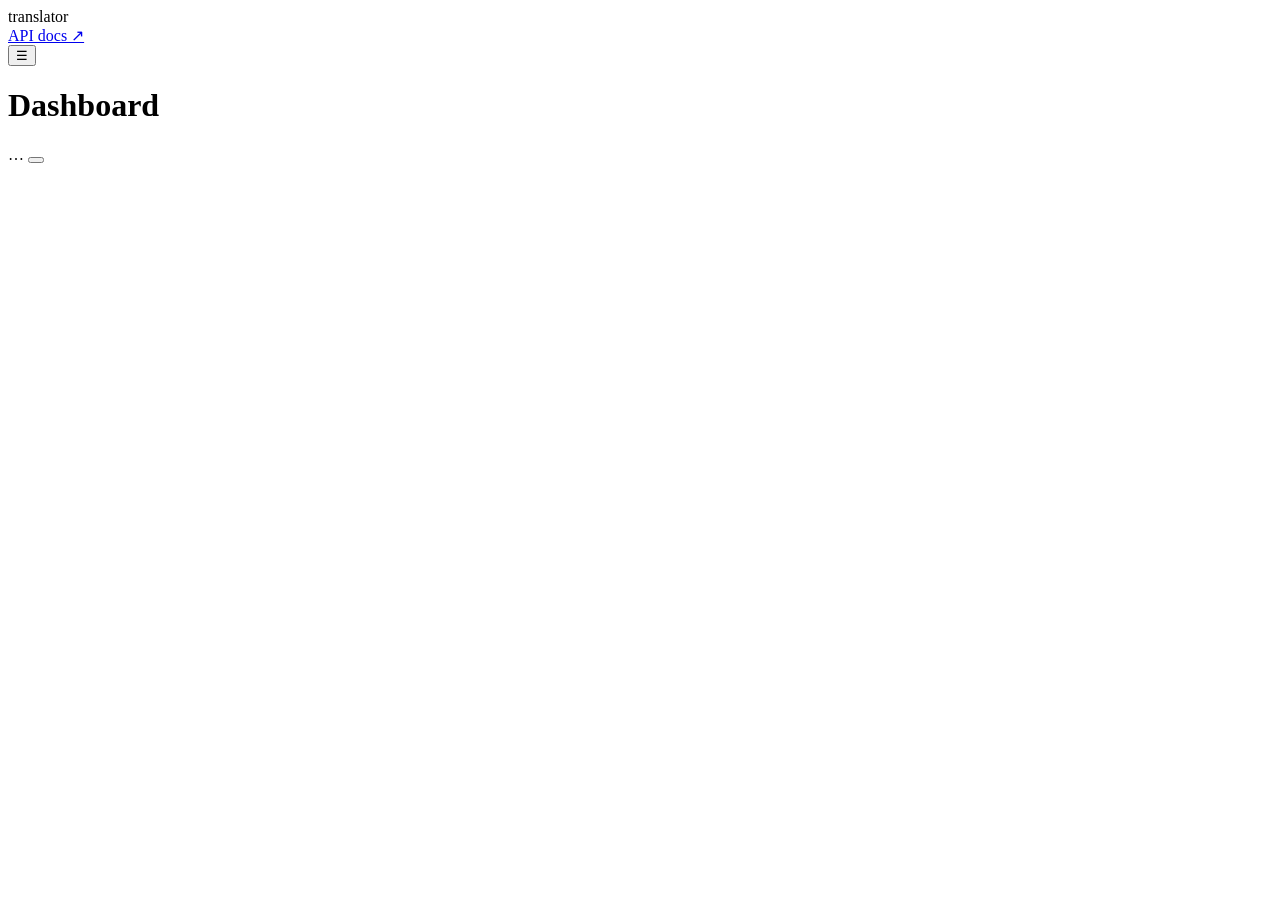
==== commit 9b8ea86c: "Redesign admin UI with Geist design system - Replace multi-accent gradient palette with a monochrome" ====
--- a/translator/static/index.html
+++ b/translator/static/index.html
@@ -3,15 +3,24 @@
   <head>
     <meta charset="utf-8" />
     <meta name="viewport" content="width=device-width, initial-scale=1" />
-    <title>translator — dashboard</title>
+    <title>Translator — Dashboard</title>
     <script>
-      /* apply stored theme before first paint */
-      try {
-        const t = localStorage.getItem("theme");
-        if (t) document.documentElement.dataset.theme = t;
-      } catch {}
+      function getTheme() {
+        try {
+          const stored = localStorage.getItem("theme");
+          if (stored === "light" || stored === "dark") {
+            return stored;
+          }
+          const dark = matchMedia("(prefers-color-scheme: dark)").matches;
+          return dark ? "dark" : "light";
+        } catch {
+          return "dark";
+        }
+      }
+      document.documentElement.dataset.theme = getTheme();
     </script>
-    <link rel="stylesheet" href="/static/app.css" />
+    <link rel="icon" href="static/favicon.svg" type="image/svg+xml" />
+    <link rel="stylesheet" href="static/app.css" />
   </head>
   <body>
     <div class="app">
@@ -19,24 +28,30 @@
         <div class="brand">translator<small id="version"></small></div>
         <nav id="nav"></nav>
         <div class="sidebar-footer">
-          <a href="/docs" target="_blank" rel="noopener">API docs ↗</a>
+          <a href="docs" target="_blank" rel="noopener">API docs ↗</a>
         </div>
       </aside>
       <div class="backdrop" id="backdrop"></div>
 
       <div class="content">
         <div class="topbar">
-          <button class="menu-btn" id="menu-btn" aria-label="Menu">☰</button>
+          <button class="menu-btn" id="menu-btn" aria-label="Open menu">
+            ☰
+          </button>
           <h1 id="page-title">Dashboard</h1>
-          <span id="health-badge" class="badge">…</span>
-          <button class="icon-btn" id="theme-btn" title="Theme">◐</button>
+          <span id="health-badge" class="badge" aria-live="polite">…</span>
+          <button
+            class="icon-btn"
+            id="theme-btn"
+            aria-label="Toggle theme"
+          ></button>
         </div>
-        <main id="views"></main>
+        <main id="views" tabindex="-1"></main>
       </div>
     </div>
 
-    <div id="toast"></div>
+    <div id="toast" role="status" aria-live="polite" aria-atomic="false"></div>
 
-    <script type="module" src="/static/js/app.js"></script>
+    <script type="module" src="static/js/app.js"></script>
   </body>
 </html>
